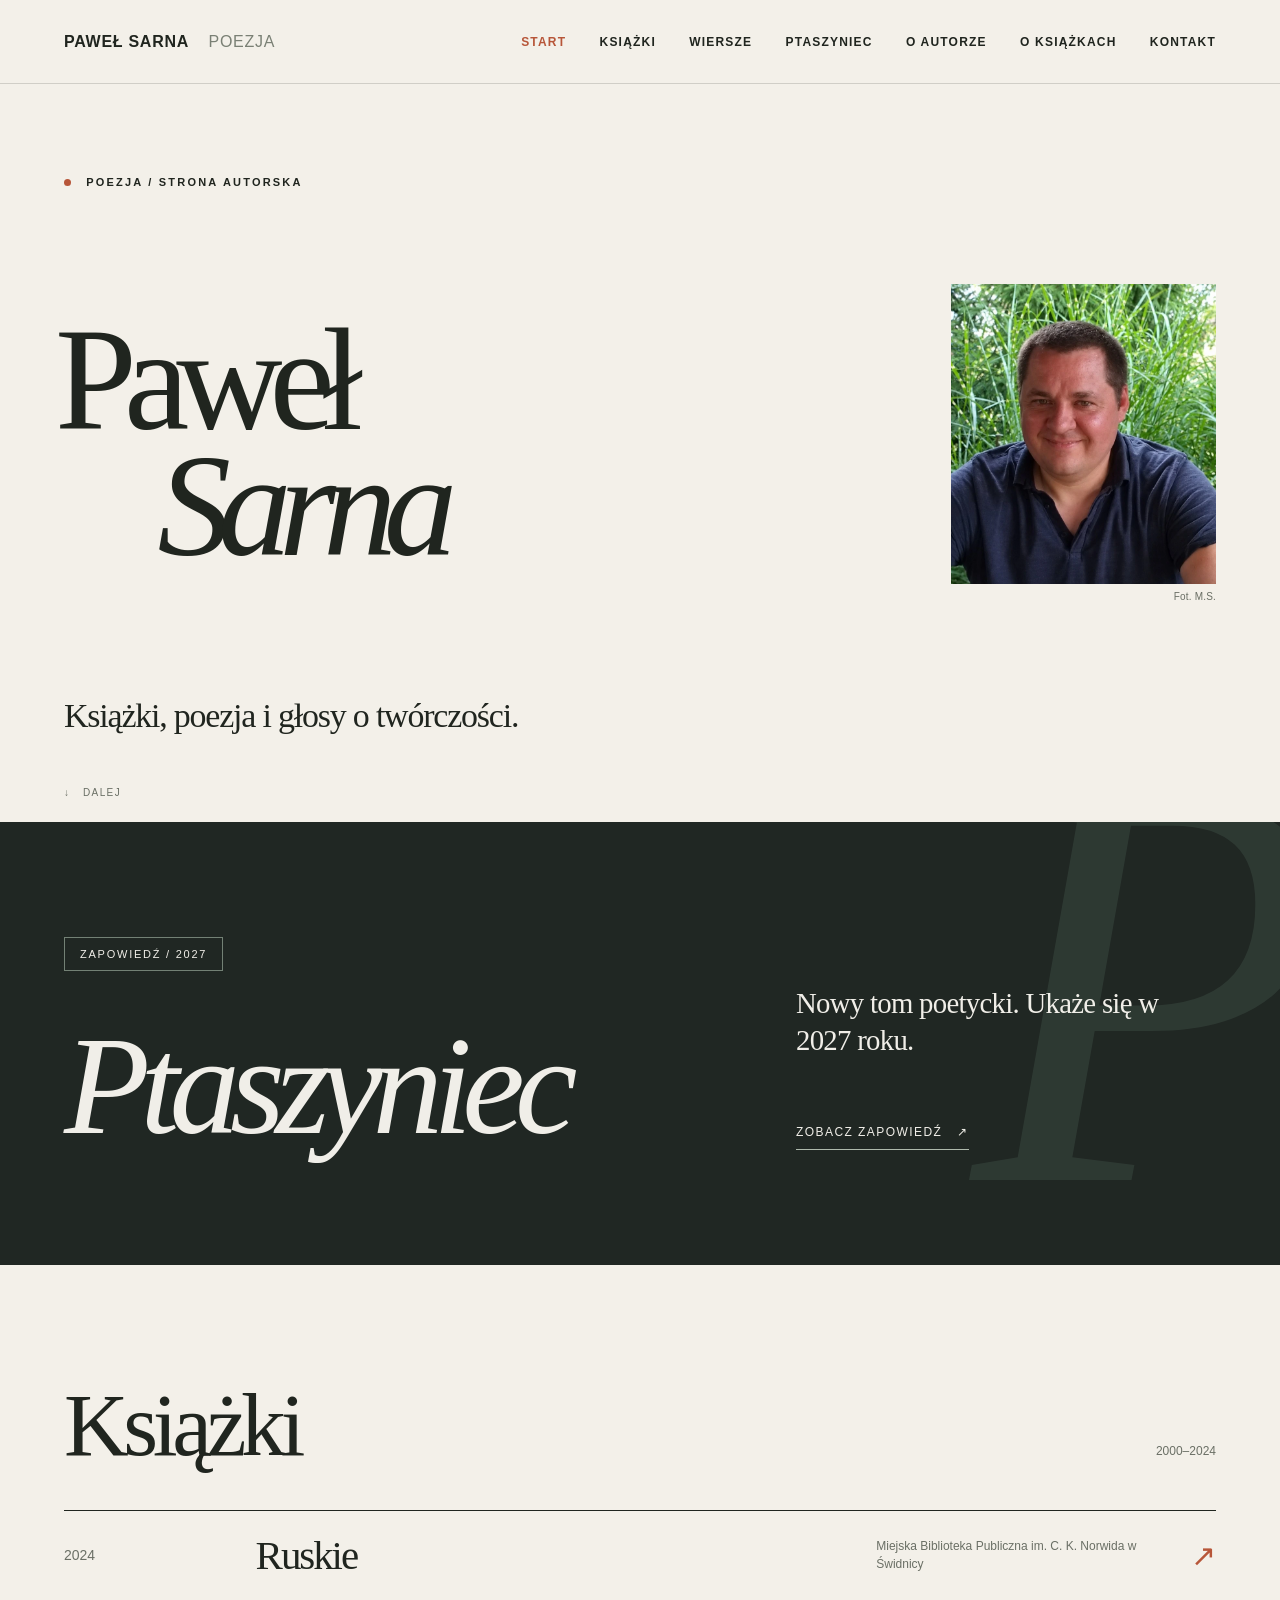
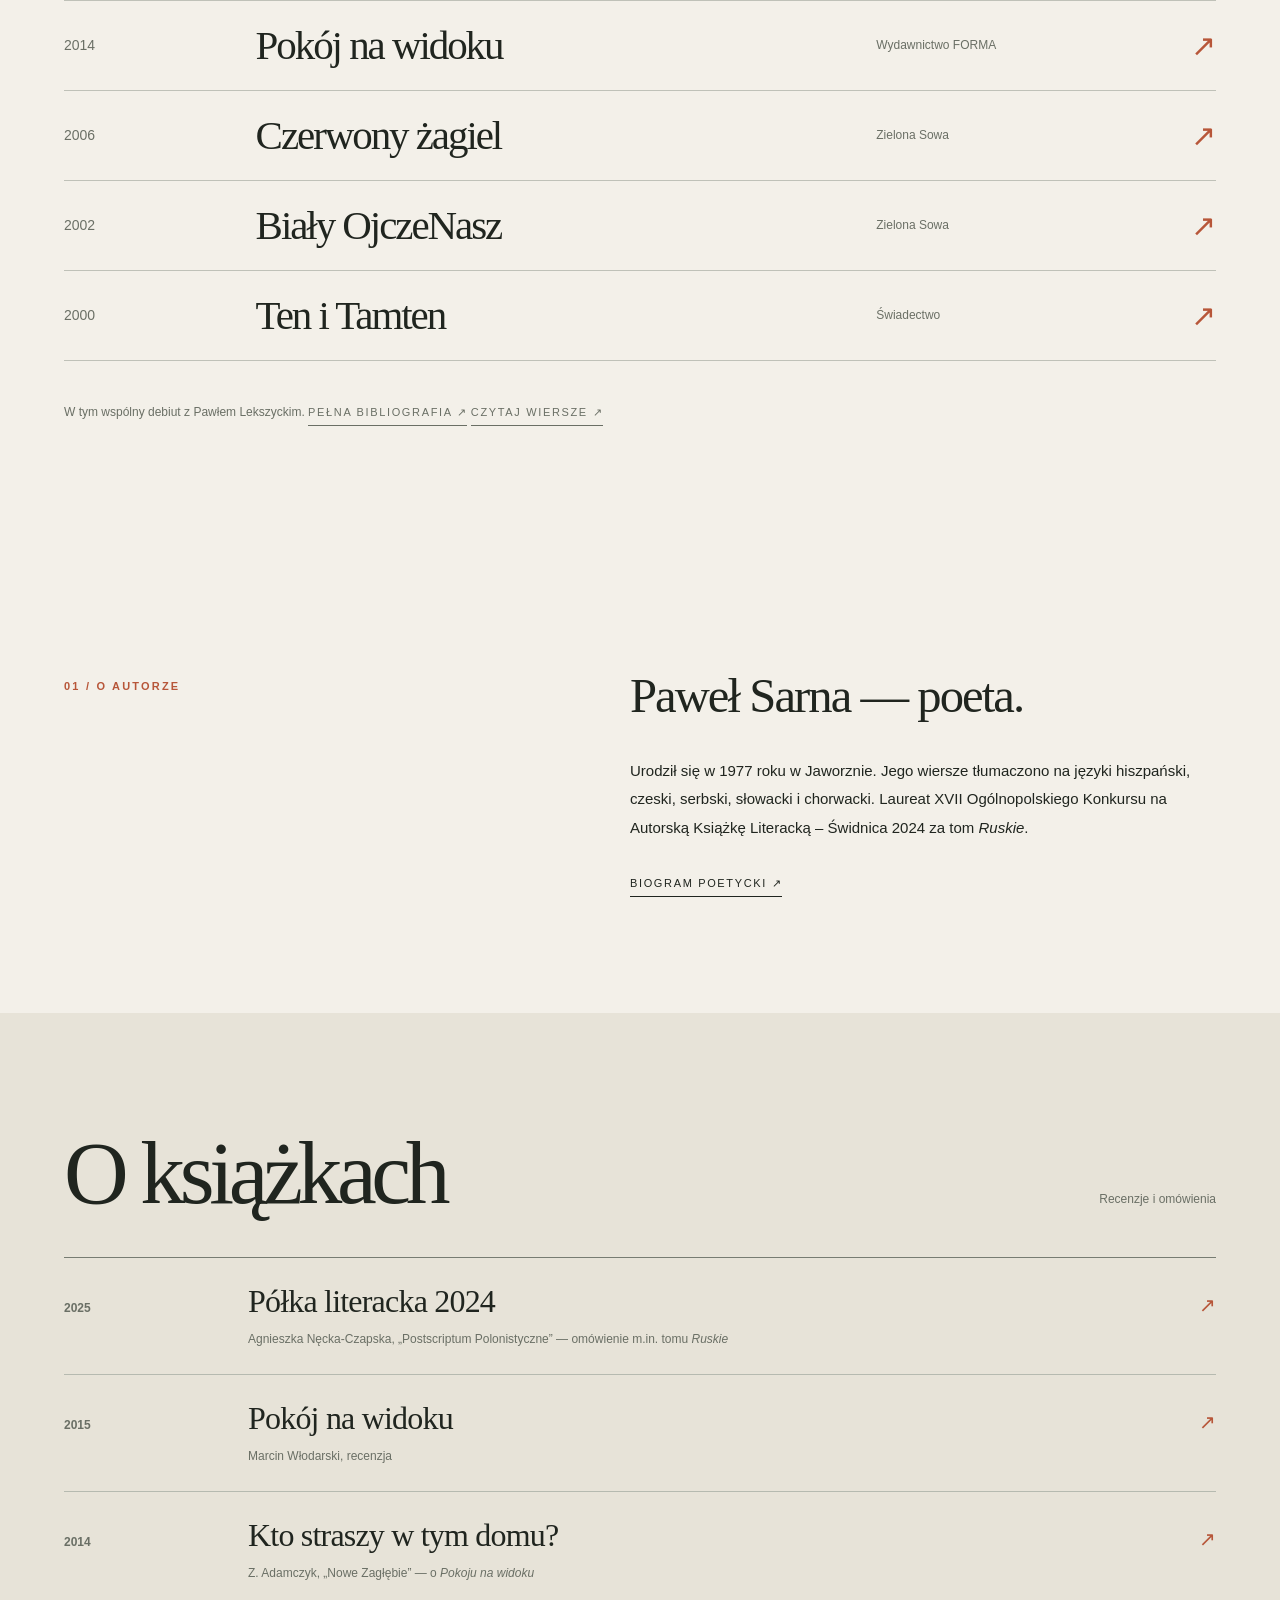
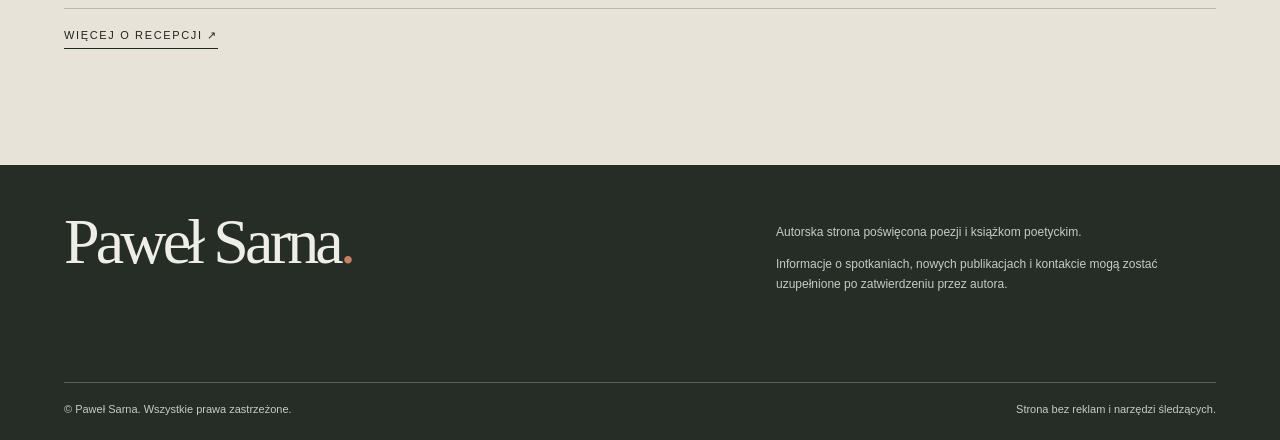
==== index.html @ ff8718ab "Podpisz portret na stronie głównej: Fot. M.S." ====
<!doctype html><html lang="pl"><head><meta charset="utf-8"><meta name="viewport" content="width=device-width, initial-scale=1"><meta name="color-scheme" content="light"><meta name="theme-color" content="#f3f0e9"><link rel="icon" type="image/svg+xml" href="favicon.svg"><link rel="stylesheet" href="style.css?v=portret-20261113"><script defer src="script.js"></script><title>Paweł Sarna – poeta | Wiersze, książki i biogram</title><meta name="description" content="Paweł Sarna – poeta. Wiersze, książki, biogram, recenzje i zapowiedź nowego tomu „Ptaszyniec” (2027)."><meta property="og:title" content="Paweł Sarna – poeta | Wiersze, książki i biogram"><meta property="og:description" content="Paweł Sarna – poeta. Wiersze, książki, biogram, recenzje i zapowiedź nowego tomu „Ptaszyniec” (2027)."><meta property="og:type" content="website"><link rel="canonical" href="https://pawelsarna.github.io/"><meta name="author" content="Paweł Sarna"><meta property="og:url" content="https://pawelsarna.github.io/"><meta property="og:site_name" content="Paweł Sarna — poezja"><meta property="og:locale" content="pl_PL"><meta property="og:image" content="https://pawelsarna.github.io/og-pawel-sarna.png"><meta property="og:image:secure_url" content="https://pawelsarna.github.io/og-pawel-sarna.png"><meta property="og:image:type" content="image/png"><meta property="og:image:width" content="1200"><meta property="og:image:height" content="630"><meta property="og:image:alt" content="Paweł Sarna — poezja, oficjalna strona autorska"><meta name="twitter:card" content="summary_large_image"><meta name="twitter:title" content="Paweł Sarna – poeta | Wiersze, książki i biogram"><meta name="twitter:description" content="Paweł Sarna – poeta. Wiersze, książki, biogram, recenzje i zapowiedź nowego tomu „Ptaszyniec” (2027)."><meta name="twitter:image" content="https://pawelsarna.github.io/og-pawel-sarna.png"><script type="application/ld+json">{"@context":"https://schema.org","@graph":[{"@type":"Person","@id":"https://pawelsarna.github.io/#autor","name":"Paweł Sarna","url":"https://pawelsarna.github.io/","description":"Polski poeta, autor tomów Ten i Tamten, Biały OjczeNasz, Czerwony żagiel, Pokój na widoku i Ruskie.","birthDate":"1977","birthPlace":{"@type":"Place","name":"Jaworzno"},"hasOccupation":{"@type":"Occupation","name":"Poeta"}},{"@type":"WebSite","@id":"https://pawelsarna.github.io/#witryna","url":"https://pawelsarna.github.io/","name":"Paweł Sarna – poezja","inLanguage":"pl","publisher":{"@id":"https://pawelsarna.github.io/#autor"}},{"@type":"WebPage","@id":"https://pawelsarna.github.io/#strona","url":"https://pawelsarna.github.io/","name":"Paweł Sarna – poeta | Wiersze, książki i biogram","description":"Paweł Sarna – poeta. Wiersze, książki, biogram, recenzje i zapowiedź nowego tomu „Ptaszyniec” (2027).","inLanguage":"pl","isPartOf":{"@id":"https://pawelsarna.github.io/#witryna"},"about":{"@id":"https://pawelsarna.github.io/#autor"},"mainEntity":{"@id":"https://pawelsarna.github.io/#autor"}}]}</script><meta name="google-site-verification" content="Xz0HZo8JojsOXzrcu-SVGrXaliGndkDuEV7CHBp7d40"></head><body><a class="skip" href="#tresc">Przejdź do treści</a><header class="site-header"><div class="shell nav"><a class="brand" href="index.html" aria-label="Paweł Sarna, strona główna">Paweł Sarna <span>poezja</span></a><button class="nav-toggle" aria-label="Otwórz lub zamknij menu" aria-expanded="false" aria-controls="menu">Menu ☰</button><nav id="menu" class="nav-links" aria-label="Nawigacja główna"><a href="index.html" class="active" aria-current="page">Start</a><a href="ksiazki.html">Książki</a><a href="wiersze.html">Wiersze</a><a href="ptaszyniec.html">Ptaszyniec</a><a href="o-autorze.html">O autorze</a><a href="o-ksiazkach.html">O książkach</a><a href="kontakt.html">Kontakt</a></nav></div></header><main id="tresc"><section class="shell hero" aria-labelledby="main-title"><div class="hero-top"><div class="eyebrow"><span class="point"></span> Poezja / Strona autorska</div></div><div class="hero-main"><h1 class="hero-name" id="main-title">Paweł<span class="surname">Sarna</span></h1><figure class="hero-portrait"><img src="assets/pawel-sarna-portret-ostry.webp" alt="Portret Pawła Sarny" width="818" height="925" fetchpriority="high" decoding="async"><figcaption>Fot. M.S.</figcaption></figure></div><div class="hero-bottom"><p class="hero-deck">Książki, poezja i głosy o twórczości.</p></div><div class="scroll-note">↓ &nbsp; Dalej</div></section><section class="feature" aria-labelledby="pt-title"><div class="feature-watermark" aria-hidden="true">P</div><div class="shell"><div class="feature-inner"><div><div class="feature-status">Zapowiedź / 2027</div><h2 id="pt-title">Ptaszyniec</h2></div><div class="feature-text"><p>Nowy tom poetycki. Ukaże się w 2027 roku.</p><a class="feature-link" href="ptaszyniec.html">Zobacz zapowiedź <span aria-hidden="true">↗</span></a></div></div></div></section><section class="shell section" id="ksiazki"><div class="section-head"><h2>Książki</h2><p>2000–2024</p></div><div class="book-table"><a class="book-row" href="ksiazki.html#ruskie"><span class="book-year">2024</span><span class="book-name">Ruskie</span><span class="book-pub">Miejska Biblioteka Publiczna im. C. K. Norwida w Świdnicy</span><span class="book-arrow" aria-hidden="true">↗</span></a><a class="book-row" href="ksiazki.html#pokoj"><span class="book-year">2014</span><span class="book-name">Pokój na widoku</span><span class="book-pub">Wydawnictwo FORMA</span><span class="book-arrow" aria-hidden="true">↗</span></a><a class="book-row" href="ksiazki.html#czerwony"><span class="book-year">2006</span><span class="book-name">Czerwony żagiel</span><span class="book-pub">Zielona Sowa</span><span class="book-arrow" aria-hidden="true">↗</span></a><a class="book-row" href="ksiazki.html#bialy"><span class="book-year">2002</span><span class="book-name">Biały OjczeNasz</span><span class="book-pub">Zielona Sowa</span><span class="book-arrow" aria-hidden="true">↗</span></a><a class="book-row" href="ksiazki.html#ten"><span class="book-year">2000</span><span class="book-name">Ten i Tamten</span><span class="book-pub">Świadectwo</span><span class="book-arrow" aria-hidden="true">↗</span></a></div><p class="book-note">W tym wspólny debiut z Pawłem Lekszyckim. <a class="text-link" href="ksiazki.html">Pełna bibliografia ↗</a> <a class="text-link" href="wiersze.html">Czytaj wiersze ↗</a></p></section><section class="shell section split"><div><div class="eyebrow side-label">01 / O autorze</div></div><div><p class="bio-lead">Paweł Sarna — poeta.</p><p class="bio-p">Urodził się w 1977 roku w Jaworznie. Jego wiersze tłumaczono na języki hiszpański, czeski, serbski, słowacki i chorwacki. Laureat XVII Ogólnopolskiego Konkursu na Autorską Książkę Literacką – Świdnica 2024 za tom <em>Ruskie</em>.</p><a class="text-link" href="o-autorze.html">Biogram poetycki ↗</a></div></section><section class="press section"><div class="shell"><div class="section-head"><h2>O książkach</h2><p>Recenzje i omówienia</p></div><div class="press-list"><a class="press-row" href="https://journals.us.edu.pl/index.php/PPol/article/view/18434" rel="noopener noreferrer" target="_blank"><span class="press-date">2025</span><span class="press-main"><strong>Półka literacka 2024</strong><span>Agnieszka Nęcka-Czapska, „Postscriptum Polonistyczne” — omówienie m.in. tomu <em>Ruskie</em></span></span><span class="press-arr">↗</span></a><a class="press-row" href="https://wforma.eu/-pokoj-na-widoku-http-czytaniewpiwnicyblogspotcom-08012015.html" rel="noopener noreferrer" target="_blank"><span class="press-date">2015</span><span class="press-main"><strong>Pokój na widoku</strong><span>Marcin Włodarski, recenzja</span></span><span class="press-arr">↗</span></a><a class="press-row" href="https://wforma.eu/-kto-straszy-w-tym-domu-wwwnowezaglebiepl-08122014.html" rel="noopener noreferrer" target="_blank"><span class="press-date">2014</span><span class="press-main"><strong>Kto straszy w tym domu?</strong><span>Z. Adamczyk, „Nowe Zagłębie” — o <em>Pokoju na widoku</em></span></span><span class="press-arr">↗</span></a></div><a class="text-link" href="o-ksiazkach.html">Więcej o recepcji ↗</a></div></section></main><footer class="footer"><div class="shell"><div class="footer-inner"><div class="footer-title">Paweł Sarna<span style="color:#c67e65">.</span></div><div><p>Autorska strona poświęcona poezji i książkom poetyckim.</p><p>Informacje o spotkaniach, nowych publikacjach i kontakcie mogą zostać uzupełnione po zatwierdzeniu przez autora.</p></div></div><div class="footer-bottom"><span>© Paweł Sarna. Wszystkie prawa zastrzeżone.</span><span>Strona bez reklam i narzędzi śledzących.</span></div></div></footer></body></html>
---- style.css ----
:root{--ink:#20251f;--muted:#6a6f65;--paper:#f3f0e9;--cream:#e7e3d8;--line:#bfc1b8;--accent:#b75639;--dark:#202723;--serif:Georgia,'Times New Roman',serif;--sans:Arial,sans-serif}*{box-sizing:border-box}html{scroll-behavior:smooth}body{margin:0;background:var(--paper);color:var(--ink);font-family:var(--sans);-webkit-font-smoothing:antialiased}a{color:inherit;text-decoration:none}a:hover{text-decoration:underline;text-decoration-color:var(--accent)}a:focus-visible,button:focus-visible{outline:3px solid var(--accent);outline-offset:3px}.skip{position:absolute;top:-6rem;left:1rem;background:white;padding:.8rem;z-index:100}.skip:focus{top:1rem}.shell{max-width:1420px;margin:auto;padding-inline:clamp(20px,5vw,86px)}.site-header{position:sticky;top:0;z-index:20;background:rgba(243,240,233,.96);border-bottom:1px solid rgba(65,70,61,.2)}.nav{min-height:83px;display:flex;align-items:center;justify-content:space-between;gap:24px}.brand{font-weight:700;font-size:16px;letter-spacing:.045em;text-transform:uppercase}.brand span{font-weight:400;color:#7a8075;margin-left:15px}.nav-links{display:flex;gap:clamp(17px,2.6vw,44px);align-items:center;font-size:12px;font-weight:600;text-transform:uppercase;letter-spacing:.1em}.nav-links .active,.nav-links a:hover{color:var(--accent)}.nav-toggle{display:none;border:1px solid var(--line);background:transparent;padding:10px 12px;color:var(--ink)}.eyebrow{font-size:11px;font-weight:700;text-transform:uppercase;letter-spacing:.2em;line-height:1.5}.eyebrow .point{height:7px;width:7px;border-radius:50%;background:var(--accent);display:inline-block;vertical-align:middle;margin-right:10px}.hero{min-height:clamp(620px,82vh,860px);position:relative;overflow:hidden;padding-top:clamp(45px,7vw,106px);padding-bottom:85px;display:flex;flex-direction:column;justify-content:space-between}.hero-top{display:flex;align-items:center;justify-content:space-between;gap:20px}.hero-top .right-note{font-size:12px;color:var(--muted)}.hero-name{font:400 clamp(86px,13.3vw,210px)/.86 var(--serif);letter-spacing:-.088em;margin:0 0 40px -9px;white-space:nowrap}.hero-name .surname{font-style:italic;display:block;padding-left:clamp(15px,8vw,150px)}.hero-bottom{display:grid;grid-template-columns:1fr;gap:40px;align-items:end}.hero-deck{max-width:520px;font:400 clamp(23px,2.65vw,40px)/1.2 var(--serif);letter-spacing:-.035em;margin:0}.hero-info{justify-self:end;min-width:245px}.hero-info .smallcap{font-size:11px;font-weight:700;letter-spacing:.17em;text-transform:uppercase;color:var(--muted)}.hero-info p{max-width:275px;line-height:1.7;font-size:13px}.barline{height:1px;background:var(--ink);margin:12px 0}.scroll-note{position:absolute;bottom:24px;left:clamp(20px,5vw,86px);font-size:10px;letter-spacing:.14em;text-transform:uppercase;color:var(--muted)}.hero-orn{position:absolute;width:260px;height:260px;right:-90px;top:16%;border:1px solid #c6c9bf;border-radius:50%;opacity:.45;pointer-events:none}.hero-orn::after{content:'';position:absolute;inset:36px;border:1px solid #c6c9bf;border-radius:50%}.section{padding-block:clamp(80px,9vw,150px)}.section-head{display:flex;align-items:baseline;justify-content:space-between;gap:16px;margin-bottom:40px}.section-head h2{font:400 clamp(52px,7vw,106px)/1 var(--serif);letter-spacing:-.06em;margin:0}.section-head p{color:var(--muted);font-size:12px;margin:0}.book-table{border-top:1px solid var(--ink)}.book-row{display:grid;grid-template-columns:minmax(90px,1fr) minmax(250px,3.5fr) minmax(140px,1.7fr) 28px;align-items:center;gap:20px;border-bottom:1px solid var(--line);padding:24px 0}.book-row:hover{padding-left:13px;background:rgba(255,255,255,.24);text-decoration:none}.book-year{font-size:14px;color:var(--muted)}.book-name{font:400 clamp(27px,3.2vw,50px)/1 var(--serif);letter-spacing:-.05em}.book-pub{font-size:12px;line-height:1.5;color:var(--muted)}.book-arrow{font-size:30px;text-align:right;color:var(--accent)}.book-note{font-size:12px;color:var(--muted);margin-top:25px}.feature{background:var(--dark);color:#f0eee8;overflow:hidden;position:relative}.feature .shell{padding-top:clamp(78px,9vw,150px);padding-bottom:clamp(70px,9vw,145px)}.feature-inner{display:grid;grid-template-columns:1fr 1.1fr;align-items:end;gap:40px;position:relative;z-index:1}.feature-watermark{font:italic 580px/.75 var(--serif);position:absolute;right:-.08em;top:-55px;color:#35433b;opacity:.65;pointer-events:none}.feature-status{display:inline-block;border:1px solid #738175;padding:10px 15px;font-size:11px;text-transform:uppercase;letter-spacing:.16em;margin-bottom:52px}.feature h2{font:italic 400 clamp(73px,11vw,178px)/.9 var(--serif);letter-spacing:-.07em;margin:0}.feature-text{max-width:420px;justify-self:end}.feature-text p{font:400 clamp(20px,2.25vw,32px)/1.3 var(--serif);letter-spacing:-.025em;margin:0 0 30px}.feature-text small{color:#bdc7bb;font-size:12px;line-height:1.7;display:block;max-width:360px}.feature-link{display:inline-flex;align-items:center;gap:15px;margin-top:35px;font-size:12px;letter-spacing:.12em;text-transform:uppercase;border-bottom:1px solid #aeb9ac;padding-bottom:10px}.feature-link:hover{color:#e1a086}.split{display:grid;grid-template-columns:1fr 1.3fr;gap:clamp(40px,9vw,150px)}.split .side-label{color:var(--accent);margin-top:10px}.bio-lead{font:400 clamp(28px,3.8vw,52px)/1.17 var(--serif);letter-spacing:-.04em;margin:0 0 32px}.bio-p{font-size:15px;line-height:1.9;max-width:660px}.text-link{display:inline-block;border-bottom:1px solid currentColor;padding-bottom:6px;margin-top:20px;font-size:11px;letter-spacing:.15em;text-transform:uppercase}.press{background:var(--cream)}.press-list{border-top:1px solid #777c72}.press-row{display:grid;grid-template-columns:160px 1fr auto;align-items:baseline;gap:24px;padding:25px 0;border-bottom:1px solid #b6bab0}.press-date{font-size:12px;font-weight:600;color:var(--muted)}.press-main strong{display:block;font:400 clamp(23px,2.5vw,34px)/1.15 var(--serif);letter-spacing:-.025em}.press-main span{display:block;font-size:12px;line-height:1.6;color:var(--muted);margin-top:10px}.press-arr{font-size:20px;color:var(--accent)}.footer{padding:45px 0 25px;background:#262d27;color:#efede7}.footer-inner{display:flex;align-items:start;justify-content:space-between;gap:45px}.footer-title{font:400 clamp(38px,5vw,76px)/1 var(--serif);letter-spacing:-.06em}.footer-inner p{font-size:12px;line-height:1.7;color:#c4cdc3;max-width:440px}.footer-bottom{border-top:1px solid #566057;padding-top:20px;margin-top:75px;display:flex;justify-content:space-between;gap:20px;font-size:11px;color:#c4cdc3}.page-hero{padding-top:95px;padding-bottom:80px;border-bottom:1px solid var(--ink)}.page-hero h1{font:400 clamp(70px,10.7vw,160px)/.94 var(--serif);letter-spacing:-.08em;margin:48px 0 22px}.page-hero p{font:400 clamp(19px,2vw,27px)/1.35 var(--serif);max-width:760px;color:#565b52}.article-wrap{max-width:950px;margin:0 auto;padding:80px 24px 130px}.article-wrap h2{font:400 clamp(35px,4vw,57px)/1.15 var(--serif);letter-spacing:-.04em;margin:50px 0 20px}.article-wrap p{font-size:16px;line-height:1.95;max-width:760px}.book-detail{padding:45px 0;border-bottom:1px solid var(--line);display:grid;grid-template-columns:90px 1fr;gap:30px}.book-detail h2{margin:0 0 15px;font:400 clamp(38px,4.8vw,70px)/1 var(--serif);letter-spacing:-.055em}.book-detail p{font-size:14px;color:#595f56;line-height:1.7;margin:.5em 0}.book-detail a{display:inline-block;margin:14px 18px 0 0;font-size:12px;text-decoration:underline;text-underline-offset:4px}.book-detail .detail-year{font-size:13px;color:var(--muted)}.year-badge{display:inline-block;font-size:11px;text-transform:uppercase;letter-spacing:.16em;color:var(--accent);margin:0 0 12px}.award{border-left:2px solid var(--accent);padding-left:25px;margin:22px 0}.source-note,.no-contact{font-size:12px;color:var(--muted)}.subtle-top{border-top:1px solid var(--line);padding-top:30px}.number-chip{font-size:11px;letter-spacing:.17em;text-transform:uppercase;color:var(--muted)}@media(max-width:850px){.nav{min-height:70px}.nav-toggle{display:block}.nav-links{display:none;position:absolute;top:70px;left:0;right:0;background:var(--paper);padding:22px 24px 28px;border-bottom:1px solid var(--line);flex-direction:column;align-items:start;gap:22px}.nav-links.open{display:flex}.brand span{display:none}.hero{min-height:600px}.hero-name{white-space:normal;font-size:clamp(75px,16vw,137px);margin-left:-5px}.hero-name .surname{padding-left:0}.hero-bottom{grid-template-columns:1fr}.hero-info{justify-self:start;min-width:0}.section-head{align-items:start;flex-direction:column}.book-row{grid-template-columns:68px 1fr 22px}.book-pub{grid-column:2/3;grid-row:2}.book-arrow{grid-column:3;grid-row:1/3}.feature-inner{grid-template-columns:1fr;gap:65px}.feature-text{justify-self:start}.feature-watermark{font-size:440px;top:0;right:-.35em}.split{grid-template-columns:1fr;gap:25px}.press-row{grid-template-columns:70px 1fr 20px}.footer-inner{flex-direction:column}.page-hero{padding-top:55px}.page-hero h1{margin:35px 0 20px}}@media(max-width:520px){.hero{min-height:590px;padding-top:32px}.hero-name{font-size:clamp(73px,17.2vw,90px)}.hero-bottom{gap:30px}.book-row{gap:12px}.book-name{font-size:30px}.book-year{font-size:12px}.book-pub{font-size:11px}.section{padding-block:75px}.press-row{grid-template-columns:1fr 20px;gap:9px}.press-date,.press-main{grid-column:1}.press-arr{grid-column:2;grid-row:2}.footer-bottom{flex-direction:column}.book-detail{grid-template-columns:1fr;gap:10px}.article-wrap{padding:55px 22px 85px}}@media(prefers-reduced-motion:reduce){html{scroll-behavior:auto}}
/* Reprodukcje okładek książek */
.book-detail--with-cover{grid-template-columns:minmax(155px,220px) minmax(0,1fr);gap:clamp(24px,4vw,72px);align-items:start}
.book-cover-wrap{max-width:205px}
.book-cover-wrap img{display:block;width:100%;height:auto;background:#ded5c8;box-shadow:10px 12px 0 rgba(32,37,31,.08)}
.book-cover-year{display:block;font-size:12px;color:var(--muted);margin-top:21px}
@media(max-width:520px){.book-detail--with-cover{grid-template-columns:1fr}.book-cover-wrap{max-width:185px}}

/* Spójne wyświetlanie okładek i odsyłaczy do źródeł */
.book-cover-link{display:block;max-width:205px}.book-cover-link:hover{text-decoration:none}.book-cover-wrap img{max-height:295px;object-fit:contain;object-position:left top}
.book-cover-fallback{display:none;flex-direction:column;justify-content:center;min-height:230px;padding:17px 15px;border:1px solid #bfc1b8;background:#e6e1d7;color:#333a32;font:400 19px/1.4 Georgia,serif;text-align:center;box-shadow:9px 11px 0 rgba(32,37,31,.07)}
.book-cover-wrap.cover-unavailable .book-cover-link{display:none}.book-cover-wrap.cover-unavailable .book-cover-fallback,.book-cover-wrap--link-only .book-cover-fallback{display:flex}.book-cover-wrap--link-only .book-cover-fallback{min-height:253px;align-items:center;justify-content:space-between;font-size:23px;letter-spacing:-.035em;padding:31px 15px}.book-cover-wrap--link-only .book-cover-fallback small{font:500 11px/1.6 Arial,sans-serif;letter-spacing:.02em;text-transform:uppercase}

/* Okładki książek: zachowujemy format oryginału, także kwadratowy. */
.book-detail--with-cover{align-items:start}
.book-cover-wrap{width:100%;max-width:205px;min-width:0}
.book-cover-wrap a.book-cover-link{display:block;width:100%;max-width:none}
.book-cover-wrap img{display:block;width:100%;height:auto;max-height:none;object-fit:contain;object-position:center top;transform:none;rotate:none;aspect-ratio:auto}
.book-cover-wrap img[src$="pokoj-na-widoku.webp"]{aspect-ratio:1/1}
.book-cover-wrap .book-cover-year{margin-top:18px}
@media(max-width:520px){.book-detail--with-cover{grid-template-columns:1fr;gap:24px}.book-cover-wrap{max-width:205px}}

/* Zapowiedź nowego tomu: priorytet na stronie i w bibliografii */
.forthcoming-link{display:inline-flex;align-items:center;gap:.35rem;font-weight:700;border-bottom:1px solid var(--accent);padding-bottom:3px;color:var(--ink)}
.forthcoming-link span{color:var(--accent);font-size:15px}
.books-preview{margin-top:0}
.books-preview-inner{background:var(--dark);color:#f0eee8;padding:clamp(28px,4.5vw,70px);position:relative;overflow:hidden}
.books-preview-inner::after{content:"P";position:absolute;right:-.05em;bottom:-.21em;font:italic 410px/.8 var(--serif);color:#314039;opacity:.45;pointer-events:none}
.books-preview-meta{display:flex;align-items:center;justify-content:space-between;gap:24px;border-bottom:1px solid #58645c;padding-bottom:17px;font:600 11px/1.5 var(--sans);letter-spacing:.17em;text-transform:uppercase;color:#c6d2c5;position:relative;z-index:1}
.books-preview-meta span:last-child{font-size:13px;color:#f3f0e9}
.books-preview-body{display:grid;grid-template-columns:minmax(0,1.4fr) minmax(195px,.65fr);align-items:end;gap:24px;padding:clamp(33px,5vw,82px) 0 clamp(8px,1.5vw,22px);position:relative;z-index:1}
.books-preview-kicker{font:600 11px/1.6 var(--sans);letter-spacing:.16em;text-transform:uppercase;color:#c7d3c5;margin:0 0 23px}
.books-preview h2{font:italic 400 clamp(65px,9.8vw,140px)/.94 var(--serif);letter-spacing:-.065em;margin:0;overflow-wrap:anywhere}
.books-preview-info{justify-self:end;max-width:265px}
.books-preview-info p{font:400 clamp(19px,2.25vw,27px)/1.3 var(--serif);margin:0 0 30px}
.books-preview-info a{display:inline-flex;align-items:center;gap:16px;font-size:11px;font-weight:600;letter-spacing:.13em;text-transform:uppercase;border-bottom:1px solid #b4c0b2;padding:0 0 9px}
.books-preview-info a:hover{color:#e1a086}
.published-books-heading{display:flex;align-items:baseline;justify-content:space-between;gap:24px;padding-top:clamp(52px,6vw,92px)}
.published-books-heading h2{font:400 clamp(32px,4.2vw,56px)/1.1 var(--serif);letter-spacing:-.04em;margin:0}
.published-books-heading span{font:400 12px/1.5 var(--sans);color:var(--muted)}
.published-books-heading+.section{padding-top:18px}
@media(max-width:680px){.books-preview-body{grid-template-columns:1fr;gap:37px}.books-preview-info{justify-self:start}.books-preview h2{font-size:clamp(62px,13.2vw,94px)}.published-books-heading{align-items:start;flex-direction:column;gap:9px}}

/* Strona „Wiersze” — czytelnicza prezentacja starszych opublikowanych tekstów */
.poetry-hero{padding-bottom:clamp(70px,8vw,115px)}
.poetry-section{padding-top:clamp(65px,8vw,120px);padding-bottom:clamp(80px,10vw,140px)}
.poetry-heading{display:grid;grid-template-columns:minmax(0,1fr) minmax(200px,.55fr);gap:40px;align-items:end;margin-bottom:45px}
.poetry-heading h2,.poetry-more h2{font:400 clamp(38px,5.3vw,74px)/1.06 var(--serif);letter-spacing:-.06em;margin:17px 0 0}
.poetry-heading>p{font:400 15px/1.8 var(--sans);max-width:330px;margin:0;color:var(--muted)}
.poem-list{padding:0;margin:0 0 32px;list-style:none;border-top:1px solid var(--ink)}
.poem-entry{display:grid;grid-template-columns:65px minmax(0,1fr);gap:20px;align-items:baseline;border-bottom:1px solid var(--line);padding:clamp(21px,3vw,34px) 0}
.poem-index{font:500 11px/1.5 var(--sans);letter-spacing:.12em;color:var(--muted)}
.poem-name{font:400 clamp(28px,4vw,49px)/1.15 var(--serif);letter-spacing:-.04em}
.poetry-primary-link{display:inline-flex;align-items:center;gap:22px;padding:18px 24px;border:1px solid var(--ink);font-size:11px;font-weight:700;letter-spacing:.12em;text-transform:uppercase;line-height:1.5}
.poetry-primary-link:hover{background:var(--ink);color:var(--paper);text-decoration:none}
.poetry-source{max-width:650px;margin:25px 0 0;color:var(--muted);font-size:12px;line-height:1.7}
.poetry-more{background:var(--cream)}
.poetry-more-inner{padding-top:clamp(65px,8vw,100px);padding-bottom:clamp(70px,8vw,110px);display:grid;grid-template-columns:minmax(0,1fr) auto;gap:50px;align-items:end}
.poetry-more-inner p{font-size:14px;line-height:1.8;color:var(--muted);max-width:510px}
.poetry-archive-link{font-size:11px;font-weight:700;letter-spacing:.11em;text-transform:uppercase;border-bottom:1px solid var(--ink);padding-bottom:12px;display:inline-flex;gap:20px;line-height:1.6}
@media(max-width:760px){.poetry-heading,.poetry-more-inner{grid-template-columns:1fr;gap:24px}.poem-entry{grid-template-columns:40px minmax(0,1fr);gap:12px}.poetry-more-inner{align-items:start}}

/* Czytelnia poezji: pełne utwory i nawigacja po pięciu tomach */
.poetry-volume-nav{display:flex;flex-wrap:wrap;gap:10px;padding-top:27px;padding-bottom:29px;border-bottom:1px solid var(--line)}
.poetry-volume-nav a{display:inline-flex;align-items:center;gap:11px;border:1px solid #aeb4a9;padding:13px 16px;font:600 12px/1.4 var(--sans);transition:background .15s,color .15s}
.poetry-volume-nav a span{font-size:11px;color:var(--muted);font-weight:400}
.poetry-volume-nav a:hover{background:var(--ink);color:var(--paper);text-decoration:none}
.poetry-volume-nav a:hover span{color:#d1d8ca}
.poetry-book-section{scroll-margin-top:95px}
.poetry-book-section:nth-of-type(odd){background:#ebe8e0}
.poetry-book-header{padding-top:clamp(70px,9vw,120px);padding-bottom:32px;border-bottom:1px solid var(--line)}
.poetry-book-kicker{display:flex;gap:22px;font:700 11px/1.4 var(--sans);letter-spacing:.17em;text-transform:uppercase;color:var(--accent)}
.poetry-book-header h2{font:400 clamp(45px,7vw,95px)/1 var(--serif);letter-spacing:-.065em;margin:26px 0 15px}
.poetry-book-header>p{font-size:12px;color:var(--muted);margin:0}
.poetry-poems{padding-top:0;padding-bottom:clamp(50px,8vw,130px)}
.poetry-piece{padding:clamp(47px,6vw,85px) 0;max-width:1050px;margin:0 auto;border-bottom:1px solid var(--line);scroll-margin-top:110px}
.poetry-piece:last-child{border-bottom:0}
.poetry-piece-heading{margin-bottom:36px}
.poetry-piece-number{display:block;font:700 10px/1.5 var(--sans);letter-spacing:.15em;text-transform:uppercase;color:var(--muted);margin-bottom:15px}
.poetry-piece h3{font:400 clamp(33px,4.2vw,60px)/1.08 var(--serif);letter-spacing:-.045em;margin:0;max-width:850px}
.poetry-dedication{font:italic 15px/1.5 var(--serif);margin:14px 0 0;color:var(--muted)}
/* Nie dopuszczamy do automatycznego łamania wersów: każdy znak nowej linii jest decyzją autora. */
.poetry-body{display:block;width:100%;max-width:980px;white-space:pre;overflow-x:auto;overflow-y:hidden;overflow-wrap:normal;word-break:normal;font:400 clamp(16px,1.42vw,19px)/1.75 var(--serif);letter-spacing:0;padding:0 0 10px;tab-size:4;-webkit-overflow-scrolling:touch;overscroll-behavior-x:contain;scrollbar-width:thin}
.poetry-body em{font-style:italic}
.poetry-end{padding-top:60px;padding-bottom:90px}
.poetry-end a{display:inline-block;border-bottom:1px solid var(--ink);padding-bottom:10px;font:700 11px/1.4 var(--sans);letter-spacing:.13em;text-transform:uppercase}
@media(max-width:680px){.poetry-volume-nav{gap:8px}.poetry-volume-nav a{padding:11px 12px;font-size:11px}.poetry-piece-heading{margin-bottom:28px}.poetry-body{font-size:16px;line-height:1.68;white-space:pre;overflow-wrap:normal;word-break:normal}}

/* Wersyfikacja autorska odtworzona ze składu książek. Twarde <br> zabezpieczają wersy także bez CSS. */
.poetry-body{display:block;white-space:normal;overflow:visible;max-width:100%;padding:0;font:400 clamp(16px,1.42vw,19px)/1.68 var(--serif)}
.poetry-stanza{display:block;white-space:nowrap;margin:0 0 1.15em;padding:0 0 5px;max-width:100%;overflow-x:auto;overflow-y:hidden;overscroll-behavior-x:contain;-webkit-overflow-scrolling:touch;scrollbar-width:thin}
.poetry-stanza:last-child{margin-bottom:0}
.poetry-stanza em{font-style:italic}
.poetry-stanza--date{font:400 0.81em/1.6 var(--serif);text-align:right;margin-top:1.6em;color:var(--muted);max-width:min(40em,100%)}
.poetry-dedication{text-align:right;max-width:42em}
@media(max-width:680px){.poetry-body{font-size:15px;line-height:1.67}.poetry-stanza{white-space:nowrap;font-size:inherit;line-height:inherit}}

/* Formularz kontaktowy */
.contact-section{padding-top:clamp(65px,8vw,120px);padding-bottom:clamp(95px,10vw,160px)}
.contact-layout{display:grid;grid-template-columns:minmax(0,.8fr) minmax(0,1.2fr);gap:clamp(40px,9vw,145px);align-items:start}
.contact-intro{font:400 clamp(24px,2.7vw,36px)/1.35 var(--serif);letter-spacing:-.025em;margin:0 0 24px}
.contact-info{font-size:14px;line-height:1.85;color:var(--muted);max-width:400px}
.contact-form{border-top:1px solid var(--ink);padding-top:35px;max-width:760px}
.contact-field{margin-bottom:29px}
.contact-field label{display:block;font-size:11px;letter-spacing:.15em;text-transform:uppercase;font-weight:700;margin-bottom:12px}
.contact-field input,.contact-field textarea{display:block;width:100%;padding:15px 16px;border:1px solid #aaaFA5;background:#faf8f2;border-radius:0;color:var(--ink);font:16px/1.5 var(--sans)}
.contact-field textarea{min-height:210px;resize:vertical}
.contact-field input:focus,.contact-field textarea:focus{outline:2px solid var(--accent);outline-offset:2px}
.contact-field input::placeholder,.contact-field textarea::placeholder{color:#777c73}
.contact-submit{padding:17px 31px;background:var(--dark);border:1px solid var(--dark);color:#f5f3ee;font:700 12px var(--sans);letter-spacing:.13em;text-transform:uppercase;cursor:pointer}
.contact-submit:hover{background:var(--accent);border-color:var(--accent)}
.contact-privacy{margin-top:25px;font-size:12px;line-height:1.8;color:var(--muted);max-width:680px}
.contact-privacy a{text-decoration:underline;text-underline-offset:3px}
.contact-confirmation{min-height:35vh;padding-top:90px;padding-bottom:140px}
.contact-confirmation h2{font:400 clamp(35px,5vw,62px)/1.15 var(--serif);letter-spacing:-.04em}
@media(max-width:800px){.contact-layout{grid-template-columns:1fr;gap:35px}.contact-section{padding-top:60px}.contact-form{max-width:none}}


/* Portret autorski wyłącznie na stronie głównej. */
.hero-main{display:grid;grid-template-columns:minmax(0,1fr) clamp(165px,22vw,265px);column-gap:clamp(18px,3.5vw,55px);align-items:center}
.hero-main .hero-name{font-size:clamp(78px,11.5vw,170px);white-space:normal;margin-bottom:0}
.hero-portrait{width:100%;margin:0;justify-self:end;overflow:hidden}
.hero-portrait img{display:block;width:100%;height:auto;aspect-ratio:320/362;object-fit:cover}
.hero-portrait figcaption{margin-top:6px;text-align:right;font:400 10px/1.3 var(--sans);letter-spacing:.02em;color:var(--muted)}
@media(max-width:850px){
 .hero-main{grid-template-columns:minmax(0,1fr) clamp(130px,25vw,220px);gap:16px}
 .hero-main .hero-name{font-size:clamp(64px,12.6vw,105px)}
}
@media(max-width:520px){
 .hero-main{grid-template-columns:minmax(0,1fr) clamp(105px,29vw,150px);gap:12px}
 .hero-main .hero-name{font-size:clamp(64px,15.8vw,85px)}
}
@media(max-width:420px){
 .hero-main{grid-template-columns:1fr;gap:15px}
 .hero-main .hero-name{font-size:clamp(73px,17.2vw,85px)}
 .hero-portrait{width:min(55vw,185px)}
}

/* Daty pod wierszami w układzie zgodnym z wydaniem. */
.poetry-stanza--date-left{text-align:left}
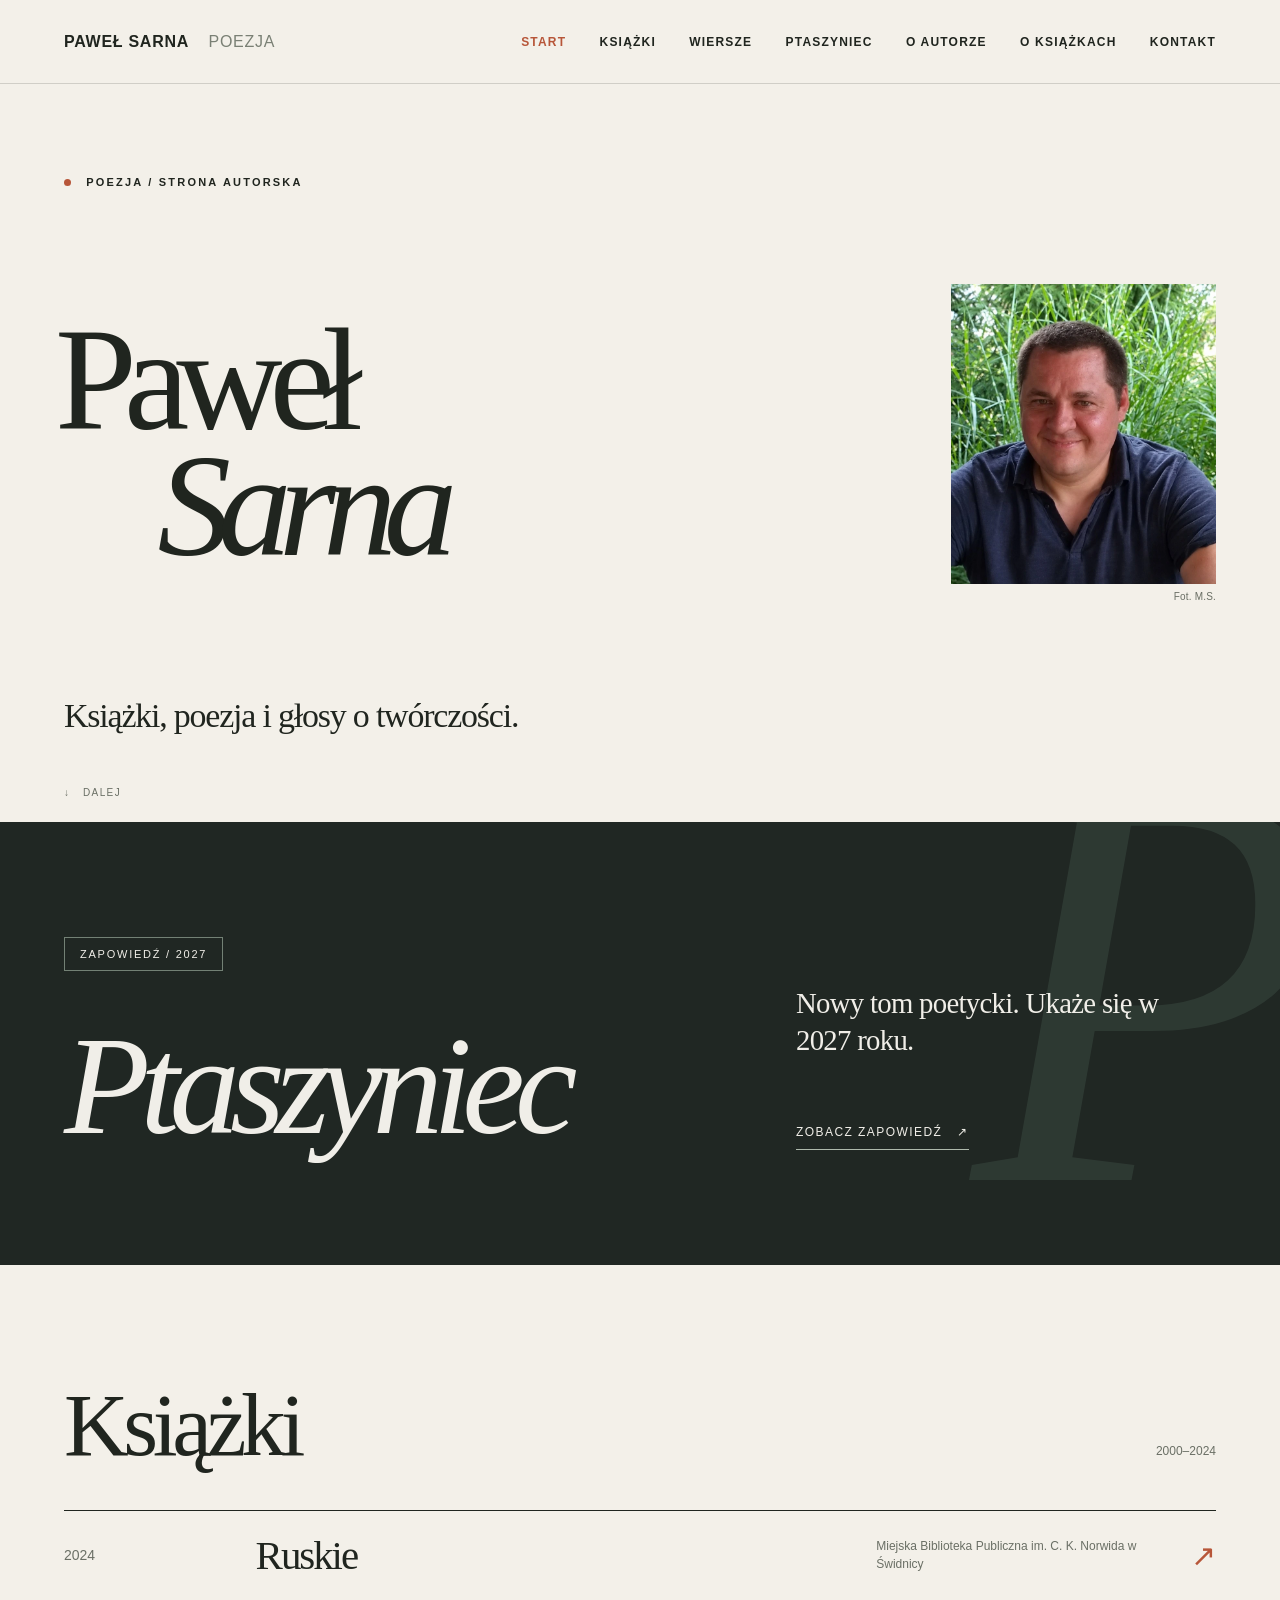
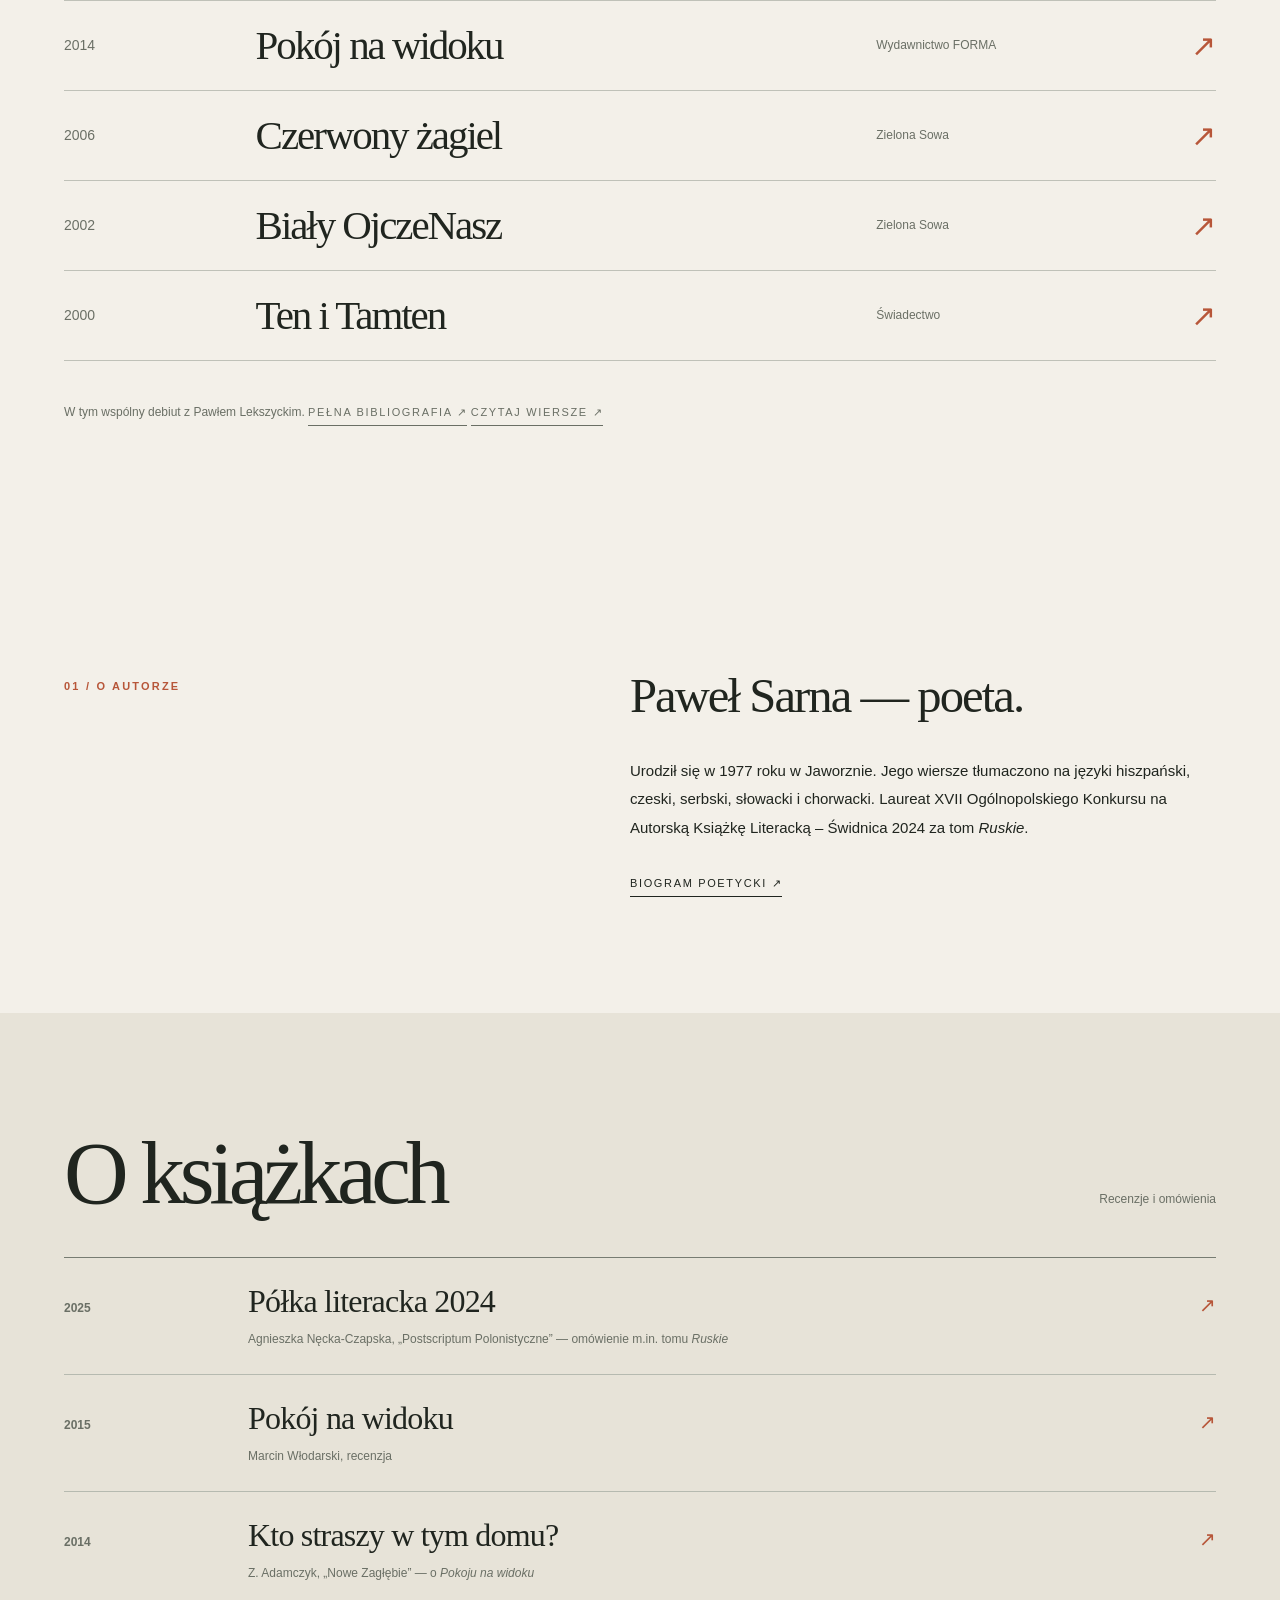
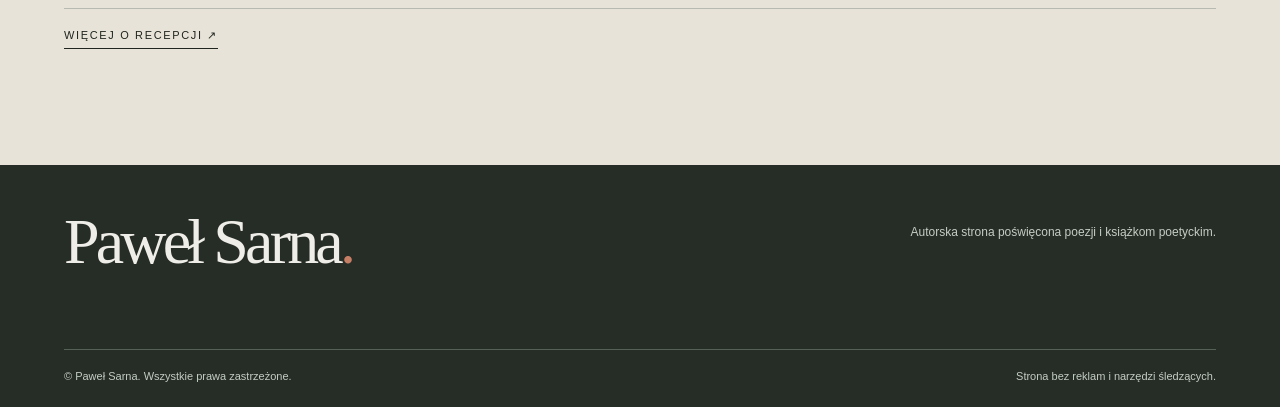
==== commit 323d8332: "Usuń techniczne i zbędne komunikaty ze stopek" ====
--- a/index.html
+++ b/index.html
@@ -1 +1 @@
-<!doctype html><html lang="pl"><head><meta charset="utf-8"><meta name="viewport" content="width=device-width, initial-scale=1"><meta name="color-scheme" content="light"><meta name="theme-color" content="#f3f0e9"><link rel="icon" type="image/svg+xml" href="favicon.svg"><link rel="stylesheet" href="style.css?v=portret-20261113"><script defer src="script.js"></script><title>Paweł Sarna – poeta | Wiersze, książki i biogram</title><meta name="description" content="Paweł Sarna – poeta. Wiersze, książki, biogram, recenzje i zapowiedź nowego tomu „Ptaszyniec” (2027)."><meta property="og:title" content="Paweł Sarna – poeta | Wiersze, książki i biogram"><meta property="og:description" content="Paweł Sarna – poeta. Wiersze, książki, biogram, recenzje i zapowiedź nowego tomu „Ptaszyniec” (2027)."><meta property="og:type" content="website"><link rel="canonical" href="https://pawelsarna.github.io/"><meta name="author" content="Paweł Sarna"><meta property="og:url" content="https://pawelsarna.github.io/"><meta property="og:site_name" content="Paweł Sarna — poezja"><meta property="og:locale" content="pl_PL"><meta property="og:image" content="https://pawelsarna.github.io/og-pawel-sarna.png"><meta property="og:image:secure_url" content="https://pawelsarna.github.io/og-pawel-sarna.png"><meta property="og:image:type" content="image/png"><meta property="og:image:width" content="1200"><meta property="og:image:height" content="630"><meta property="og:image:alt" content="Paweł Sarna — poezja, oficjalna strona autorska"><meta name="twitter:card" content="summary_large_image"><meta name="twitter:title" content="Paweł Sarna – poeta | Wiersze, książki i biogram"><meta name="twitter:description" content="Paweł Sarna – poeta. Wiersze, książki, biogram, recenzje i zapowiedź nowego tomu „Ptaszyniec” (2027)."><meta name="twitter:image" content="https://pawelsarna.github.io/og-pawel-sarna.png"><script type="application/ld+json">{"@context":"https://schema.org","@graph":[{"@type":"Person","@id":"https://pawelsarna.github.io/#autor","name":"Paweł Sarna","url":"https://pawelsarna.github.io/","description":"Polski poeta, autor tomów Ten i Tamten, Biały OjczeNasz, Czerwony żagiel, Pokój na widoku i Ruskie.","birthDate":"1977","birthPlace":{"@type":"Place","name":"Jaworzno"},"hasOccupation":{"@type":"Occupation","name":"Poeta"}},{"@type":"WebSite","@id":"https://pawelsarna.github.io/#witryna","url":"https://pawelsarna.github.io/","name":"Paweł Sarna – poezja","inLanguage":"pl","publisher":{"@id":"https://pawelsarna.github.io/#autor"}},{"@type":"WebPage","@id":"https://pawelsarna.github.io/#strona","url":"https://pawelsarna.github.io/","name":"Paweł Sarna – poeta | Wiersze, książki i biogram","description":"Paweł Sarna – poeta. Wiersze, książki, biogram, recenzje i zapowiedź nowego tomu „Ptaszyniec” (2027).","inLanguage":"pl","isPartOf":{"@id":"https://pawelsarna.github.io/#witryna"},"about":{"@id":"https://pawelsarna.github.io/#autor"},"mainEntity":{"@id":"https://pawelsarna.github.io/#autor"}}]}</script><meta name="google-site-verification" content="Xz0HZo8JojsOXzrcu-SVGrXaliGndkDuEV7CHBp7d40"></head><body><a class="skip" href="#tresc">Przejdź do treści</a><header class="site-header"><div class="shell nav"><a class="brand" href="index.html" aria-label="Paweł Sarna, strona główna">Paweł Sarna <span>poezja</span></a><button class="nav-toggle" aria-label="Otwórz lub zamknij menu" aria-expanded="false" aria-controls="menu">Menu ☰</button><nav id="menu" class="nav-links" aria-label="Nawigacja główna"><a href="index.html" class="active" aria-current="page">Start</a><a href="ksiazki.html">Książki</a><a href="wiersze.html">Wiersze</a><a href="ptaszyniec.html">Ptaszyniec</a><a href="o-autorze.html">O autorze</a><a href="o-ksiazkach.html">O książkach</a><a href="kontakt.html">Kontakt</a></nav></div></header><main id="tresc"><section class="shell hero" aria-labelledby="main-title"><div class="hero-top"><div class="eyebrow"><span class="point"></span> Poezja / Strona autorska</div></div><div class="hero-main"><h1 class="hero-name" id="main-title">Paweł<span class="surname">Sarna</span></h1><figure class="hero-portrait"><img src="assets/pawel-sarna-portret-ostry.webp" alt="Portret Pawła Sarny" width="818" height="925" fetchpriority="high" decoding="async"><figcaption>Fot. M.S.</figcaption></figure></div><div class="hero-bottom"><p class="hero-deck">Książki, poezja i głosy o twórczości.</p></div><div class="scroll-note">↓ &nbsp; Dalej</div></section><section class="feature" aria-labelledby="pt-title"><div class="feature-watermark" aria-hidden="true">P</div><div class="shell"><div class="feature-inner"><div><div class="feature-status">Zapowiedź / 2027</div><h2 id="pt-title">Ptaszyniec</h2></div><div class="feature-text"><p>Nowy tom poetycki. Ukaże się w 2027 roku.</p><a class="feature-link" href="ptaszyniec.html">Zobacz zapowiedź <span aria-hidden="true">↗</span></a></div></div></div></section><section class="shell section" id="ksiazki"><div class="section-head"><h2>Książki</h2><p>2000–2024</p></div><div class="book-table"><a class="book-row" href="ksiazki.html#ruskie"><span class="book-year">2024</span><span class="book-name">Ruskie</span><span class="book-pub">Miejska Biblioteka Publiczna im. C. K. Norwida w Świdnicy</span><span class="book-arrow" aria-hidden="true">↗</span></a><a class="book-row" href="ksiazki.html#pokoj"><span class="book-year">2014</span><span class="book-name">Pokój na widoku</span><span class="book-pub">Wydawnictwo FORMA</span><span class="book-arrow" aria-hidden="true">↗</span></a><a class="book-row" href="ksiazki.html#czerwony"><span class="book-year">2006</span><span class="book-name">Czerwony żagiel</span><span class="book-pub">Zielona Sowa</span><span class="book-arrow" aria-hidden="true">↗</span></a><a class="book-row" href="ksiazki.html#bialy"><span class="book-year">2002</span><span class="book-name">Biały OjczeNasz</span><span class="book-pub">Zielona Sowa</span><span class="book-arrow" aria-hidden="true">↗</span></a><a class="book-row" href="ksiazki.html#ten"><span class="book-year">2000</span><span class="book-name">Ten i Tamten</span><span class="book-pub">Świadectwo</span><span class="book-arrow" aria-hidden="true">↗</span></a></div><p class="book-note">W tym wspólny debiut z Pawłem Lekszyckim. <a class="text-link" href="ksiazki.html">Pełna bibliografia ↗</a> <a class="text-link" href="wiersze.html">Czytaj wiersze ↗</a></p></section><section class="shell section split"><div><div class="eyebrow side-label">01 / O autorze</div></div><div><p class="bio-lead">Paweł Sarna — poeta.</p><p class="bio-p">Urodził się w 1977 roku w Jaworznie. Jego wiersze tłumaczono na języki hiszpański, czeski, serbski, słowacki i chorwacki. Laureat XVII Ogólnopolskiego Konkursu na Autorską Książkę Literacką – Świdnica 2024 za tom <em>Ruskie</em>.</p><a class="text-link" href="o-autorze.html">Biogram poetycki ↗</a></div></section><section class="press section"><div class="shell"><div class="section-head"><h2>O książkach</h2><p>Recenzje i omówienia</p></div><div class="press-list"><a class="press-row" href="https://journals.us.edu.pl/index.php/PPol/article/view/18434" rel="noopener noreferrer" target="_blank"><span class="press-date">2025</span><span class="press-main"><strong>Półka literacka 2024</strong><span>Agnieszka Nęcka-Czapska, „Postscriptum Polonistyczne” — omówienie m.in. tomu <em>Ruskie</em></span></span><span class="press-arr">↗</span></a><a class="press-row" href="https://wforma.eu/-pokoj-na-widoku-http-czytaniewpiwnicyblogspotcom-08012015.html" rel="noopener noreferrer" target="_blank"><span class="press-date">2015</span><span class="press-main"><strong>Pokój na widoku</strong><span>Marcin Włodarski, recenzja</span></span><span class="press-arr">↗</span></a><a class="press-row" href="https://wforma.eu/-kto-straszy-w-tym-domu-wwwnowezaglebiepl-08122014.html" rel="noopener noreferrer" target="_blank"><span class="press-date">2014</span><span class="press-main"><strong>Kto straszy w tym domu?</strong><span>Z. Adamczyk, „Nowe Zagłębie” — o <em>Pokoju na widoku</em></span></span><span class="press-arr">↗</span></a></div><a class="text-link" href="o-ksiazkach.html">Więcej o recepcji ↗</a></div></section></main><footer class="footer"><div class="shell"><div class="footer-inner"><div class="footer-title">Paweł Sarna<span style="color:#c67e65">.</span></div><div><p>Autorska strona poświęcona poezji i książkom poetyckim.</p><p>Informacje o spotkaniach, nowych publikacjach i kontakcie mogą zostać uzupełnione po zatwierdzeniu przez autora.</p></div></div><div class="footer-bottom"><span>© Paweł Sarna. Wszystkie prawa zastrzeżone.</span><span>Strona bez reklam i narzędzi śledzących.</span></div></div></footer></body></html>+<!doctype html><html lang="pl"><head><meta charset="utf-8"><meta name="viewport" content="width=device-width, initial-scale=1"><meta name="color-scheme" content="light"><meta name="theme-color" content="#f3f0e9"><link rel="icon" type="image/svg+xml" href="favicon.svg"><link rel="stylesheet" href="style.css?v=portret-20261113"><script defer src="script.js"></script><title>Paweł Sarna – poeta | Wiersze, książki i biogram</title><meta name="description" content="Paweł Sarna – poeta. Wiersze, książki, biogram, recenzje i zapowiedź nowego tomu „Ptaszyniec” (2027)."><meta property="og:title" content="Paweł Sarna – poeta | Wiersze, książki i biogram"><meta property="og:description" content="Paweł Sarna – poeta. Wiersze, książki, biogram, recenzje i zapowiedź nowego tomu „Ptaszyniec” (2027)."><meta property="og:type" content="website"><link rel="canonical" href="https://pawelsarna.github.io/"><meta name="author" content="Paweł Sarna"><meta property="og:url" content="https://pawelsarna.github.io/"><meta property="og:site_name" content="Paweł Sarna — poezja"><meta property="og:locale" content="pl_PL"><meta property="og:image" content="https://pawelsarna.github.io/og-pawel-sarna.png"><meta property="og:image:secure_url" content="https://pawelsarna.github.io/og-pawel-sarna.png"><meta property="og:image:type" content="image/png"><meta property="og:image:width" content="1200"><meta property="og:image:height" content="630"><meta property="og:image:alt" content="Paweł Sarna — poezja, oficjalna strona autorska"><meta name="twitter:card" content="summary_large_image"><meta name="twitter:title" content="Paweł Sarna – poeta | Wiersze, książki i biogram"><meta name="twitter:description" content="Paweł Sarna – poeta. Wiersze, książki, biogram, recenzje i zapowiedź nowego tomu „Ptaszyniec” (2027)."><meta name="twitter:image" content="https://pawelsarna.github.io/og-pawel-sarna.png"><script type="application/ld+json">{"@context":"https://schema.org","@graph":[{"@type":"Person","@id":"https://pawelsarna.github.io/#autor","name":"Paweł Sarna","url":"https://pawelsarna.github.io/","description":"Polski poeta, autor tomów Ten i Tamten, Biały OjczeNasz, Czerwony żagiel, Pokój na widoku i Ruskie.","birthDate":"1977","birthPlace":{"@type":"Place","name":"Jaworzno"},"hasOccupation":{"@type":"Occupation","name":"Poeta"}},{"@type":"WebSite","@id":"https://pawelsarna.github.io/#witryna","url":"https://pawelsarna.github.io/","name":"Paweł Sarna – poezja","inLanguage":"pl","publisher":{"@id":"https://pawelsarna.github.io/#autor"}},{"@type":"WebPage","@id":"https://pawelsarna.github.io/#strona","url":"https://pawelsarna.github.io/","name":"Paweł Sarna – poeta | Wiersze, książki i biogram","description":"Paweł Sarna – poeta. Wiersze, książki, biogram, recenzje i zapowiedź nowego tomu „Ptaszyniec” (2027).","inLanguage":"pl","isPartOf":{"@id":"https://pawelsarna.github.io/#witryna"},"about":{"@id":"https://pawelsarna.github.io/#autor"},"mainEntity":{"@id":"https://pawelsarna.github.io/#autor"}}]}</script><meta name="google-site-verification" content="Xz0HZo8JojsOXzrcu-SVGrXaliGndkDuEV7CHBp7d40"></head><body><a class="skip" href="#tresc">Przejdź do treści</a><header class="site-header"><div class="shell nav"><a class="brand" href="index.html" aria-label="Paweł Sarna, strona główna">Paweł Sarna <span>poezja</span></a><button class="nav-toggle" aria-label="Otwórz lub zamknij menu" aria-expanded="false" aria-controls="menu">Menu ☰</button><nav id="menu" class="nav-links" aria-label="Nawigacja główna"><a href="index.html" class="active" aria-current="page">Start</a><a href="ksiazki.html">Książki</a><a href="wiersze.html">Wiersze</a><a href="ptaszyniec.html">Ptaszyniec</a><a href="o-autorze.html">O autorze</a><a href="o-ksiazkach.html">O książkach</a><a href="kontakt.html">Kontakt</a></nav></div></header><main id="tresc"><section class="shell hero" aria-labelledby="main-title"><div class="hero-top"><div class="eyebrow"><span class="point"></span> Poezja / Strona autorska</div></div><div class="hero-main"><h1 class="hero-name" id="main-title">Paweł<span class="surname">Sarna</span></h1><figure class="hero-portrait"><img src="assets/pawel-sarna-portret-ostry.webp" alt="Portret Pawła Sarny" width="818" height="925" fetchpriority="high" decoding="async"><figcaption>Fot. M.S.</figcaption></figure></div><div class="hero-bottom"><p class="hero-deck">Książki, poezja i głosy o twórczości.</p></div><div class="scroll-note">↓ &nbsp; Dalej</div></section><section class="feature" aria-labelledby="pt-title"><div class="feature-watermark" aria-hidden="true">P</div><div class="shell"><div class="feature-inner"><div><div class="feature-status">Zapowiedź / 2027</div><h2 id="pt-title">Ptaszyniec</h2></div><div class="feature-text"><p>Nowy tom poetycki. Ukaże się w 2027 roku.</p><a class="feature-link" href="ptaszyniec.html">Zobacz zapowiedź <span aria-hidden="true">↗</span></a></div></div></div></section><section class="shell section" id="ksiazki"><div class="section-head"><h2>Książki</h2><p>2000–2024</p></div><div class="book-table"><a class="book-row" href="ksiazki.html#ruskie"><span class="book-year">2024</span><span class="book-name">Ruskie</span><span class="book-pub">Miejska Biblioteka Publiczna im. C. K. Norwida w Świdnicy</span><span class="book-arrow" aria-hidden="true">↗</span></a><a class="book-row" href="ksiazki.html#pokoj"><span class="book-year">2014</span><span class="book-name">Pokój na widoku</span><span class="book-pub">Wydawnictwo FORMA</span><span class="book-arrow" aria-hidden="true">↗</span></a><a class="book-row" href="ksiazki.html#czerwony"><span class="book-year">2006</span><span class="book-name">Czerwony żagiel</span><span class="book-pub">Zielona Sowa</span><span class="book-arrow" aria-hidden="true">↗</span></a><a class="book-row" href="ksiazki.html#bialy"><span class="book-year">2002</span><span class="book-name">Biały OjczeNasz</span><span class="book-pub">Zielona Sowa</span><span class="book-arrow" aria-hidden="true">↗</span></a><a class="book-row" href="ksiazki.html#ten"><span class="book-year">2000</span><span class="book-name">Ten i Tamten</span><span class="book-pub">Świadectwo</span><span class="book-arrow" aria-hidden="true">↗</span></a></div><p class="book-note">W tym wspólny debiut z Pawłem Lekszyckim. <a class="text-link" href="ksiazki.html">Pełna bibliografia ↗</a> <a class="text-link" href="wiersze.html">Czytaj wiersze ↗</a></p></section><section class="shell section split"><div><div class="eyebrow side-label">01 / O autorze</div></div><div><p class="bio-lead">Paweł Sarna — poeta.</p><p class="bio-p">Urodził się w 1977 roku w Jaworznie. Jego wiersze tłumaczono na języki hiszpański, czeski, serbski, słowacki i chorwacki. Laureat XVII Ogólnopolskiego Konkursu na Autorską Książkę Literacką – Świdnica 2024 za tom <em>Ruskie</em>.</p><a class="text-link" href="o-autorze.html">Biogram poetycki ↗</a></div></section><section class="press section"><div class="shell"><div class="section-head"><h2>O książkach</h2><p>Recenzje i omówienia</p></div><div class="press-list"><a class="press-row" href="https://journals.us.edu.pl/index.php/PPol/article/view/18434" rel="noopener noreferrer" target="_blank"><span class="press-date">2025</span><span class="press-main"><strong>Półka literacka 2024</strong><span>Agnieszka Nęcka-Czapska, „Postscriptum Polonistyczne” — omówienie m.in. tomu <em>Ruskie</em></span></span><span class="press-arr">↗</span></a><a class="press-row" href="https://wforma.eu/-pokoj-na-widoku-http-czytaniewpiwnicyblogspotcom-08012015.html" rel="noopener noreferrer" target="_blank"><span class="press-date">2015</span><span class="press-main"><strong>Pokój na widoku</strong><span>Marcin Włodarski, recenzja</span></span><span class="press-arr">↗</span></a><a class="press-row" href="https://wforma.eu/-kto-straszy-w-tym-domu-wwwnowezaglebiepl-08122014.html" rel="noopener noreferrer" target="_blank"><span class="press-date">2014</span><span class="press-main"><strong>Kto straszy w tym domu?</strong><span>Z. Adamczyk, „Nowe Zagłębie” — o <em>Pokoju na widoku</em></span></span><span class="press-arr">↗</span></a></div><a class="text-link" href="o-ksiazkach.html">Więcej o recepcji ↗</a></div></section></main><footer class="footer"><div class="shell"><div class="footer-inner"><div class="footer-title">Paweł Sarna<span style="color:#c67e65">.</span></div><div><p>Autorska strona poświęcona poezji i książkom poetyckim.</p></div></div><div class="footer-bottom"><span>© Paweł Sarna. Wszystkie prawa zastrzeżone.</span><span>Strona bez reklam i narzędzi śledzących.</span></div></div></footer></body></html>
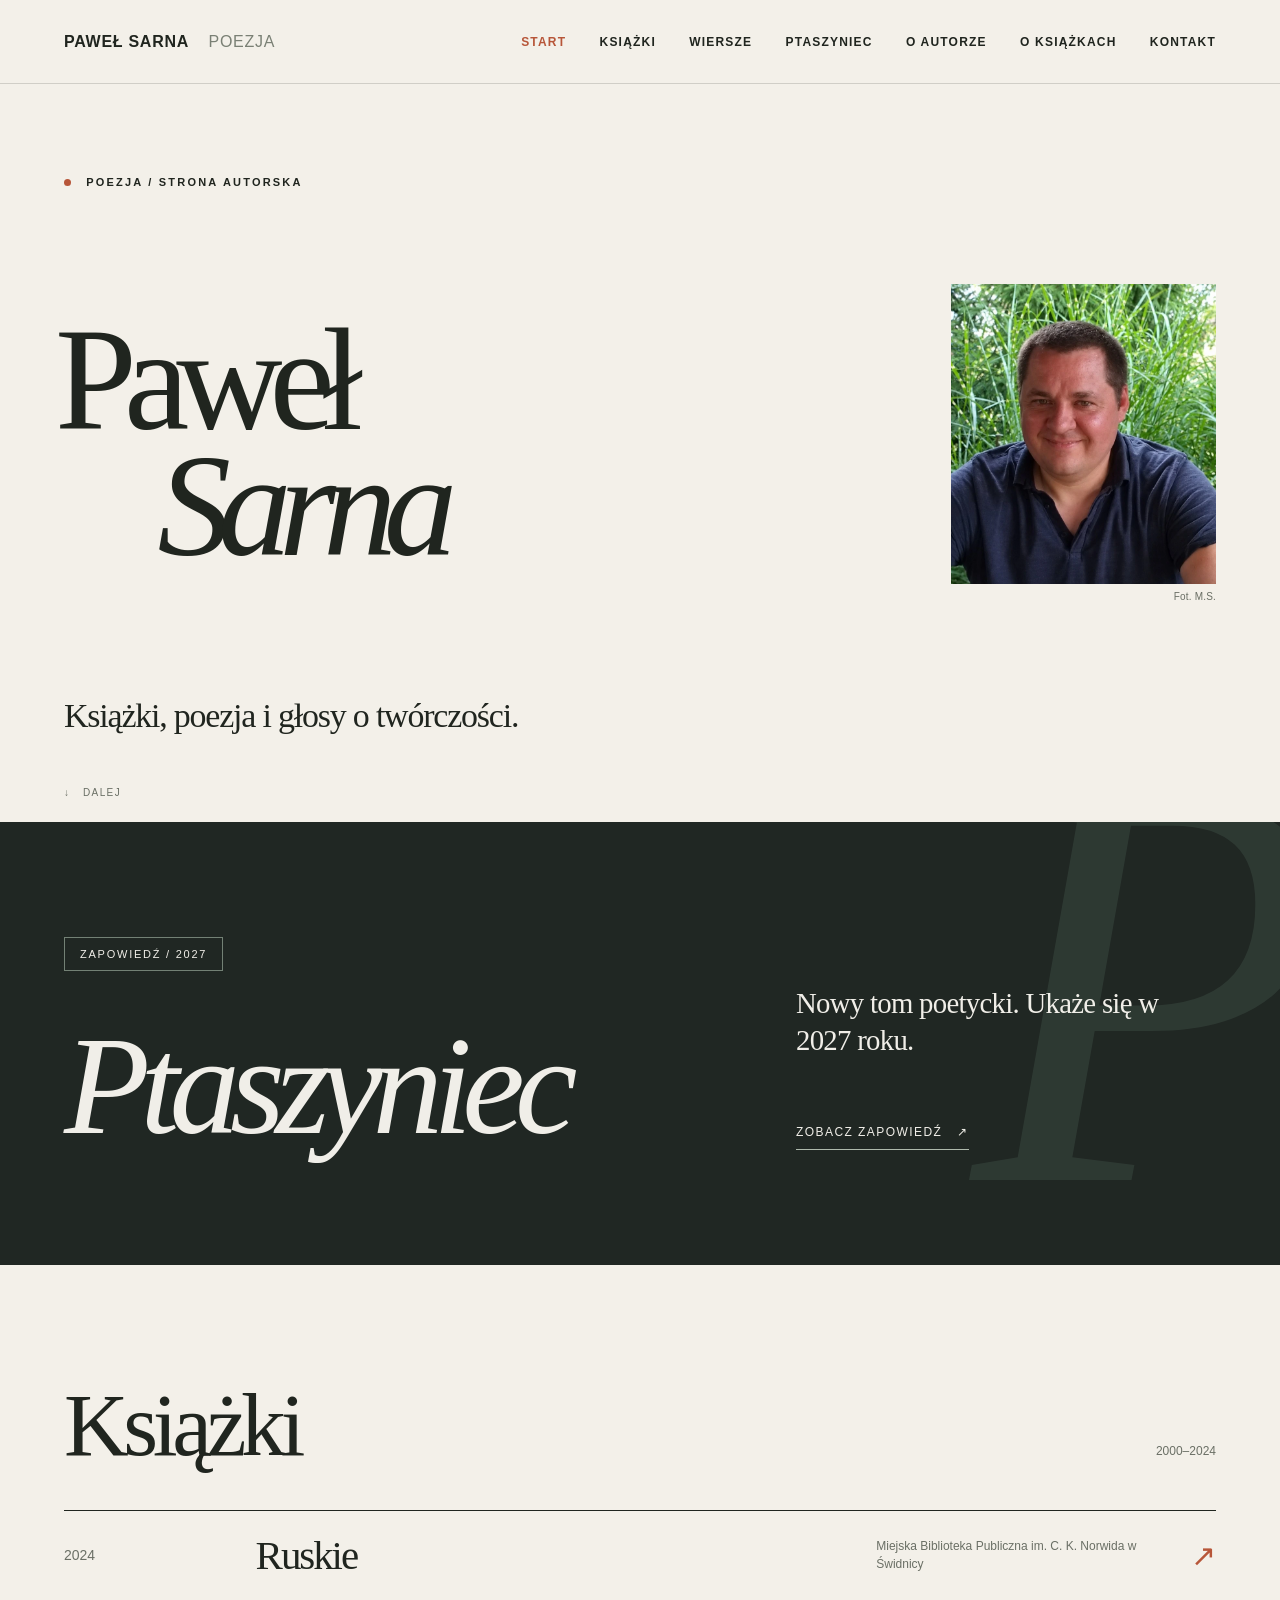
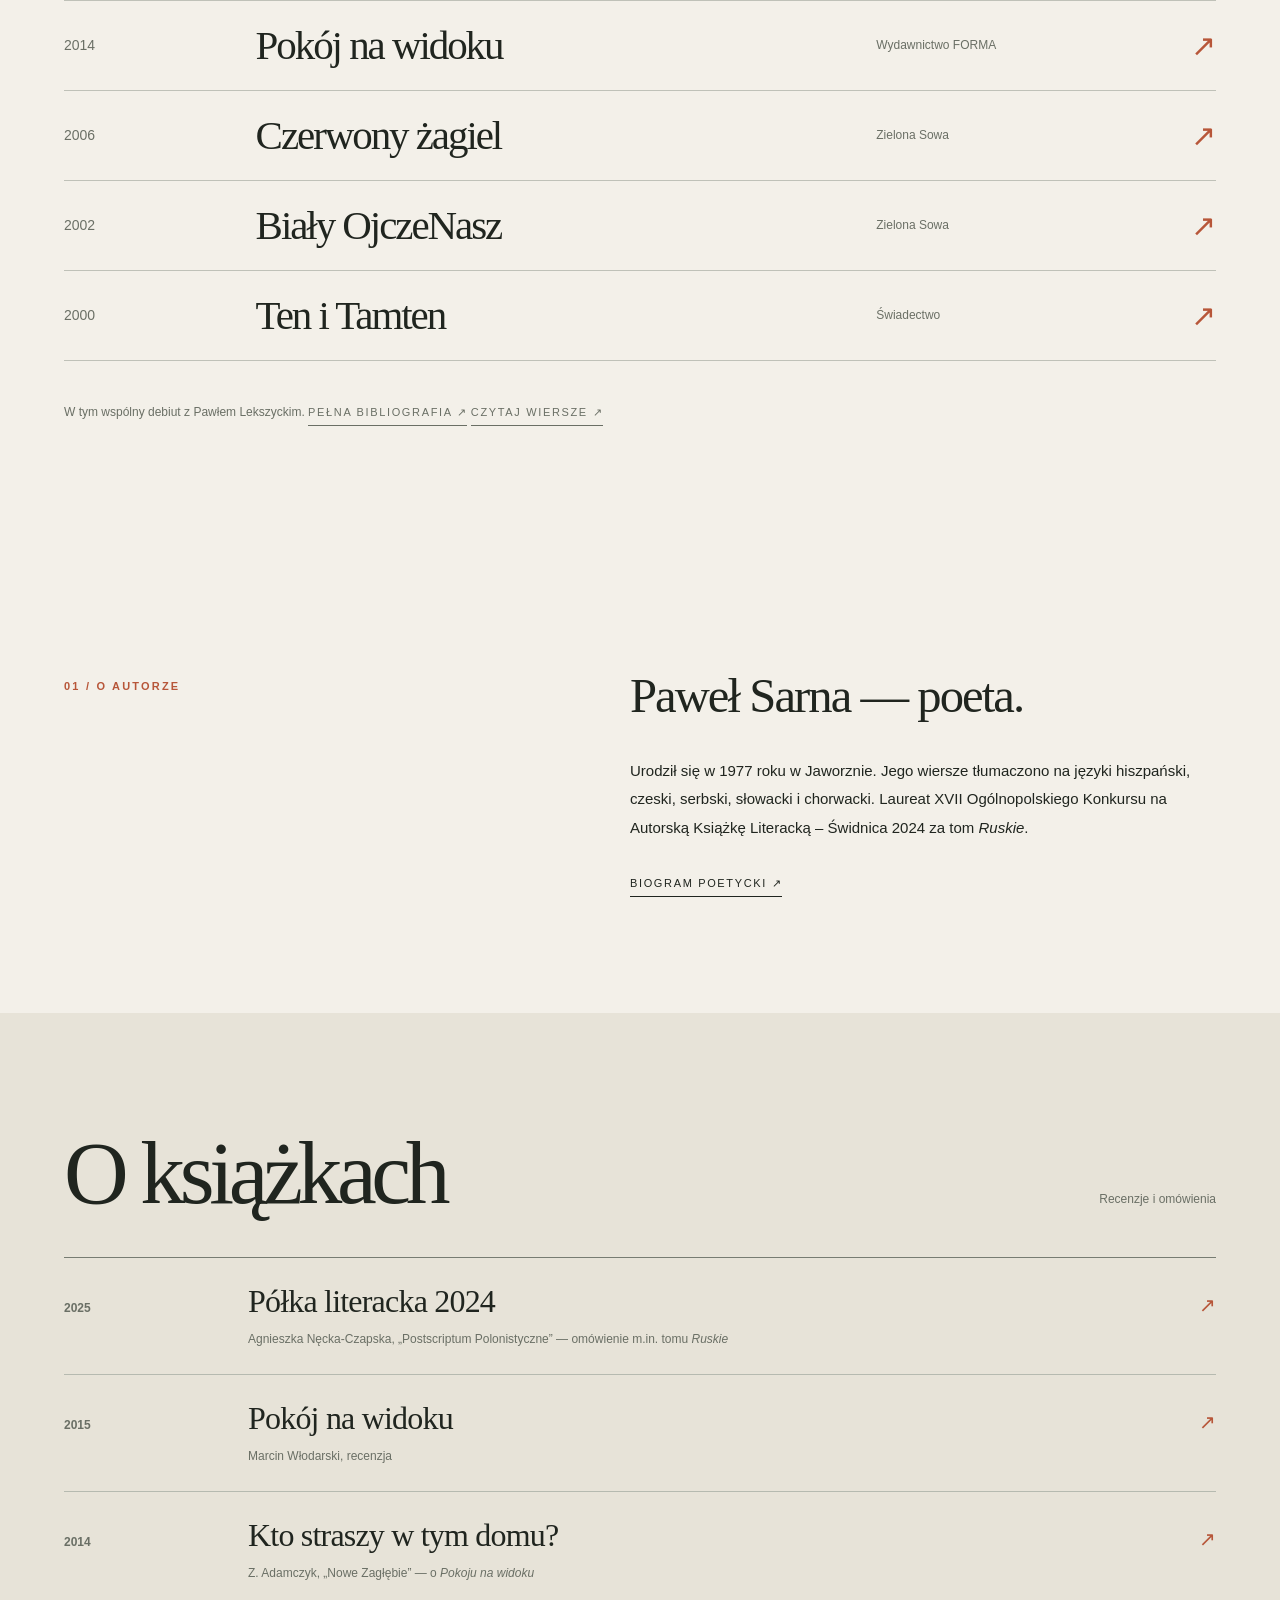
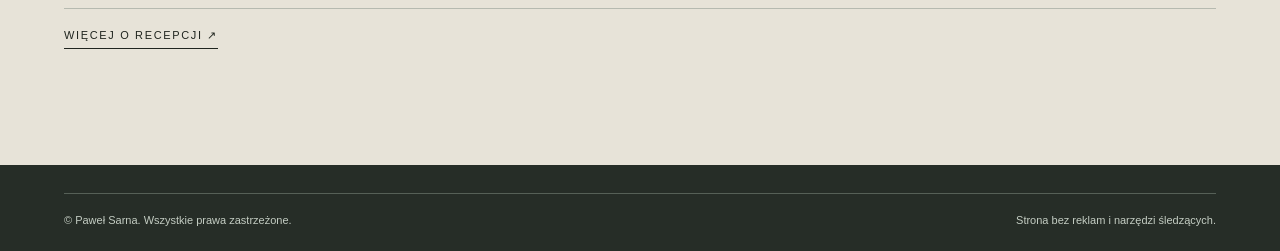
==== commit 6b32972f: "Uprość stopki: usuń powtórzone nazwisko i opis witryny" ====
--- a/index.html
+++ b/index.html
@@ -1 +1 @@
-<!doctype html><html lang="pl"><head><meta charset="utf-8"><meta name="viewport" content="width=device-width, initial-scale=1"><meta name="color-scheme" content="light"><meta name="theme-color" content="#f3f0e9"><link rel="icon" type="image/svg+xml" href="favicon.svg"><link rel="stylesheet" href="style.css?v=portret-20261113"><script defer src="script.js"></script><title>Paweł Sarna – poeta | Wiersze, książki i biogram</title><meta name="description" content="Paweł Sarna – poeta. Wiersze, książki, biogram, recenzje i zapowiedź nowego tomu „Ptaszyniec” (2027)."><meta property="og:title" content="Paweł Sarna – poeta | Wiersze, książki i biogram"><meta property="og:description" content="Paweł Sarna – poeta. Wiersze, książki, biogram, recenzje i zapowiedź nowego tomu „Ptaszyniec” (2027)."><meta property="og:type" content="website"><link rel="canonical" href="https://pawelsarna.github.io/"><meta name="author" content="Paweł Sarna"><meta property="og:url" content="https://pawelsarna.github.io/"><meta property="og:site_name" content="Paweł Sarna — poezja"><meta property="og:locale" content="pl_PL"><meta property="og:image" content="https://pawelsarna.github.io/og-pawel-sarna.png"><meta property="og:image:secure_url" content="https://pawelsarna.github.io/og-pawel-sarna.png"><meta property="og:image:type" content="image/png"><meta property="og:image:width" content="1200"><meta property="og:image:height" content="630"><meta property="og:image:alt" content="Paweł Sarna — poezja, oficjalna strona autorska"><meta name="twitter:card" content="summary_large_image"><meta name="twitter:title" content="Paweł Sarna – poeta | Wiersze, książki i biogram"><meta name="twitter:description" content="Paweł Sarna – poeta. Wiersze, książki, biogram, recenzje i zapowiedź nowego tomu „Ptaszyniec” (2027)."><meta name="twitter:image" content="https://pawelsarna.github.io/og-pawel-sarna.png"><script type="application/ld+json">{"@context":"https://schema.org","@graph":[{"@type":"Person","@id":"https://pawelsarna.github.io/#autor","name":"Paweł Sarna","url":"https://pawelsarna.github.io/","description":"Polski poeta, autor tomów Ten i Tamten, Biały OjczeNasz, Czerwony żagiel, Pokój na widoku i Ruskie.","birthDate":"1977","birthPlace":{"@type":"Place","name":"Jaworzno"},"hasOccupation":{"@type":"Occupation","name":"Poeta"}},{"@type":"WebSite","@id":"https://pawelsarna.github.io/#witryna","url":"https://pawelsarna.github.io/","name":"Paweł Sarna – poezja","inLanguage":"pl","publisher":{"@id":"https://pawelsarna.github.io/#autor"}},{"@type":"WebPage","@id":"https://pawelsarna.github.io/#strona","url":"https://pawelsarna.github.io/","name":"Paweł Sarna – poeta | Wiersze, książki i biogram","description":"Paweł Sarna – poeta. Wiersze, książki, biogram, recenzje i zapowiedź nowego tomu „Ptaszyniec” (2027).","inLanguage":"pl","isPartOf":{"@id":"https://pawelsarna.github.io/#witryna"},"about":{"@id":"https://pawelsarna.github.io/#autor"},"mainEntity":{"@id":"https://pawelsarna.github.io/#autor"}}]}</script><meta name="google-site-verification" content="Xz0HZo8JojsOXzrcu-SVGrXaliGndkDuEV7CHBp7d40"></head><body><a class="skip" href="#tresc">Przejdź do treści</a><header class="site-header"><div class="shell nav"><a class="brand" href="index.html" aria-label="Paweł Sarna, strona główna">Paweł Sarna <span>poezja</span></a><button class="nav-toggle" aria-label="Otwórz lub zamknij menu" aria-expanded="false" aria-controls="menu">Menu ☰</button><nav id="menu" class="nav-links" aria-label="Nawigacja główna"><a href="index.html" class="active" aria-current="page">Start</a><a href="ksiazki.html">Książki</a><a href="wiersze.html">Wiersze</a><a href="ptaszyniec.html">Ptaszyniec</a><a href="o-autorze.html">O autorze</a><a href="o-ksiazkach.html">O książkach</a><a href="kontakt.html">Kontakt</a></nav></div></header><main id="tresc"><section class="shell hero" aria-labelledby="main-title"><div class="hero-top"><div class="eyebrow"><span class="point"></span> Poezja / Strona autorska</div></div><div class="hero-main"><h1 class="hero-name" id="main-title">Paweł<span class="surname">Sarna</span></h1><figure class="hero-portrait"><img src="assets/pawel-sarna-portret-ostry.webp" alt="Portret Pawła Sarny" width="818" height="925" fetchpriority="high" decoding="async"><figcaption>Fot. M.S.</figcaption></figure></div><div class="hero-bottom"><p class="hero-deck">Książki, poezja i głosy o twórczości.</p></div><div class="scroll-note">↓ &nbsp; Dalej</div></section><section class="feature" aria-labelledby="pt-title"><div class="feature-watermark" aria-hidden="true">P</div><div class="shell"><div class="feature-inner"><div><div class="feature-status">Zapowiedź / 2027</div><h2 id="pt-title">Ptaszyniec</h2></div><div class="feature-text"><p>Nowy tom poetycki. Ukaże się w 2027 roku.</p><a class="feature-link" href="ptaszyniec.html">Zobacz zapowiedź <span aria-hidden="true">↗</span></a></div></div></div></section><section class="shell section" id="ksiazki"><div class="section-head"><h2>Książki</h2><p>2000–2024</p></div><div class="book-table"><a class="book-row" href="ksiazki.html#ruskie"><span class="book-year">2024</span><span class="book-name">Ruskie</span><span class="book-pub">Miejska Biblioteka Publiczna im. C. K. Norwida w Świdnicy</span><span class="book-arrow" aria-hidden="true">↗</span></a><a class="book-row" href="ksiazki.html#pokoj"><span class="book-year">2014</span><span class="book-name">Pokój na widoku</span><span class="book-pub">Wydawnictwo FORMA</span><span class="book-arrow" aria-hidden="true">↗</span></a><a class="book-row" href="ksiazki.html#czerwony"><span class="book-year">2006</span><span class="book-name">Czerwony żagiel</span><span class="book-pub">Zielona Sowa</span><span class="book-arrow" aria-hidden="true">↗</span></a><a class="book-row" href="ksiazki.html#bialy"><span class="book-year">2002</span><span class="book-name">Biały OjczeNasz</span><span class="book-pub">Zielona Sowa</span><span class="book-arrow" aria-hidden="true">↗</span></a><a class="book-row" href="ksiazki.html#ten"><span class="book-year">2000</span><span class="book-name">Ten i Tamten</span><span class="book-pub">Świadectwo</span><span class="book-arrow" aria-hidden="true">↗</span></a></div><p class="book-note">W tym wspólny debiut z Pawłem Lekszyckim. <a class="text-link" href="ksiazki.html">Pełna bibliografia ↗</a> <a class="text-link" href="wiersze.html">Czytaj wiersze ↗</a></p></section><section class="shell section split"><div><div class="eyebrow side-label">01 / O autorze</div></div><div><p class="bio-lead">Paweł Sarna — poeta.</p><p class="bio-p">Urodził się w 1977 roku w Jaworznie. Jego wiersze tłumaczono na języki hiszpański, czeski, serbski, słowacki i chorwacki. Laureat XVII Ogólnopolskiego Konkursu na Autorską Książkę Literacką – Świdnica 2024 za tom <em>Ruskie</em>.</p><a class="text-link" href="o-autorze.html">Biogram poetycki ↗</a></div></section><section class="press section"><div class="shell"><div class="section-head"><h2>O książkach</h2><p>Recenzje i omówienia</p></div><div class="press-list"><a class="press-row" href="https://journals.us.edu.pl/index.php/PPol/article/view/18434" rel="noopener noreferrer" target="_blank"><span class="press-date">2025</span><span class="press-main"><strong>Półka literacka 2024</strong><span>Agnieszka Nęcka-Czapska, „Postscriptum Polonistyczne” — omówienie m.in. tomu <em>Ruskie</em></span></span><span class="press-arr">↗</span></a><a class="press-row" href="https://wforma.eu/-pokoj-na-widoku-http-czytaniewpiwnicyblogspotcom-08012015.html" rel="noopener noreferrer" target="_blank"><span class="press-date">2015</span><span class="press-main"><strong>Pokój na widoku</strong><span>Marcin Włodarski, recenzja</span></span><span class="press-arr">↗</span></a><a class="press-row" href="https://wforma.eu/-kto-straszy-w-tym-domu-wwwnowezaglebiepl-08122014.html" rel="noopener noreferrer" target="_blank"><span class="press-date">2014</span><span class="press-main"><strong>Kto straszy w tym domu?</strong><span>Z. Adamczyk, „Nowe Zagłębie” — o <em>Pokoju na widoku</em></span></span><span class="press-arr">↗</span></a></div><a class="text-link" href="o-ksiazkach.html">Więcej o recepcji ↗</a></div></section></main><footer class="footer"><div class="shell"><div class="footer-inner"><div class="footer-title">Paweł Sarna<span style="color:#c67e65">.</span></div><div><p>Autorska strona poświęcona poezji i książkom poetyckim.</p></div></div><div class="footer-bottom"><span>© Paweł Sarna. Wszystkie prawa zastrzeżone.</span><span>Strona bez reklam i narzędzi śledzących.</span></div></div></footer></body></html>+<!doctype html><html lang="pl"><head><meta charset="utf-8"><meta name="viewport" content="width=device-width, initial-scale=1"><meta name="color-scheme" content="light"><meta name="theme-color" content="#f3f0e9"><link rel="icon" type="image/svg+xml" href="favicon.svg"><link rel="stylesheet" href="style.css?v=footer-20261114"><script defer src="script.js"></script><title>Paweł Sarna – poeta | Wiersze, książki i biogram</title><meta name="description" content="Paweł Sarna – poeta. Wiersze, książki, biogram, recenzje i zapowiedź nowego tomu „Ptaszyniec” (2027)."><meta property="og:title" content="Paweł Sarna – poeta | Wiersze, książki i biogram"><meta property="og:description" content="Paweł Sarna – poeta. Wiersze, książki, biogram, recenzje i zapowiedź nowego tomu „Ptaszyniec” (2027)."><meta property="og:type" content="website"><link rel="canonical" href="https://pawelsarna.github.io/"><meta name="author" content="Paweł Sarna"><meta property="og:url" content="https://pawelsarna.github.io/"><meta property="og:site_name" content="Paweł Sarna — poezja"><meta property="og:locale" content="pl_PL"><meta property="og:image" content="https://pawelsarna.github.io/og-pawel-sarna.png"><meta property="og:image:secure_url" content="https://pawelsarna.github.io/og-pawel-sarna.png"><meta property="og:image:type" content="image/png"><meta property="og:image:width" content="1200"><meta property="og:image:height" content="630"><meta property="og:image:alt" content="Paweł Sarna — poezja, oficjalna strona autorska"><meta name="twitter:card" content="summary_large_image"><meta name="twitter:title" content="Paweł Sarna – poeta | Wiersze, książki i biogram"><meta name="twitter:description" content="Paweł Sarna – poeta. Wiersze, książki, biogram, recenzje i zapowiedź nowego tomu „Ptaszyniec” (2027)."><meta name="twitter:image" content="https://pawelsarna.github.io/og-pawel-sarna.png"><script type="application/ld+json">{"@context":"https://schema.org","@graph":[{"@type":"Person","@id":"https://pawelsarna.github.io/#autor","name":"Paweł Sarna","url":"https://pawelsarna.github.io/","description":"Polski poeta, autor tomów Ten i Tamten, Biały OjczeNasz, Czerwony żagiel, Pokój na widoku i Ruskie.","birthDate":"1977","birthPlace":{"@type":"Place","name":"Jaworzno"},"hasOccupation":{"@type":"Occupation","name":"Poeta"}},{"@type":"WebSite","@id":"https://pawelsarna.github.io/#witryna","url":"https://pawelsarna.github.io/","name":"Paweł Sarna – poezja","inLanguage":"pl","publisher":{"@id":"https://pawelsarna.github.io/#autor"}},{"@type":"WebPage","@id":"https://pawelsarna.github.io/#strona","url":"https://pawelsarna.github.io/","name":"Paweł Sarna – poeta | Wiersze, książki i biogram","description":"Paweł Sarna – poeta. Wiersze, książki, biogram, recenzje i zapowiedź nowego tomu „Ptaszyniec” (2027).","inLanguage":"pl","isPartOf":{"@id":"https://pawelsarna.github.io/#witryna"},"about":{"@id":"https://pawelsarna.github.io/#autor"},"mainEntity":{"@id":"https://pawelsarna.github.io/#autor"}}]}</script><meta name="google-site-verification" content="Xz0HZo8JojsOXzrcu-SVGrXaliGndkDuEV7CHBp7d40"></head><body><a class="skip" href="#tresc">Przejdź do treści</a><header class="site-header"><div class="shell nav"><a class="brand" href="index.html" aria-label="Paweł Sarna, strona główna">Paweł Sarna <span>poezja</span></a><button class="nav-toggle" aria-label="Otwórz lub zamknij menu" aria-expanded="false" aria-controls="menu">Menu ☰</button><nav id="menu" class="nav-links" aria-label="Nawigacja główna"><a href="index.html" class="active" aria-current="page">Start</a><a href="ksiazki.html">Książki</a><a href="wiersze.html">Wiersze</a><a href="ptaszyniec.html">Ptaszyniec</a><a href="o-autorze.html">O autorze</a><a href="o-ksiazkach.html">O książkach</a><a href="kontakt.html">Kontakt</a></nav></div></header><main id="tresc"><section class="shell hero" aria-labelledby="main-title"><div class="hero-top"><div class="eyebrow"><span class="point"></span> Poezja / Strona autorska</div></div><div class="hero-main"><h1 class="hero-name" id="main-title">Paweł<span class="surname">Sarna</span></h1><figure class="hero-portrait"><img src="assets/pawel-sarna-portret-ostry.webp" alt="Portret Pawła Sarny" width="818" height="925" fetchpriority="high" decoding="async"><figcaption>Fot. M.S.</figcaption></figure></div><div class="hero-bottom"><p class="hero-deck">Książki, poezja i głosy o twórczości.</p></div><div class="scroll-note">↓ &nbsp; Dalej</div></section><section class="feature" aria-labelledby="pt-title"><div class="feature-watermark" aria-hidden="true">P</div><div class="shell"><div class="feature-inner"><div><div class="feature-status">Zapowiedź / 2027</div><h2 id="pt-title">Ptaszyniec</h2></div><div class="feature-text"><p>Nowy tom poetycki. Ukaże się w 2027 roku.</p><a class="feature-link" href="ptaszyniec.html">Zobacz zapowiedź <span aria-hidden="true">↗</span></a></div></div></div></section><section class="shell section" id="ksiazki"><div class="section-head"><h2>Książki</h2><p>2000–2024</p></div><div class="book-table"><a class="book-row" href="ksiazki.html#ruskie"><span class="book-year">2024</span><span class="book-name">Ruskie</span><span class="book-pub">Miejska Biblioteka Publiczna im. C. K. Norwida w Świdnicy</span><span class="book-arrow" aria-hidden="true">↗</span></a><a class="book-row" href="ksiazki.html#pokoj"><span class="book-year">2014</span><span class="book-name">Pokój na widoku</span><span class="book-pub">Wydawnictwo FORMA</span><span class="book-arrow" aria-hidden="true">↗</span></a><a class="book-row" href="ksiazki.html#czerwony"><span class="book-year">2006</span><span class="book-name">Czerwony żagiel</span><span class="book-pub">Zielona Sowa</span><span class="book-arrow" aria-hidden="true">↗</span></a><a class="book-row" href="ksiazki.html#bialy"><span class="book-year">2002</span><span class="book-name">Biały OjczeNasz</span><span class="book-pub">Zielona Sowa</span><span class="book-arrow" aria-hidden="true">↗</span></a><a class="book-row" href="ksiazki.html#ten"><span class="book-year">2000</span><span class="book-name">Ten i Tamten</span><span class="book-pub">Świadectwo</span><span class="book-arrow" aria-hidden="true">↗</span></a></div><p class="book-note">W tym wspólny debiut z Pawłem Lekszyckim. <a class="text-link" href="ksiazki.html">Pełna bibliografia ↗</a> <a class="text-link" href="wiersze.html">Czytaj wiersze ↗</a></p></section><section class="shell section split"><div><div class="eyebrow side-label">01 / O autorze</div></div><div><p class="bio-lead">Paweł Sarna — poeta.</p><p class="bio-p">Urodził się w 1977 roku w Jaworznie. Jego wiersze tłumaczono na języki hiszpański, czeski, serbski, słowacki i chorwacki. Laureat XVII Ogólnopolskiego Konkursu na Autorską Książkę Literacką – Świdnica 2024 za tom <em>Ruskie</em>.</p><a class="text-link" href="o-autorze.html">Biogram poetycki ↗</a></div></section><section class="press section"><div class="shell"><div class="section-head"><h2>O książkach</h2><p>Recenzje i omówienia</p></div><div class="press-list"><a class="press-row" href="https://journals.us.edu.pl/index.php/PPol/article/view/18434" rel="noopener noreferrer" target="_blank"><span class="press-date">2025</span><span class="press-main"><strong>Półka literacka 2024</strong><span>Agnieszka Nęcka-Czapska, „Postscriptum Polonistyczne” — omówienie m.in. tomu <em>Ruskie</em></span></span><span class="press-arr">↗</span></a><a class="press-row" href="https://wforma.eu/-pokoj-na-widoku-http-czytaniewpiwnicyblogspotcom-08012015.html" rel="noopener noreferrer" target="_blank"><span class="press-date">2015</span><span class="press-main"><strong>Pokój na widoku</strong><span>Marcin Włodarski, recenzja</span></span><span class="press-arr">↗</span></a><a class="press-row" href="https://wforma.eu/-kto-straszy-w-tym-domu-wwwnowezaglebiepl-08122014.html" rel="noopener noreferrer" target="_blank"><span class="press-date">2014</span><span class="press-main"><strong>Kto straszy w tym domu?</strong><span>Z. Adamczyk, „Nowe Zagłębie” — o <em>Pokoju na widoku</em></span></span><span class="press-arr">↗</span></a></div><a class="text-link" href="o-ksiazkach.html">Więcej o recepcji ↗</a></div></section></main><footer class="footer"><div class="shell"><div class="footer-bottom"><span>© Paweł Sarna. Wszystkie prawa zastrzeżone.</span><span>Strona bez reklam i narzędzi śledzących.</span></div></div></footer></body></html>
--- a/style.css
+++ b/style.css
@@ -1,4 +1,4 @@
-:root{--ink:#20251f;--muted:#6a6f65;--paper:#f3f0e9;--cream:#e7e3d8;--line:#bfc1b8;--accent:#b75639;--dark:#202723;--serif:Georgia,'Times New Roman',serif;--sans:Arial,sans-serif}*{box-sizing:border-box}html{scroll-behavior:smooth}body{margin:0;background:var(--paper);color:var(--ink);font-family:var(--sans);-webkit-font-smoothing:antialiased}a{color:inherit;text-decoration:none}a:hover{text-decoration:underline;text-decoration-color:var(--accent)}a:focus-visible,button:focus-visible{outline:3px solid var(--accent);outline-offset:3px}.skip{position:absolute;top:-6rem;left:1rem;background:white;padding:.8rem;z-index:100}.skip:focus{top:1rem}.shell{max-width:1420px;margin:auto;padding-inline:clamp(20px,5vw,86px)}.site-header{position:sticky;top:0;z-index:20;background:rgba(243,240,233,.96);border-bottom:1px solid rgba(65,70,61,.2)}.nav{min-height:83px;display:flex;align-items:center;justify-content:space-between;gap:24px}.brand{font-weight:700;font-size:16px;letter-spacing:.045em;text-transform:uppercase}.brand span{font-weight:400;color:#7a8075;margin-left:15px}.nav-links{display:flex;gap:clamp(17px,2.6vw,44px);align-items:center;font-size:12px;font-weight:600;text-transform:uppercase;letter-spacing:.1em}.nav-links .active,.nav-links a:hover{color:var(--accent)}.nav-toggle{display:none;border:1px solid var(--line);background:transparent;padding:10px 12px;color:var(--ink)}.eyebrow{font-size:11px;font-weight:700;text-transform:uppercase;letter-spacing:.2em;line-height:1.5}.eyebrow .point{height:7px;width:7px;border-radius:50%;background:var(--accent);display:inline-block;vertical-align:middle;margin-right:10px}.hero{min-height:clamp(620px,82vh,860px);position:relative;overflow:hidden;padding-top:clamp(45px,7vw,106px);padding-bottom:85px;display:flex;flex-direction:column;justify-content:space-between}.hero-top{display:flex;align-items:center;justify-content:space-between;gap:20px}.hero-top .right-note{font-size:12px;color:var(--muted)}.hero-name{font:400 clamp(86px,13.3vw,210px)/.86 var(--serif);letter-spacing:-.088em;margin:0 0 40px -9px;white-space:nowrap}.hero-name .surname{font-style:italic;display:block;padding-left:clamp(15px,8vw,150px)}.hero-bottom{display:grid;grid-template-columns:1fr;gap:40px;align-items:end}.hero-deck{max-width:520px;font:400 clamp(23px,2.65vw,40px)/1.2 var(--serif);letter-spacing:-.035em;margin:0}.hero-info{justify-self:end;min-width:245px}.hero-info .smallcap{font-size:11px;font-weight:700;letter-spacing:.17em;text-transform:uppercase;color:var(--muted)}.hero-info p{max-width:275px;line-height:1.7;font-size:13px}.barline{height:1px;background:var(--ink);margin:12px 0}.scroll-note{position:absolute;bottom:24px;left:clamp(20px,5vw,86px);font-size:10px;letter-spacing:.14em;text-transform:uppercase;color:var(--muted)}.hero-orn{position:absolute;width:260px;height:260px;right:-90px;top:16%;border:1px solid #c6c9bf;border-radius:50%;opacity:.45;pointer-events:none}.hero-orn::after{content:'';position:absolute;inset:36px;border:1px solid #c6c9bf;border-radius:50%}.section{padding-block:clamp(80px,9vw,150px)}.section-head{display:flex;align-items:baseline;justify-content:space-between;gap:16px;margin-bottom:40px}.section-head h2{font:400 clamp(52px,7vw,106px)/1 var(--serif);letter-spacing:-.06em;margin:0}.section-head p{color:var(--muted);font-size:12px;margin:0}.book-table{border-top:1px solid var(--ink)}.book-row{display:grid;grid-template-columns:minmax(90px,1fr) minmax(250px,3.5fr) minmax(140px,1.7fr) 28px;align-items:center;gap:20px;border-bottom:1px solid var(--line);padding:24px 0}.book-row:hover{padding-left:13px;background:rgba(255,255,255,.24);text-decoration:none}.book-year{font-size:14px;color:var(--muted)}.book-name{font:400 clamp(27px,3.2vw,50px)/1 var(--serif);letter-spacing:-.05em}.book-pub{font-size:12px;line-height:1.5;color:var(--muted)}.book-arrow{font-size:30px;text-align:right;color:var(--accent)}.book-note{font-size:12px;color:var(--muted);margin-top:25px}.feature{background:var(--dark);color:#f0eee8;overflow:hidden;position:relative}.feature .shell{padding-top:clamp(78px,9vw,150px);padding-bottom:clamp(70px,9vw,145px)}.feature-inner{display:grid;grid-template-columns:1fr 1.1fr;align-items:end;gap:40px;position:relative;z-index:1}.feature-watermark{font:italic 580px/.75 var(--serif);position:absolute;right:-.08em;top:-55px;color:#35433b;opacity:.65;pointer-events:none}.feature-status{display:inline-block;border:1px solid #738175;padding:10px 15px;font-size:11px;text-transform:uppercase;letter-spacing:.16em;margin-bottom:52px}.feature h2{font:italic 400 clamp(73px,11vw,178px)/.9 var(--serif);letter-spacing:-.07em;margin:0}.feature-text{max-width:420px;justify-self:end}.feature-text p{font:400 clamp(20px,2.25vw,32px)/1.3 var(--serif);letter-spacing:-.025em;margin:0 0 30px}.feature-text small{color:#bdc7bb;font-size:12px;line-height:1.7;display:block;max-width:360px}.feature-link{display:inline-flex;align-items:center;gap:15px;margin-top:35px;font-size:12px;letter-spacing:.12em;text-transform:uppercase;border-bottom:1px solid #aeb9ac;padding-bottom:10px}.feature-link:hover{color:#e1a086}.split{display:grid;grid-template-columns:1fr 1.3fr;gap:clamp(40px,9vw,150px)}.split .side-label{color:var(--accent);margin-top:10px}.bio-lead{font:400 clamp(28px,3.8vw,52px)/1.17 var(--serif);letter-spacing:-.04em;margin:0 0 32px}.bio-p{font-size:15px;line-height:1.9;max-width:660px}.text-link{display:inline-block;border-bottom:1px solid currentColor;padding-bottom:6px;margin-top:20px;font-size:11px;letter-spacing:.15em;text-transform:uppercase}.press{background:var(--cream)}.press-list{border-top:1px solid #777c72}.press-row{display:grid;grid-template-columns:160px 1fr auto;align-items:baseline;gap:24px;padding:25px 0;border-bottom:1px solid #b6bab0}.press-date{font-size:12px;font-weight:600;color:var(--muted)}.press-main strong{display:block;font:400 clamp(23px,2.5vw,34px)/1.15 var(--serif);letter-spacing:-.025em}.press-main span{display:block;font-size:12px;line-height:1.6;color:var(--muted);margin-top:10px}.press-arr{font-size:20px;color:var(--accent)}.footer{padding:45px 0 25px;background:#262d27;color:#efede7}.footer-inner{display:flex;align-items:start;justify-content:space-between;gap:45px}.footer-title{font:400 clamp(38px,5vw,76px)/1 var(--serif);letter-spacing:-.06em}.footer-inner p{font-size:12px;line-height:1.7;color:#c4cdc3;max-width:440px}.footer-bottom{border-top:1px solid #566057;padding-top:20px;margin-top:75px;display:flex;justify-content:space-between;gap:20px;font-size:11px;color:#c4cdc3}.page-hero{padding-top:95px;padding-bottom:80px;border-bottom:1px solid var(--ink)}.page-hero h1{font:400 clamp(70px,10.7vw,160px)/.94 var(--serif);letter-spacing:-.08em;margin:48px 0 22px}.page-hero p{font:400 clamp(19px,2vw,27px)/1.35 var(--serif);max-width:760px;color:#565b52}.article-wrap{max-width:950px;margin:0 auto;padding:80px 24px 130px}.article-wrap h2{font:400 clamp(35px,4vw,57px)/1.15 var(--serif);letter-spacing:-.04em;margin:50px 0 20px}.article-wrap p{font-size:16px;line-height:1.95;max-width:760px}.book-detail{padding:45px 0;border-bottom:1px solid var(--line);display:grid;grid-template-columns:90px 1fr;gap:30px}.book-detail h2{margin:0 0 15px;font:400 clamp(38px,4.8vw,70px)/1 var(--serif);letter-spacing:-.055em}.book-detail p{font-size:14px;color:#595f56;line-height:1.7;margin:.5em 0}.book-detail a{display:inline-block;margin:14px 18px 0 0;font-size:12px;text-decoration:underline;text-underline-offset:4px}.book-detail .detail-year{font-size:13px;color:var(--muted)}.year-badge{display:inline-block;font-size:11px;text-transform:uppercase;letter-spacing:.16em;color:var(--accent);margin:0 0 12px}.award{border-left:2px solid var(--accent);padding-left:25px;margin:22px 0}.source-note,.no-contact{font-size:12px;color:var(--muted)}.subtle-top{border-top:1px solid var(--line);padding-top:30px}.number-chip{font-size:11px;letter-spacing:.17em;text-transform:uppercase;color:var(--muted)}@media(max-width:850px){.nav{min-height:70px}.nav-toggle{display:block}.nav-links{display:none;position:absolute;top:70px;left:0;right:0;background:var(--paper);padding:22px 24px 28px;border-bottom:1px solid var(--line);flex-direction:column;align-items:start;gap:22px}.nav-links.open{display:flex}.brand span{display:none}.hero{min-height:600px}.hero-name{white-space:normal;font-size:clamp(75px,16vw,137px);margin-left:-5px}.hero-name .surname{padding-left:0}.hero-bottom{grid-template-columns:1fr}.hero-info{justify-self:start;min-width:0}.section-head{align-items:start;flex-direction:column}.book-row{grid-template-columns:68px 1fr 22px}.book-pub{grid-column:2/3;grid-row:2}.book-arrow{grid-column:3;grid-row:1/3}.feature-inner{grid-template-columns:1fr;gap:65px}.feature-text{justify-self:start}.feature-watermark{font-size:440px;top:0;right:-.35em}.split{grid-template-columns:1fr;gap:25px}.press-row{grid-template-columns:70px 1fr 20px}.footer-inner{flex-direction:column}.page-hero{padding-top:55px}.page-hero h1{margin:35px 0 20px}}@media(max-width:520px){.hero{min-height:590px;padding-top:32px}.hero-name{font-size:clamp(73px,17.2vw,90px)}.hero-bottom{gap:30px}.book-row{gap:12px}.book-name{font-size:30px}.book-year{font-size:12px}.book-pub{font-size:11px}.section{padding-block:75px}.press-row{grid-template-columns:1fr 20px;gap:9px}.press-date,.press-main{grid-column:1}.press-arr{grid-column:2;grid-row:2}.footer-bottom{flex-direction:column}.book-detail{grid-template-columns:1fr;gap:10px}.article-wrap{padding:55px 22px 85px}}@media(prefers-reduced-motion:reduce){html{scroll-behavior:auto}}
+:root{--ink:#20251f;--muted:#6a6f65;--paper:#f3f0e9;--cream:#e7e3d8;--line:#bfc1b8;--accent:#b75639;--dark:#202723;--serif:Georgia,'Times New Roman',serif;--sans:Arial,sans-serif}*{box-sizing:border-box}html{scroll-behavior:smooth}body{margin:0;background:var(--paper);color:var(--ink);font-family:var(--sans);-webkit-font-smoothing:antialiased}a{color:inherit;text-decoration:none}a:hover{text-decoration:underline;text-decoration-color:var(--accent)}a:focus-visible,button:focus-visible{outline:3px solid var(--accent);outline-offset:3px}.skip{position:absolute;top:-6rem;left:1rem;background:white;padding:.8rem;z-index:100}.skip:focus{top:1rem}.shell{max-width:1420px;margin:auto;padding-inline:clamp(20px,5vw,86px)}.site-header{position:sticky;top:0;z-index:20;background:rgba(243,240,233,.96);border-bottom:1px solid rgba(65,70,61,.2)}.nav{min-height:83px;display:flex;align-items:center;justify-content:space-between;gap:24px}.brand{font-weight:700;font-size:16px;letter-spacing:.045em;text-transform:uppercase}.brand span{font-weight:400;color:#7a8075;margin-left:15px}.nav-links{display:flex;gap:clamp(17px,2.6vw,44px);align-items:center;font-size:12px;font-weight:600;text-transform:uppercase;letter-spacing:.1em}.nav-links .active,.nav-links a:hover{color:var(--accent)}.nav-toggle{display:none;border:1px solid var(--line);background:transparent;padding:10px 12px;color:var(--ink)}.eyebrow{font-size:11px;font-weight:700;text-transform:uppercase;letter-spacing:.2em;line-height:1.5}.eyebrow .point{height:7px;width:7px;border-radius:50%;background:var(--accent);display:inline-block;vertical-align:middle;margin-right:10px}.hero{min-height:clamp(620px,82vh,860px);position:relative;overflow:hidden;padding-top:clamp(45px,7vw,106px);padding-bottom:85px;display:flex;flex-direction:column;justify-content:space-between}.hero-top{display:flex;align-items:center;justify-content:space-between;gap:20px}.hero-top .right-note{font-size:12px;color:var(--muted)}.hero-name{font:400 clamp(86px,13.3vw,210px)/.86 var(--serif);letter-spacing:-.088em;margin:0 0 40px -9px;white-space:nowrap}.hero-name .surname{font-style:italic;display:block;padding-left:clamp(15px,8vw,150px)}.hero-bottom{display:grid;grid-template-columns:1fr;gap:40px;align-items:end}.hero-deck{max-width:520px;font:400 clamp(23px,2.65vw,40px)/1.2 var(--serif);letter-spacing:-.035em;margin:0}.hero-info{justify-self:end;min-width:245px}.hero-info .smallcap{font-size:11px;font-weight:700;letter-spacing:.17em;text-transform:uppercase;color:var(--muted)}.hero-info p{max-width:275px;line-height:1.7;font-size:13px}.barline{height:1px;background:var(--ink);margin:12px 0}.scroll-note{position:absolute;bottom:24px;left:clamp(20px,5vw,86px);font-size:10px;letter-spacing:.14em;text-transform:uppercase;color:var(--muted)}.hero-orn{position:absolute;width:260px;height:260px;right:-90px;top:16%;border:1px solid #c6c9bf;border-radius:50%;opacity:.45;pointer-events:none}.hero-orn::after{content:'';position:absolute;inset:36px;border:1px solid #c6c9bf;border-radius:50%}.section{padding-block:clamp(80px,9vw,150px)}.section-head{display:flex;align-items:baseline;justify-content:space-between;gap:16px;margin-bottom:40px}.section-head h2{font:400 clamp(52px,7vw,106px)/1 var(--serif);letter-spacing:-.06em;margin:0}.section-head p{color:var(--muted);font-size:12px;margin:0}.book-table{border-top:1px solid var(--ink)}.book-row{display:grid;grid-template-columns:minmax(90px,1fr) minmax(250px,3.5fr) minmax(140px,1.7fr) 28px;align-items:center;gap:20px;border-bottom:1px solid var(--line);padding:24px 0}.book-row:hover{padding-left:13px;background:rgba(255,255,255,.24);text-decoration:none}.book-year{font-size:14px;color:var(--muted)}.book-name{font:400 clamp(27px,3.2vw,50px)/1 var(--serif);letter-spacing:-.05em}.book-pub{font-size:12px;line-height:1.5;color:var(--muted)}.book-arrow{font-size:30px;text-align:right;color:var(--accent)}.book-note{font-size:12px;color:var(--muted);margin-top:25px}.feature{background:var(--dark);color:#f0eee8;overflow:hidden;position:relative}.feature .shell{padding-top:clamp(78px,9vw,150px);padding-bottom:clamp(70px,9vw,145px)}.feature-inner{display:grid;grid-template-columns:1fr 1.1fr;align-items:end;gap:40px;position:relative;z-index:1}.feature-watermark{font:italic 580px/.75 var(--serif);position:absolute;right:-.08em;top:-55px;color:#35433b;opacity:.65;pointer-events:none}.feature-status{display:inline-block;border:1px solid #738175;padding:10px 15px;font-size:11px;text-transform:uppercase;letter-spacing:.16em;margin-bottom:52px}.feature h2{font:italic 400 clamp(73px,11vw,178px)/.9 var(--serif);letter-spacing:-.07em;margin:0}.feature-text{max-width:420px;justify-self:end}.feature-text p{font:400 clamp(20px,2.25vw,32px)/1.3 var(--serif);letter-spacing:-.025em;margin:0 0 30px}.feature-text small{color:#bdc7bb;font-size:12px;line-height:1.7;display:block;max-width:360px}.feature-link{display:inline-flex;align-items:center;gap:15px;margin-top:35px;font-size:12px;letter-spacing:.12em;text-transform:uppercase;border-bottom:1px solid #aeb9ac;padding-bottom:10px}.feature-link:hover{color:#e1a086}.split{display:grid;grid-template-columns:1fr 1.3fr;gap:clamp(40px,9vw,150px)}.split .side-label{color:var(--accent);margin-top:10px}.bio-lead{font:400 clamp(28px,3.8vw,52px)/1.17 var(--serif);letter-spacing:-.04em;margin:0 0 32px}.bio-p{font-size:15px;line-height:1.9;max-width:660px}.text-link{display:inline-block;border-bottom:1px solid currentColor;padding-bottom:6px;margin-top:20px;font-size:11px;letter-spacing:.15em;text-transform:uppercase}.press{background:var(--cream)}.press-list{border-top:1px solid #777c72}.press-row{display:grid;grid-template-columns:160px 1fr auto;align-items:baseline;gap:24px;padding:25px 0;border-bottom:1px solid #b6bab0}.press-date{font-size:12px;font-weight:600;color:var(--muted)}.press-main strong{display:block;font:400 clamp(23px,2.5vw,34px)/1.15 var(--serif);letter-spacing:-.025em}.press-main span{display:block;font-size:12px;line-height:1.6;color:var(--muted);margin-top:10px}.press-arr{font-size:20px;color:var(--accent)}.footer{padding:28px 0 25px;background:#262d27;color:#efede7}.footer-bottom{border-top:1px solid #566057;padding-top:20px;display:flex;justify-content:space-between;gap:20px;font-size:11px;color:#c4cdc3}.page-hero{padding-top:95px;padding-bottom:80px;border-bottom:1px solid var(--ink)}.page-hero h1{font:400 clamp(70px,10.7vw,160px)/.94 var(--serif);letter-spacing:-.08em;margin:48px 0 22px}.page-hero p{font:400 clamp(19px,2vw,27px)/1.35 var(--serif);max-width:760px;color:#565b52}.article-wrap{max-width:950px;margin:0 auto;padding:80px 24px 130px}.article-wrap h2{font:400 clamp(35px,4vw,57px)/1.15 var(--serif);letter-spacing:-.04em;margin:50px 0 20px}.article-wrap p{font-size:16px;line-height:1.95;max-width:760px}.book-detail{padding:45px 0;border-bottom:1px solid var(--line);display:grid;grid-template-columns:90px 1fr;gap:30px}.book-detail h2{margin:0 0 15px;font:400 clamp(38px,4.8vw,70px)/1 var(--serif);letter-spacing:-.055em}.book-detail p{font-size:14px;color:#595f56;line-height:1.7;margin:.5em 0}.book-detail a{display:inline-block;margin:14px 18px 0 0;font-size:12px;text-decoration:underline;text-underline-offset:4px}.book-detail .detail-year{font-size:13px;color:var(--muted)}.year-badge{display:inline-block;font-size:11px;text-transform:uppercase;letter-spacing:.16em;color:var(--accent);margin:0 0 12px}.award{border-left:2px solid var(--accent);padding-left:25px;margin:22px 0}.source-note,.no-contact{font-size:12px;color:var(--muted)}.subtle-top{border-top:1px solid var(--line);padding-top:30px}.number-chip{font-size:11px;letter-spacing:.17em;text-transform:uppercase;color:var(--muted)}@media(max-width:850px){.nav{min-height:70px}.nav-toggle{display:block}.nav-links{display:none;position:absolute;top:70px;left:0;right:0;background:var(--paper);padding:22px 24px 28px;border-bottom:1px solid var(--line);flex-direction:column;align-items:start;gap:22px}.nav-links.open{display:flex}.brand span{display:none}.hero{min-height:600px}.hero-name{white-space:normal;font-size:clamp(75px,16vw,137px);margin-left:-5px}.hero-name .surname{padding-left:0}.hero-bottom{grid-template-columns:1fr}.hero-info{justify-self:start;min-width:0}.section-head{align-items:start;flex-direction:column}.book-row{grid-template-columns:68px 1fr 22px}.book-pub{grid-column:2/3;grid-row:2}.book-arrow{grid-column:3;grid-row:1/3}.feature-inner{grid-template-columns:1fr;gap:65px}.feature-text{justify-self:start}.feature-watermark{font-size:440px;top:0;right:-.35em}.split{grid-template-columns:1fr;gap:25px}.press-row{grid-template-columns:70px 1fr 20px}.page-hero{padding-top:55px}.page-hero h1{margin:35px 0 20px}}@media(max-width:520px){.hero{min-height:590px;padding-top:32px}.hero-name{font-size:clamp(73px,17.2vw,90px)}.hero-bottom{gap:30px}.book-row{gap:12px}.book-name{font-size:30px}.book-year{font-size:12px}.book-pub{font-size:11px}.section{padding-block:75px}.press-row{grid-template-columns:1fr 20px;gap:9px}.press-date,.press-main{grid-column:1}.press-arr{grid-column:2;grid-row:2}.footer-bottom{flex-direction:column}.book-detail{grid-template-columns:1fr;gap:10px}.article-wrap{padding:55px 22px 85px}}@media(prefers-reduced-motion:reduce){html{scroll-behavior:auto}}
 /* Reprodukcje okładek książek */
 .book-detail--with-cover{grid-template-columns:minmax(155px,220px) minmax(0,1fr);gap:clamp(24px,4vw,72px);align-items:start}
 .book-cover-wrap{max-width:205px}
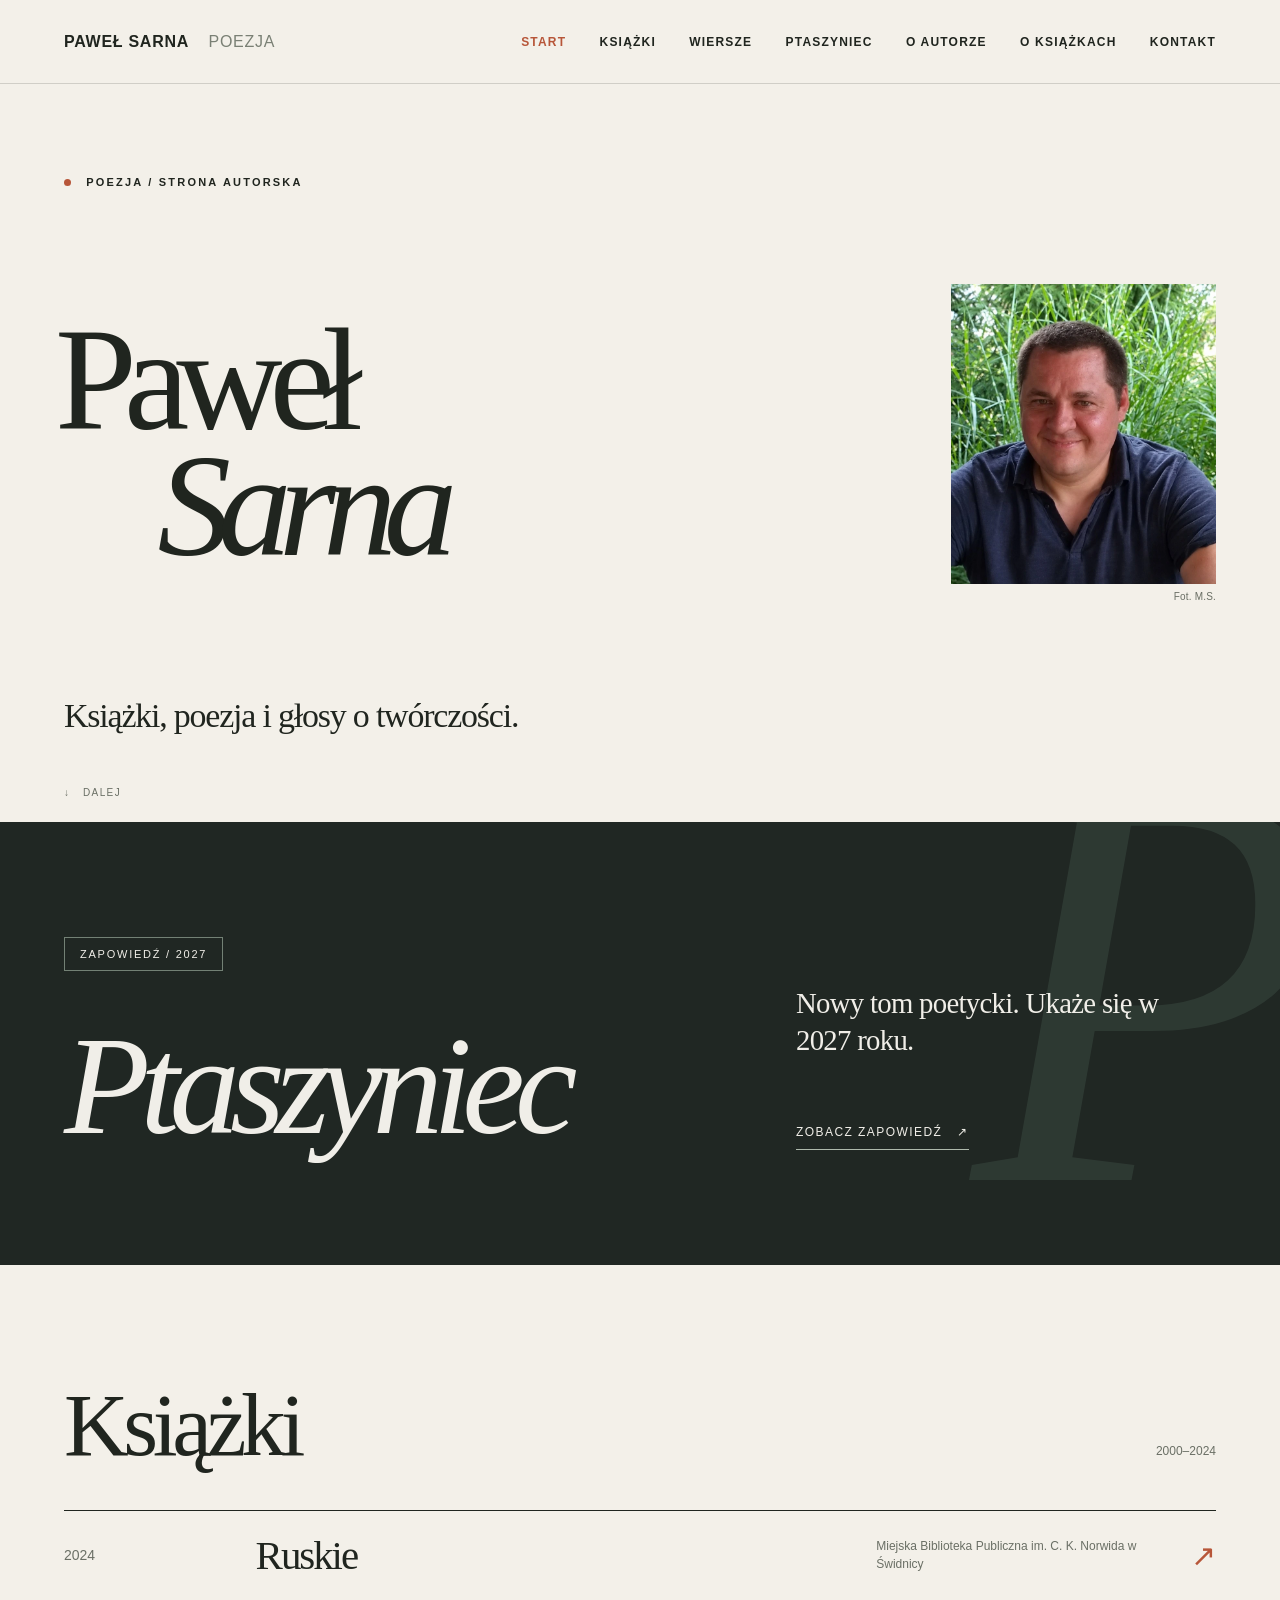
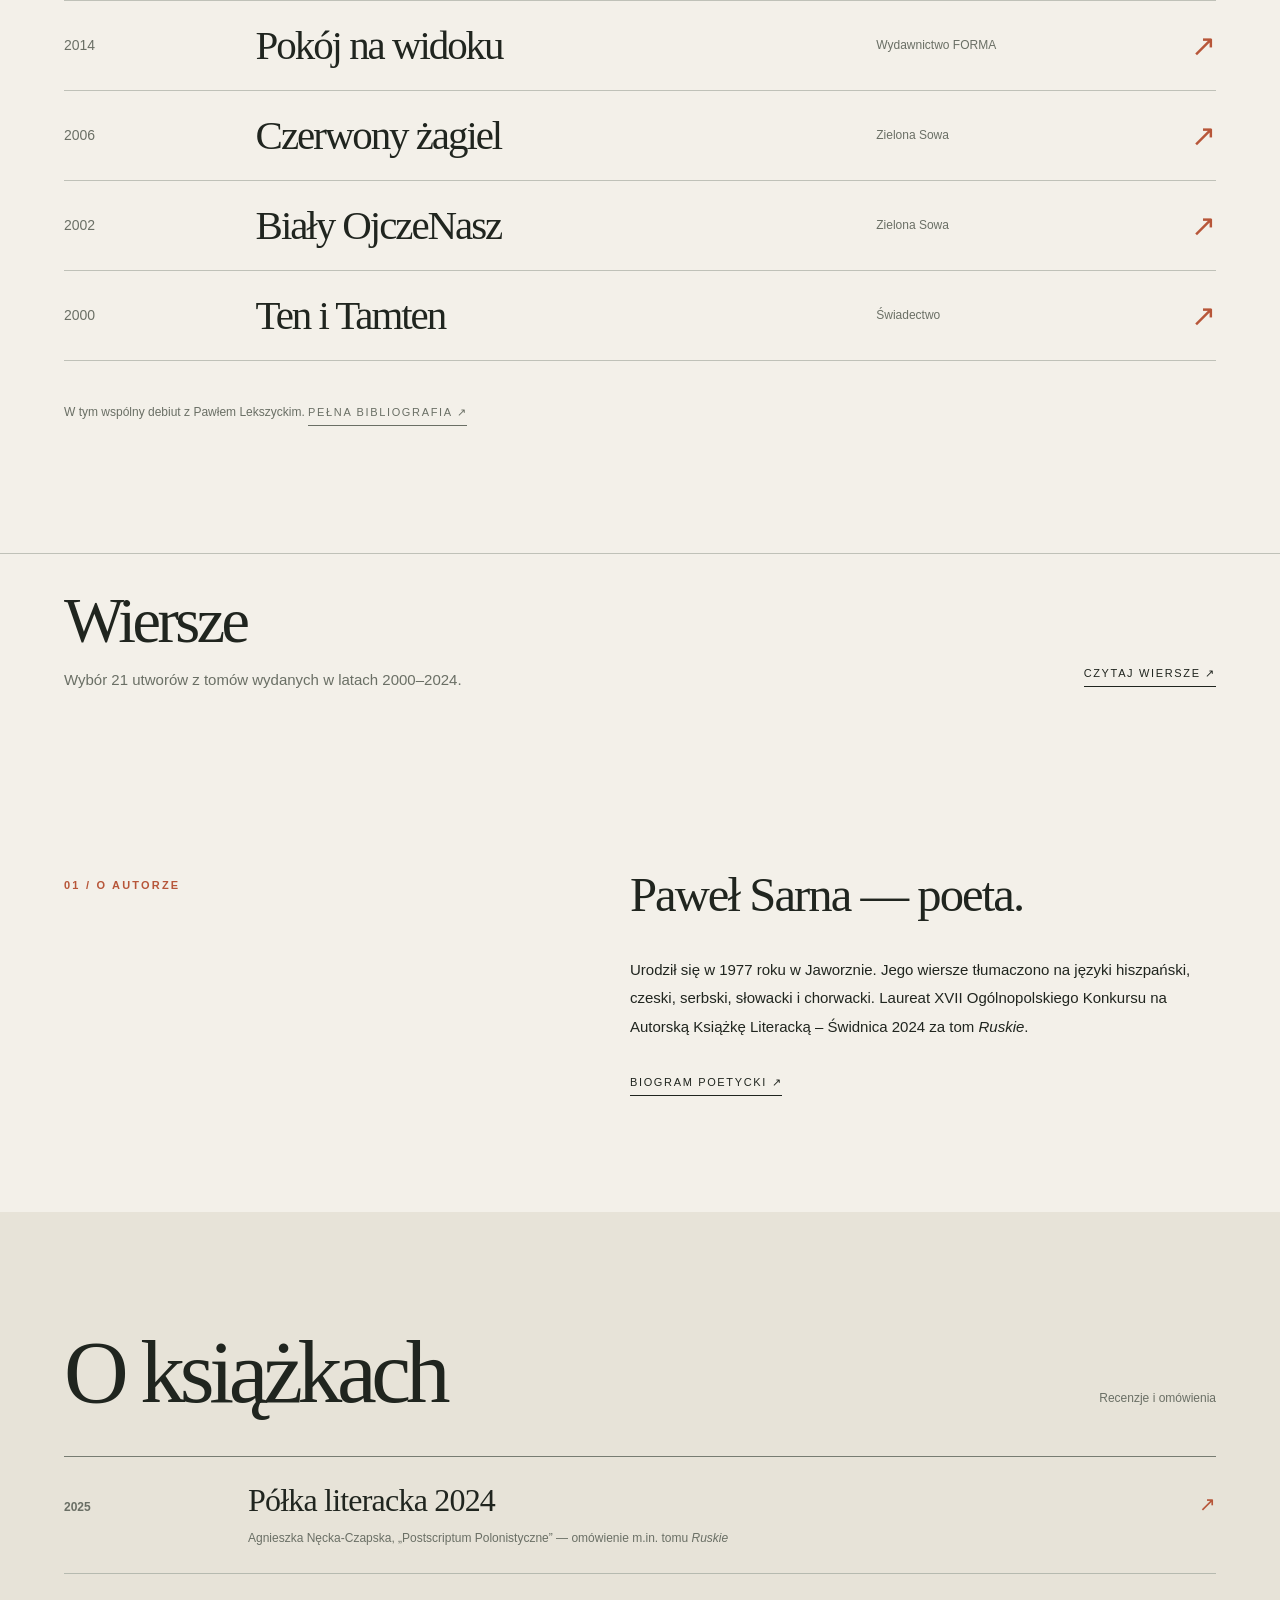
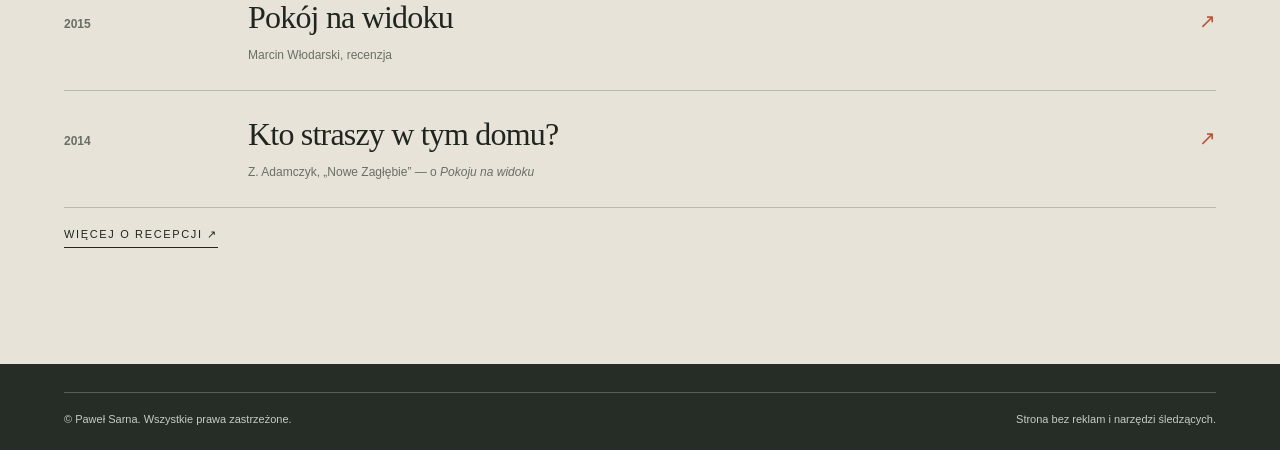
==== commit 871def32: "Dodaj wyraźny odsyłacz do 21 wierszy na stronie głównej" ====
--- a/index.html
+++ b/index.html
@@ -1 +1 @@
-<!doctype html><html lang="pl"><head><meta charset="utf-8"><meta name="viewport" content="width=device-width, initial-scale=1"><meta name="color-scheme" content="light"><meta name="theme-color" content="#f3f0e9"><link rel="icon" type="image/svg+xml" href="favicon.svg"><link rel="stylesheet" href="style.css?v=footer-20261114"><script defer src="script.js"></script><title>Paweł Sarna – poeta | Wiersze, książki i biogram</title><meta name="description" content="Paweł Sarna – poeta. Wiersze, książki, biogram, recenzje i zapowiedź nowego tomu „Ptaszyniec” (2027)."><meta property="og:title" content="Paweł Sarna – poeta | Wiersze, książki i biogram"><meta property="og:description" content="Paweł Sarna – poeta. Wiersze, książki, biogram, recenzje i zapowiedź nowego tomu „Ptaszyniec” (2027)."><meta property="og:type" content="website"><link rel="canonical" href="https://pawelsarna.github.io/"><meta name="author" content="Paweł Sarna"><meta property="og:url" content="https://pawelsarna.github.io/"><meta property="og:site_name" content="Paweł Sarna — poezja"><meta property="og:locale" content="pl_PL"><meta property="og:image" content="https://pawelsarna.github.io/og-pawel-sarna.png"><meta property="og:image:secure_url" content="https://pawelsarna.github.io/og-pawel-sarna.png"><meta property="og:image:type" content="image/png"><meta property="og:image:width" content="1200"><meta property="og:image:height" content="630"><meta property="og:image:alt" content="Paweł Sarna — poezja, oficjalna strona autorska"><meta name="twitter:card" content="summary_large_image"><meta name="twitter:title" content="Paweł Sarna – poeta | Wiersze, książki i biogram"><meta name="twitter:description" content="Paweł Sarna – poeta. Wiersze, książki, biogram, recenzje i zapowiedź nowego tomu „Ptaszyniec” (2027)."><meta name="twitter:image" content="https://pawelsarna.github.io/og-pawel-sarna.png"><script type="application/ld+json">{"@context":"https://schema.org","@graph":[{"@type":"Person","@id":"https://pawelsarna.github.io/#autor","name":"Paweł Sarna","url":"https://pawelsarna.github.io/","description":"Polski poeta, autor tomów Ten i Tamten, Biały OjczeNasz, Czerwony żagiel, Pokój na widoku i Ruskie.","birthDate":"1977","birthPlace":{"@type":"Place","name":"Jaworzno"},"hasOccupation":{"@type":"Occupation","name":"Poeta"}},{"@type":"WebSite","@id":"https://pawelsarna.github.io/#witryna","url":"https://pawelsarna.github.io/","name":"Paweł Sarna – poezja","inLanguage":"pl","publisher":{"@id":"https://pawelsarna.github.io/#autor"}},{"@type":"WebPage","@id":"https://pawelsarna.github.io/#strona","url":"https://pawelsarna.github.io/","name":"Paweł Sarna – poeta | Wiersze, książki i biogram","description":"Paweł Sarna – poeta. Wiersze, książki, biogram, recenzje i zapowiedź nowego tomu „Ptaszyniec” (2027).","inLanguage":"pl","isPartOf":{"@id":"https://pawelsarna.github.io/#witryna"},"about":{"@id":"https://pawelsarna.github.io/#autor"},"mainEntity":{"@id":"https://pawelsarna.github.io/#autor"}}]}</script><meta name="google-site-verification" content="Xz0HZo8JojsOXzrcu-SVGrXaliGndkDuEV7CHBp7d40"></head><body><a class="skip" href="#tresc">Przejdź do treści</a><header class="site-header"><div class="shell nav"><a class="brand" href="index.html" aria-label="Paweł Sarna, strona główna">Paweł Sarna <span>poezja</span></a><button class="nav-toggle" aria-label="Otwórz lub zamknij menu" aria-expanded="false" aria-controls="menu">Menu ☰</button><nav id="menu" class="nav-links" aria-label="Nawigacja główna"><a href="index.html" class="active" aria-current="page">Start</a><a href="ksiazki.html">Książki</a><a href="wiersze.html">Wiersze</a><a href="ptaszyniec.html">Ptaszyniec</a><a href="o-autorze.html">O autorze</a><a href="o-ksiazkach.html">O książkach</a><a href="kontakt.html">Kontakt</a></nav></div></header><main id="tresc"><section class="shell hero" aria-labelledby="main-title"><div class="hero-top"><div class="eyebrow"><span class="point"></span> Poezja / Strona autorska</div></div><div class="hero-main"><h1 class="hero-name" id="main-title">Paweł<span class="surname">Sarna</span></h1><figure class="hero-portrait"><img src="assets/pawel-sarna-portret-ostry.webp" alt="Portret Pawła Sarny" width="818" height="925" fetchpriority="high" decoding="async"><figcaption>Fot. M.S.</figcaption></figure></div><div class="hero-bottom"><p class="hero-deck">Książki, poezja i głosy o twórczości.</p></div><div class="scroll-note">↓ &nbsp; Dalej</div></section><section class="feature" aria-labelledby="pt-title"><div class="feature-watermark" aria-hidden="true">P</div><div class="shell"><div class="feature-inner"><div><div class="feature-status">Zapowiedź / 2027</div><h2 id="pt-title">Ptaszyniec</h2></div><div class="feature-text"><p>Nowy tom poetycki. Ukaże się w 2027 roku.</p><a class="feature-link" href="ptaszyniec.html">Zobacz zapowiedź <span aria-hidden="true">↗</span></a></div></div></div></section><section class="shell section" id="ksiazki"><div class="section-head"><h2>Książki</h2><p>2000–2024</p></div><div class="book-table"><a class="book-row" href="ksiazki.html#ruskie"><span class="book-year">2024</span><span class="book-name">Ruskie</span><span class="book-pub">Miejska Biblioteka Publiczna im. C. K. Norwida w Świdnicy</span><span class="book-arrow" aria-hidden="true">↗</span></a><a class="book-row" href="ksiazki.html#pokoj"><span class="book-year">2014</span><span class="book-name">Pokój na widoku</span><span class="book-pub">Wydawnictwo FORMA</span><span class="book-arrow" aria-hidden="true">↗</span></a><a class="book-row" href="ksiazki.html#czerwony"><span class="book-year">2006</span><span class="book-name">Czerwony żagiel</span><span class="book-pub">Zielona Sowa</span><span class="book-arrow" aria-hidden="true">↗</span></a><a class="book-row" href="ksiazki.html#bialy"><span class="book-year">2002</span><span class="book-name">Biały OjczeNasz</span><span class="book-pub">Zielona Sowa</span><span class="book-arrow" aria-hidden="true">↗</span></a><a class="book-row" href="ksiazki.html#ten"><span class="book-year">2000</span><span class="book-name">Ten i Tamten</span><span class="book-pub">Świadectwo</span><span class="book-arrow" aria-hidden="true">↗</span></a></div><p class="book-note">W tym wspólny debiut z Pawłem Lekszyckim. <a class="text-link" href="ksiazki.html">Pełna bibliografia ↗</a> <a class="text-link" href="wiersze.html">Czytaj wiersze ↗</a></p></section><section class="shell section split"><div><div class="eyebrow side-label">01 / O autorze</div></div><div><p class="bio-lead">Paweł Sarna — poeta.</p><p class="bio-p">Urodził się w 1977 roku w Jaworznie. Jego wiersze tłumaczono na języki hiszpański, czeski, serbski, słowacki i chorwacki. Laureat XVII Ogólnopolskiego Konkursu na Autorską Książkę Literacką – Świdnica 2024 za tom <em>Ruskie</em>.</p><a class="text-link" href="o-autorze.html">Biogram poetycki ↗</a></div></section><section class="press section"><div class="shell"><div class="section-head"><h2>O książkach</h2><p>Recenzje i omówienia</p></div><div class="press-list"><a class="press-row" href="https://journals.us.edu.pl/index.php/PPol/article/view/18434" rel="noopener noreferrer" target="_blank"><span class="press-date">2025</span><span class="press-main"><strong>Półka literacka 2024</strong><span>Agnieszka Nęcka-Czapska, „Postscriptum Polonistyczne” — omówienie m.in. tomu <em>Ruskie</em></span></span><span class="press-arr">↗</span></a><a class="press-row" href="https://wforma.eu/-pokoj-na-widoku-http-czytaniewpiwnicyblogspotcom-08012015.html" rel="noopener noreferrer" target="_blank"><span class="press-date">2015</span><span class="press-main"><strong>Pokój na widoku</strong><span>Marcin Włodarski, recenzja</span></span><span class="press-arr">↗</span></a><a class="press-row" href="https://wforma.eu/-kto-straszy-w-tym-domu-wwwnowezaglebiepl-08122014.html" rel="noopener noreferrer" target="_blank"><span class="press-date">2014</span><span class="press-main"><strong>Kto straszy w tym domu?</strong><span>Z. Adamczyk, „Nowe Zagłębie” — o <em>Pokoju na widoku</em></span></span><span class="press-arr">↗</span></a></div><a class="text-link" href="o-ksiazkach.html">Więcej o recepcji ↗</a></div></section></main><footer class="footer"><div class="shell"><div class="footer-bottom"><span>© Paweł Sarna. Wszystkie prawa zastrzeżone.</span><span>Strona bez reklam i narzędzi śledzących.</span></div></div></footer></body></html>+<!doctype html><html lang="pl"><head><meta charset="utf-8"><meta name="viewport" content="width=device-width, initial-scale=1"><meta name="color-scheme" content="light"><meta name="theme-color" content="#f3f0e9"><link rel="icon" type="image/svg+xml" href="favicon.svg"><link rel="stylesheet" href="style.css?v=wiersze-20261114"><script defer src="script.js"></script><title>Paweł Sarna – poeta | Wiersze, książki i biogram</title><meta name="description" content="Paweł Sarna – poeta. Wiersze, książki, biogram, recenzje i zapowiedź nowego tomu „Ptaszyniec” (2027)."><meta property="og:title" content="Paweł Sarna – poeta | Wiersze, książki i biogram"><meta property="og:description" content="Paweł Sarna – poeta. Wiersze, książki, biogram, recenzje i zapowiedź nowego tomu „Ptaszyniec” (2027)."><meta property="og:type" content="website"><link rel="canonical" href="https://pawelsarna.github.io/"><meta name="author" content="Paweł Sarna"><meta property="og:url" content="https://pawelsarna.github.io/"><meta property="og:site_name" content="Paweł Sarna — poezja"><meta property="og:locale" content="pl_PL"><meta property="og:image" content="https://pawelsarna.github.io/og-pawel-sarna.png"><meta property="og:image:secure_url" content="https://pawelsarna.github.io/og-pawel-sarna.png"><meta property="og:image:type" content="image/png"><meta property="og:image:width" content="1200"><meta property="og:image:height" content="630"><meta property="og:image:alt" content="Paweł Sarna — poezja, oficjalna strona autorska"><meta name="twitter:card" content="summary_large_image"><meta name="twitter:title" content="Paweł Sarna – poeta | Wiersze, książki i biogram"><meta name="twitter:description" content="Paweł Sarna – poeta. Wiersze, książki, biogram, recenzje i zapowiedź nowego tomu „Ptaszyniec” (2027)."><meta name="twitter:image" content="https://pawelsarna.github.io/og-pawel-sarna.png"><script type="application/ld+json">{"@context":"https://schema.org","@graph":[{"@type":"Person","@id":"https://pawelsarna.github.io/#autor","name":"Paweł Sarna","url":"https://pawelsarna.github.io/","description":"Polski poeta, autor tomów Ten i Tamten, Biały OjczeNasz, Czerwony żagiel, Pokój na widoku i Ruskie.","birthDate":"1977","birthPlace":{"@type":"Place","name":"Jaworzno"},"hasOccupation":{"@type":"Occupation","name":"Poeta"}},{"@type":"WebSite","@id":"https://pawelsarna.github.io/#witryna","url":"https://pawelsarna.github.io/","name":"Paweł Sarna – poezja","inLanguage":"pl","publisher":{"@id":"https://pawelsarna.github.io/#autor"}},{"@type":"WebPage","@id":"https://pawelsarna.github.io/#strona","url":"https://pawelsarna.github.io/","name":"Paweł Sarna – poeta | Wiersze, książki i biogram","description":"Paweł Sarna – poeta. Wiersze, książki, biogram, recenzje i zapowiedź nowego tomu „Ptaszyniec” (2027).","inLanguage":"pl","isPartOf":{"@id":"https://pawelsarna.github.io/#witryna"},"about":{"@id":"https://pawelsarna.github.io/#autor"},"mainEntity":{"@id":"https://pawelsarna.github.io/#autor"}}]}</script><meta name="google-site-verification" content="Xz0HZo8JojsOXzrcu-SVGrXaliGndkDuEV7CHBp7d40"></head><body><a class="skip" href="#tresc">Przejdź do treści</a><header class="site-header"><div class="shell nav"><a class="brand" href="index.html" aria-label="Paweł Sarna, strona główna">Paweł Sarna <span>poezja</span></a><button class="nav-toggle" aria-label="Otwórz lub zamknij menu" aria-expanded="false" aria-controls="menu">Menu ☰</button><nav id="menu" class="nav-links" aria-label="Nawigacja główna"><a href="index.html" class="active" aria-current="page">Start</a><a href="ksiazki.html">Książki</a><a href="wiersze.html">Wiersze</a><a href="ptaszyniec.html">Ptaszyniec</a><a href="o-autorze.html">O autorze</a><a href="o-ksiazkach.html">O książkach</a><a href="kontakt.html">Kontakt</a></nav></div></header><main id="tresc"><section class="shell hero" aria-labelledby="main-title"><div class="hero-top"><div class="eyebrow"><span class="point"></span> Poezja / Strona autorska</div></div><div class="hero-main"><h1 class="hero-name" id="main-title">Paweł<span class="surname">Sarna</span></h1><figure class="hero-portrait"><img src="assets/pawel-sarna-portret-ostry.webp" alt="Portret Pawła Sarny" width="818" height="925" fetchpriority="high" decoding="async"><figcaption>Fot. M.S.</figcaption></figure></div><div class="hero-bottom"><p class="hero-deck">Książki, poezja i głosy o twórczości.</p></div><div class="scroll-note">↓ &nbsp; Dalej</div></section><section class="feature" aria-labelledby="pt-title"><div class="feature-watermark" aria-hidden="true">P</div><div class="shell"><div class="feature-inner"><div><div class="feature-status">Zapowiedź / 2027</div><h2 id="pt-title">Ptaszyniec</h2></div><div class="feature-text"><p>Nowy tom poetycki. Ukaże się w 2027 roku.</p><a class="feature-link" href="ptaszyniec.html">Zobacz zapowiedź <span aria-hidden="true">↗</span></a></div></div></div></section><section class="shell section" id="ksiazki"><div class="section-head"><h2>Książki</h2><p>2000–2024</p></div><div class="book-table"><a class="book-row" href="ksiazki.html#ruskie"><span class="book-year">2024</span><span class="book-name">Ruskie</span><span class="book-pub">Miejska Biblioteka Publiczna im. C. K. Norwida w Świdnicy</span><span class="book-arrow" aria-hidden="true">↗</span></a><a class="book-row" href="ksiazki.html#pokoj"><span class="book-year">2014</span><span class="book-name">Pokój na widoku</span><span class="book-pub">Wydawnictwo FORMA</span><span class="book-arrow" aria-hidden="true">↗</span></a><a class="book-row" href="ksiazki.html#czerwony"><span class="book-year">2006</span><span class="book-name">Czerwony żagiel</span><span class="book-pub">Zielona Sowa</span><span class="book-arrow" aria-hidden="true">↗</span></a><a class="book-row" href="ksiazki.html#bialy"><span class="book-year">2002</span><span class="book-name">Biały OjczeNasz</span><span class="book-pub">Zielona Sowa</span><span class="book-arrow" aria-hidden="true">↗</span></a><a class="book-row" href="ksiazki.html#ten"><span class="book-year">2000</span><span class="book-name">Ten i Tamten</span><span class="book-pub">Świadectwo</span><span class="book-arrow" aria-hidden="true">↗</span></a></div><p class="book-note">W tym wspólny debiut z Pawłem Lekszyckim. <a class="text-link" href="ksiazki.html">Pełna bibliografia ↗</a></p></section><section class="shell home-poetry" id="wybor-wierszy" aria-labelledby="home-poetry-title"><div class="home-poetry-copy"><h2 id="home-poetry-title">Wiersze</h2><p>Wybór 21 utworów z tomów wydanych w latach 2000–2024.</p></div><a class="text-link" href="wiersze.html">Czytaj wiersze ↗</a></section><section class="shell section split"><div><div class="eyebrow side-label">01 / O autorze</div></div><div><p class="bio-lead">Paweł Sarna — poeta.</p><p class="bio-p">Urodził się w 1977 roku w Jaworznie. Jego wiersze tłumaczono na języki hiszpański, czeski, serbski, słowacki i chorwacki. Laureat XVII Ogólnopolskiego Konkursu na Autorską Książkę Literacką – Świdnica 2024 za tom <em>Ruskie</em>.</p><a class="text-link" href="o-autorze.html">Biogram poetycki ↗</a></div></section><section class="press section"><div class="shell"><div class="section-head"><h2>O książkach</h2><p>Recenzje i omówienia</p></div><div class="press-list"><a class="press-row" href="https://journals.us.edu.pl/index.php/PPol/article/view/18434" rel="noopener noreferrer" target="_blank"><span class="press-date">2025</span><span class="press-main"><strong>Półka literacka 2024</strong><span>Agnieszka Nęcka-Czapska, „Postscriptum Polonistyczne” — omówienie m.in. tomu <em>Ruskie</em></span></span><span class="press-arr">↗</span></a><a class="press-row" href="https://wforma.eu/-pokoj-na-widoku-http-czytaniewpiwnicyblogspotcom-08012015.html" rel="noopener noreferrer" target="_blank"><span class="press-date">2015</span><span class="press-main"><strong>Pokój na widoku</strong><span>Marcin Włodarski, recenzja</span></span><span class="press-arr">↗</span></a><a class="press-row" href="https://wforma.eu/-kto-straszy-w-tym-domu-wwwnowezaglebiepl-08122014.html" rel="noopener noreferrer" target="_blank"><span class="press-date">2014</span><span class="press-main"><strong>Kto straszy w tym domu?</strong><span>Z. Adamczyk, „Nowe Zagłębie” — o <em>Pokoju na widoku</em></span></span><span class="press-arr">↗</span></a></div><a class="text-link" href="o-ksiazkach.html">Więcej o recepcji ↗</a></div></section></main><footer class="footer"><div class="shell"><div class="footer-bottom"><span>© Paweł Sarna. Wszystkie prawa zastrzeżone.</span><span>Strona bez reklam i narzędzi śledzących.</span></div></div></footer></body></html>
--- a/style.css
+++ b/style.css
@@ -138,3 +138,10 @@
 
 /* Daty pod wierszami w układzie zgodnym z wydaniem. */
 .poetry-stanza--date-left{text-align:left}
+
+/* Zwięzły odsyłacz do wyboru wierszy na stronie głównej. */
+.home-poetry{border-top:1px solid var(--line);padding-top:35px;padding-bottom:60px;display:flex;align-items:flex-end;justify-content:space-between;gap:32px}
+.home-poetry h2{font:400 clamp(45px,5vw,74px)/1 var(--serif);letter-spacing:-.055em;margin:0 0 15px}
+.home-poetry p{font-size:15px;line-height:1.6;color:var(--muted);margin:0}
+.home-poetry .text-link{margin:0 0 5px;flex-shrink:0}
+@media(max-width:600px){.home-poetry{align-items:flex-start;flex-direction:column;gap:24px;padding-top:30px;padding-bottom:55px}}
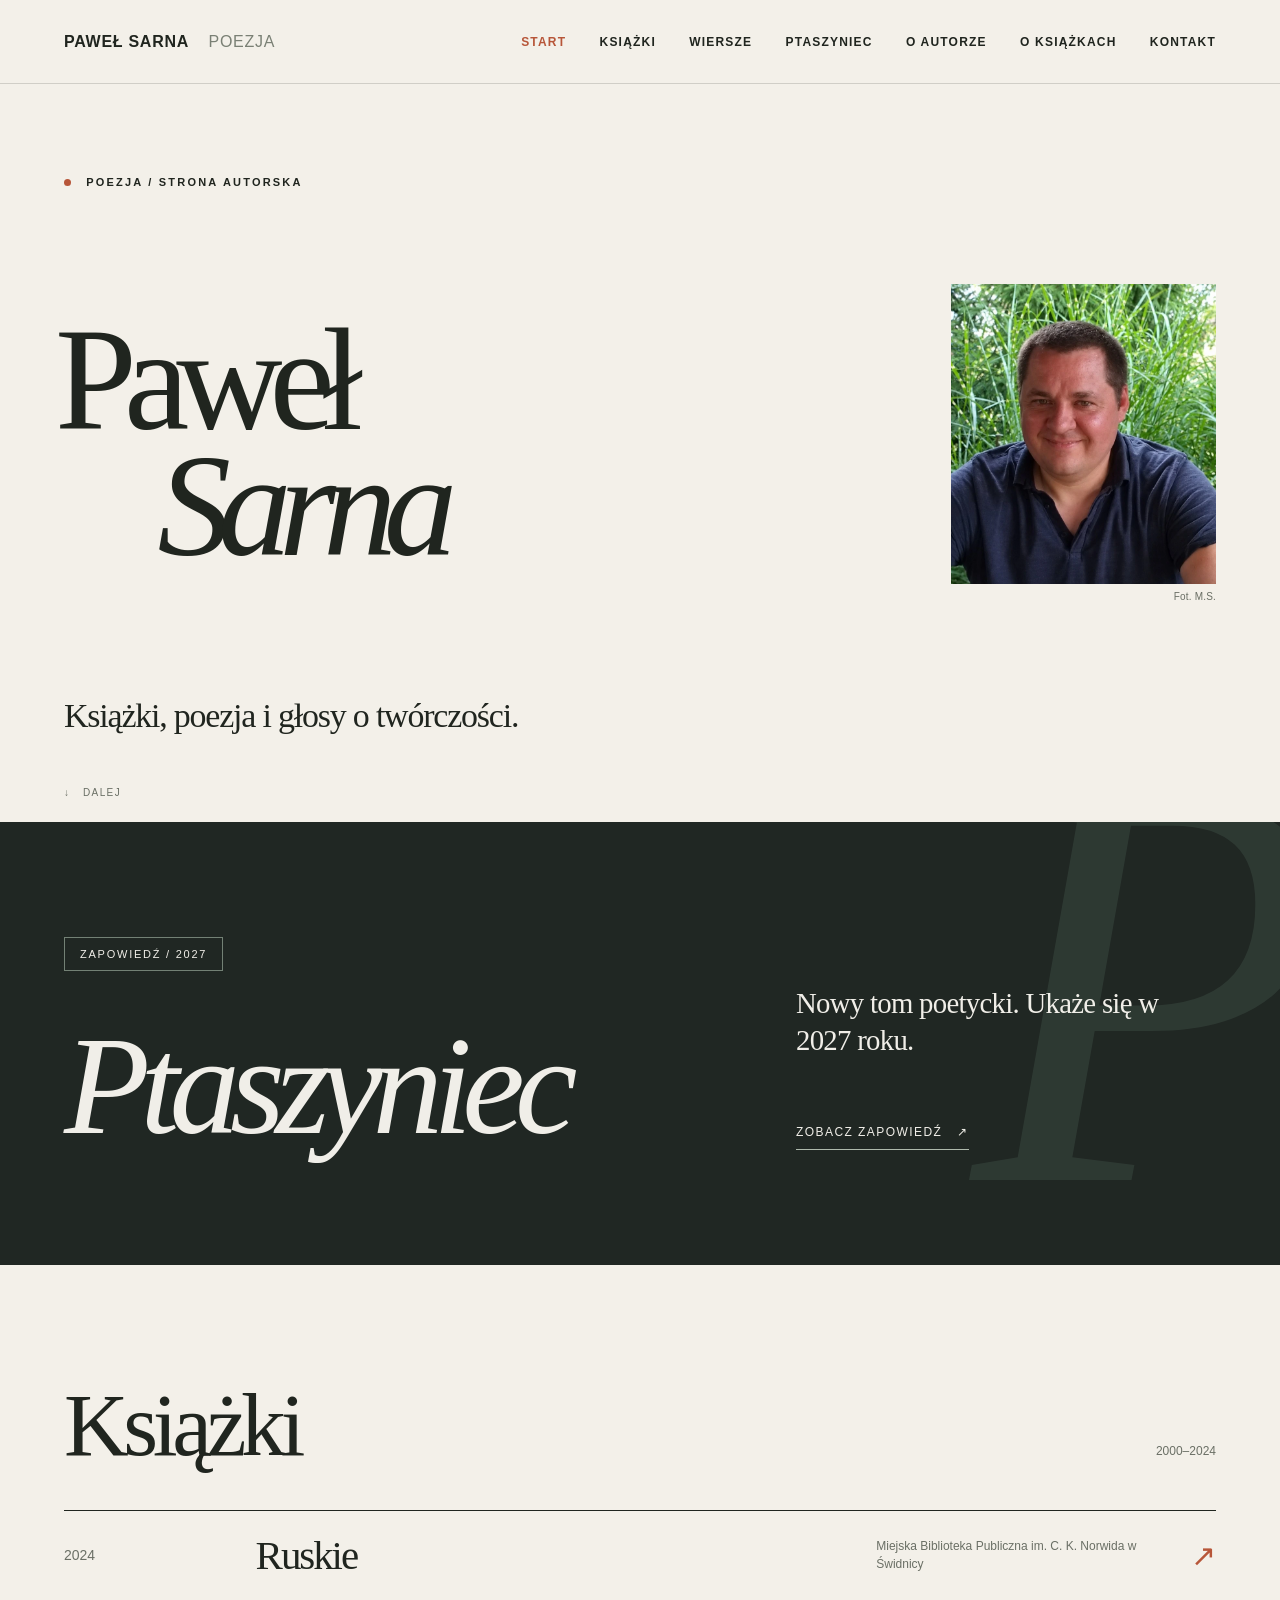
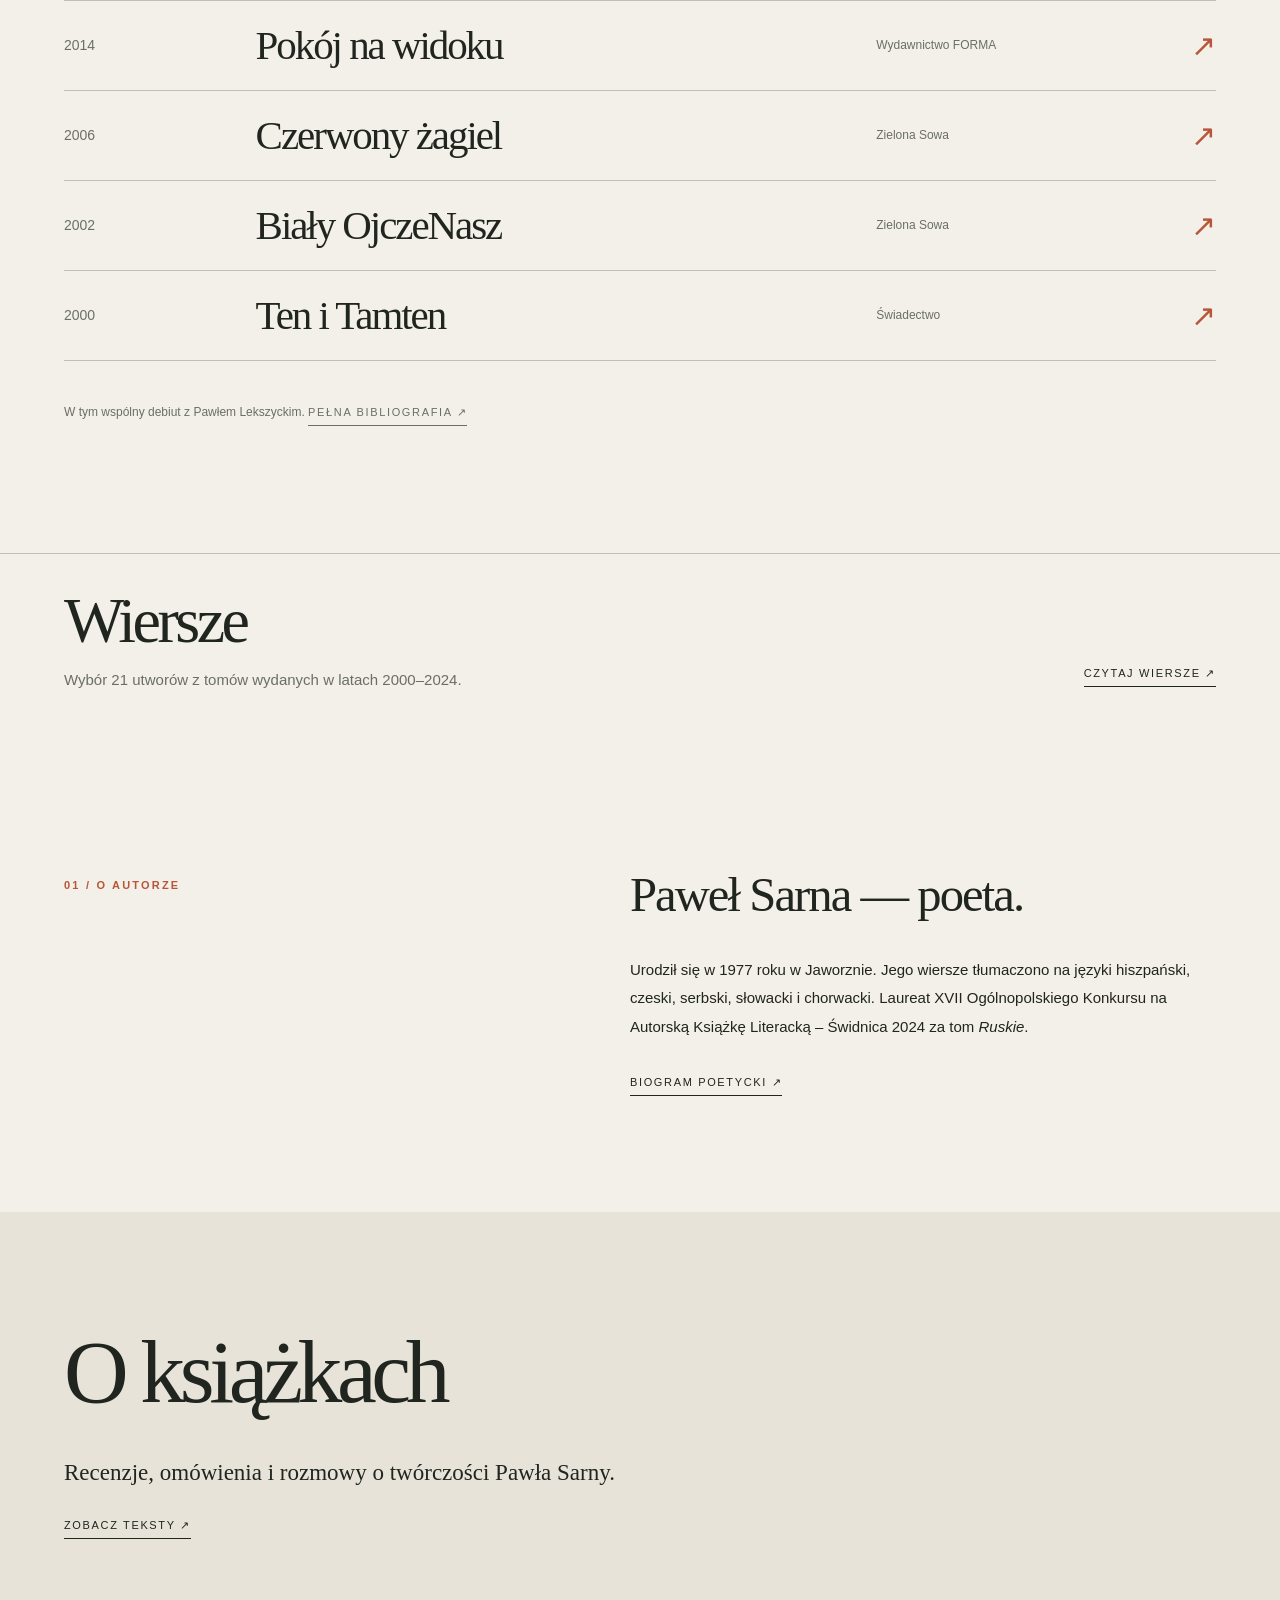
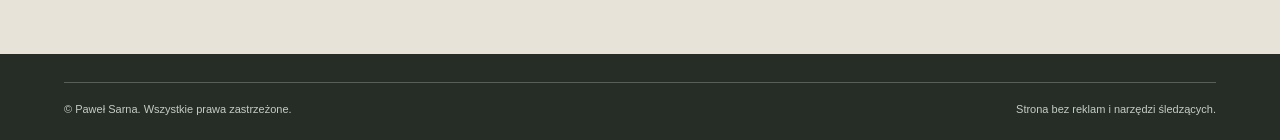
==== commit 8e92b3a2: "Zastąp recenzje na stronie głównej odsyłaczem do O książkach" ====
--- a/index.html
+++ b/index.html
@@ -1 +1 @@
-<!doctype html><html lang="pl"><head><meta charset="utf-8"><meta name="viewport" content="width=device-width, initial-scale=1"><meta name="color-scheme" content="light"><meta name="theme-color" content="#f3f0e9"><link rel="icon" type="image/svg+xml" href="favicon.svg"><link rel="stylesheet" href="style.css?v=wiersze-20261114"><script defer src="script.js"></script><title>Paweł Sarna – poeta | Wiersze, książki i biogram</title><meta name="description" content="Paweł Sarna – poeta. Wiersze, książki, biogram, recenzje i zapowiedź nowego tomu „Ptaszyniec” (2027)."><meta property="og:title" content="Paweł Sarna – poeta | Wiersze, książki i biogram"><meta property="og:description" content="Paweł Sarna – poeta. Wiersze, książki, biogram, recenzje i zapowiedź nowego tomu „Ptaszyniec” (2027)."><meta property="og:type" content="website"><link rel="canonical" href="https://pawelsarna.github.io/"><meta name="author" content="Paweł Sarna"><meta property="og:url" content="https://pawelsarna.github.io/"><meta property="og:site_name" content="Paweł Sarna — poezja"><meta property="og:locale" content="pl_PL"><meta property="og:image" content="https://pawelsarna.github.io/og-pawel-sarna.png"><meta property="og:image:secure_url" content="https://pawelsarna.github.io/og-pawel-sarna.png"><meta property="og:image:type" content="image/png"><meta property="og:image:width" content="1200"><meta property="og:image:height" content="630"><meta property="og:image:alt" content="Paweł Sarna — poezja, oficjalna strona autorska"><meta name="twitter:card" content="summary_large_image"><meta name="twitter:title" content="Paweł Sarna – poeta | Wiersze, książki i biogram"><meta name="twitter:description" content="Paweł Sarna – poeta. Wiersze, książki, biogram, recenzje i zapowiedź nowego tomu „Ptaszyniec” (2027)."><meta name="twitter:image" content="https://pawelsarna.github.io/og-pawel-sarna.png"><script type="application/ld+json">{"@context":"https://schema.org","@graph":[{"@type":"Person","@id":"https://pawelsarna.github.io/#autor","name":"Paweł Sarna","url":"https://pawelsarna.github.io/","description":"Polski poeta, autor tomów Ten i Tamten, Biały OjczeNasz, Czerwony żagiel, Pokój na widoku i Ruskie.","birthDate":"1977","birthPlace":{"@type":"Place","name":"Jaworzno"},"hasOccupation":{"@type":"Occupation","name":"Poeta"}},{"@type":"WebSite","@id":"https://pawelsarna.github.io/#witryna","url":"https://pawelsarna.github.io/","name":"Paweł Sarna – poezja","inLanguage":"pl","publisher":{"@id":"https://pawelsarna.github.io/#autor"}},{"@type":"WebPage","@id":"https://pawelsarna.github.io/#strona","url":"https://pawelsarna.github.io/","name":"Paweł Sarna – poeta | Wiersze, książki i biogram","description":"Paweł Sarna – poeta. Wiersze, książki, biogram, recenzje i zapowiedź nowego tomu „Ptaszyniec” (2027).","inLanguage":"pl","isPartOf":{"@id":"https://pawelsarna.github.io/#witryna"},"about":{"@id":"https://pawelsarna.github.io/#autor"},"mainEntity":{"@id":"https://pawelsarna.github.io/#autor"}}]}</script><meta name="google-site-verification" content="Xz0HZo8JojsOXzrcu-SVGrXaliGndkDuEV7CHBp7d40"></head><body><a class="skip" href="#tresc">Przejdź do treści</a><header class="site-header"><div class="shell nav"><a class="brand" href="index.html" aria-label="Paweł Sarna, strona główna">Paweł Sarna <span>poezja</span></a><button class="nav-toggle" aria-label="Otwórz lub zamknij menu" aria-expanded="false" aria-controls="menu">Menu ☰</button><nav id="menu" class="nav-links" aria-label="Nawigacja główna"><a href="index.html" class="active" aria-current="page">Start</a><a href="ksiazki.html">Książki</a><a href="wiersze.html">Wiersze</a><a href="ptaszyniec.html">Ptaszyniec</a><a href="o-autorze.html">O autorze</a><a href="o-ksiazkach.html">O książkach</a><a href="kontakt.html">Kontakt</a></nav></div></header><main id="tresc"><section class="shell hero" aria-labelledby="main-title"><div class="hero-top"><div class="eyebrow"><span class="point"></span> Poezja / Strona autorska</div></div><div class="hero-main"><h1 class="hero-name" id="main-title">Paweł<span class="surname">Sarna</span></h1><figure class="hero-portrait"><img src="assets/pawel-sarna-portret-ostry.webp" alt="Portret Pawła Sarny" width="818" height="925" fetchpriority="high" decoding="async"><figcaption>Fot. M.S.</figcaption></figure></div><div class="hero-bottom"><p class="hero-deck">Książki, poezja i głosy o twórczości.</p></div><div class="scroll-note">↓ &nbsp; Dalej</div></section><section class="feature" aria-labelledby="pt-title"><div class="feature-watermark" aria-hidden="true">P</div><div class="shell"><div class="feature-inner"><div><div class="feature-status">Zapowiedź / 2027</div><h2 id="pt-title">Ptaszyniec</h2></div><div class="feature-text"><p>Nowy tom poetycki. Ukaże się w 2027 roku.</p><a class="feature-link" href="ptaszyniec.html">Zobacz zapowiedź <span aria-hidden="true">↗</span></a></div></div></div></section><section class="shell section" id="ksiazki"><div class="section-head"><h2>Książki</h2><p>2000–2024</p></div><div class="book-table"><a class="book-row" href="ksiazki.html#ruskie"><span class="book-year">2024</span><span class="book-name">Ruskie</span><span class="book-pub">Miejska Biblioteka Publiczna im. C. K. Norwida w Świdnicy</span><span class="book-arrow" aria-hidden="true">↗</span></a><a class="book-row" href="ksiazki.html#pokoj"><span class="book-year">2014</span><span class="book-name">Pokój na widoku</span><span class="book-pub">Wydawnictwo FORMA</span><span class="book-arrow" aria-hidden="true">↗</span></a><a class="book-row" href="ksiazki.html#czerwony"><span class="book-year">2006</span><span class="book-name">Czerwony żagiel</span><span class="book-pub">Zielona Sowa</span><span class="book-arrow" aria-hidden="true">↗</span></a><a class="book-row" href="ksiazki.html#bialy"><span class="book-year">2002</span><span class="book-name">Biały OjczeNasz</span><span class="book-pub">Zielona Sowa</span><span class="book-arrow" aria-hidden="true">↗</span></a><a class="book-row" href="ksiazki.html#ten"><span class="book-year">2000</span><span class="book-name">Ten i Tamten</span><span class="book-pub">Świadectwo</span><span class="book-arrow" aria-hidden="true">↗</span></a></div><p class="book-note">W tym wspólny debiut z Pawłem Lekszyckim. <a class="text-link" href="ksiazki.html">Pełna bibliografia ↗</a></p></section><section class="shell home-poetry" id="wybor-wierszy" aria-labelledby="home-poetry-title"><div class="home-poetry-copy"><h2 id="home-poetry-title">Wiersze</h2><p>Wybór 21 utworów z tomów wydanych w latach 2000–2024.</p></div><a class="text-link" href="wiersze.html">Czytaj wiersze ↗</a></section><section class="shell section split"><div><div class="eyebrow side-label">01 / O autorze</div></div><div><p class="bio-lead">Paweł Sarna — poeta.</p><p class="bio-p">Urodził się w 1977 roku w Jaworznie. Jego wiersze tłumaczono na języki hiszpański, czeski, serbski, słowacki i chorwacki. Laureat XVII Ogólnopolskiego Konkursu na Autorską Książkę Literacką – Świdnica 2024 za tom <em>Ruskie</em>.</p><a class="text-link" href="o-autorze.html">Biogram poetycki ↗</a></div></section><section class="press section"><div class="shell"><div class="section-head"><h2>O książkach</h2><p>Recenzje i omówienia</p></div><div class="press-list"><a class="press-row" href="https://journals.us.edu.pl/index.php/PPol/article/view/18434" rel="noopener noreferrer" target="_blank"><span class="press-date">2025</span><span class="press-main"><strong>Półka literacka 2024</strong><span>Agnieszka Nęcka-Czapska, „Postscriptum Polonistyczne” — omówienie m.in. tomu <em>Ruskie</em></span></span><span class="press-arr">↗</span></a><a class="press-row" href="https://wforma.eu/-pokoj-na-widoku-http-czytaniewpiwnicyblogspotcom-08012015.html" rel="noopener noreferrer" target="_blank"><span class="press-date">2015</span><span class="press-main"><strong>Pokój na widoku</strong><span>Marcin Włodarski, recenzja</span></span><span class="press-arr">↗</span></a><a class="press-row" href="https://wforma.eu/-kto-straszy-w-tym-domu-wwwnowezaglebiepl-08122014.html" rel="noopener noreferrer" target="_blank"><span class="press-date">2014</span><span class="press-main"><strong>Kto straszy w tym domu?</strong><span>Z. Adamczyk, „Nowe Zagłębie” — o <em>Pokoju na widoku</em></span></span><span class="press-arr">↗</span></a></div><a class="text-link" href="o-ksiazkach.html">Więcej o recepcji ↗</a></div></section></main><footer class="footer"><div class="shell"><div class="footer-bottom"><span>© Paweł Sarna. Wszystkie prawa zastrzeżone.</span><span>Strona bez reklam i narzędzi śledzących.</span></div></div></footer></body></html>+<!doctype html><html lang="pl"><head><meta charset="utf-8"><meta name="viewport" content="width=device-width, initial-scale=1"><meta name="color-scheme" content="light"><meta name="theme-color" content="#f3f0e9"><link rel="icon" type="image/svg+xml" href="favicon.svg"><link rel="stylesheet" href="style.css?v=recepcja-20261114"><script defer src="script.js"></script><title>Paweł Sarna – poeta | Wiersze, książki i biogram</title><meta name="description" content="Paweł Sarna – poeta. Wiersze, książki, biogram, recenzje i zapowiedź nowego tomu „Ptaszyniec” (2027)."><meta property="og:title" content="Paweł Sarna – poeta | Wiersze, książki i biogram"><meta property="og:description" content="Paweł Sarna – poeta. Wiersze, książki, biogram, recenzje i zapowiedź nowego tomu „Ptaszyniec” (2027)."><meta property="og:type" content="website"><link rel="canonical" href="https://pawelsarna.github.io/"><meta name="author" content="Paweł Sarna"><meta property="og:url" content="https://pawelsarna.github.io/"><meta property="og:site_name" content="Paweł Sarna — poezja"><meta property="og:locale" content="pl_PL"><meta property="og:image" content="https://pawelsarna.github.io/og-pawel-sarna.png"><meta property="og:image:secure_url" content="https://pawelsarna.github.io/og-pawel-sarna.png"><meta property="og:image:type" content="image/png"><meta property="og:image:width" content="1200"><meta property="og:image:height" content="630"><meta property="og:image:alt" content="Paweł Sarna — poezja, oficjalna strona autorska"><meta name="twitter:card" content="summary_large_image"><meta name="twitter:title" content="Paweł Sarna – poeta | Wiersze, książki i biogram"><meta name="twitter:description" content="Paweł Sarna – poeta. Wiersze, książki, biogram, recenzje i zapowiedź nowego tomu „Ptaszyniec” (2027)."><meta name="twitter:image" content="https://pawelsarna.github.io/og-pawel-sarna.png"><script type="application/ld+json">{"@context":"https://schema.org","@graph":[{"@type":"Person","@id":"https://pawelsarna.github.io/#autor","name":"Paweł Sarna","url":"https://pawelsarna.github.io/","description":"Polski poeta, autor tomów Ten i Tamten, Biały OjczeNasz, Czerwony żagiel, Pokój na widoku i Ruskie.","birthDate":"1977","birthPlace":{"@type":"Place","name":"Jaworzno"},"hasOccupation":{"@type":"Occupation","name":"Poeta"}},{"@type":"WebSite","@id":"https://pawelsarna.github.io/#witryna","url":"https://pawelsarna.github.io/","name":"Paweł Sarna – poezja","inLanguage":"pl","publisher":{"@id":"https://pawelsarna.github.io/#autor"}},{"@type":"WebPage","@id":"https://pawelsarna.github.io/#strona","url":"https://pawelsarna.github.io/","name":"Paweł Sarna – poeta | Wiersze, książki i biogram","description":"Paweł Sarna – poeta. Wiersze, książki, biogram, recenzje i zapowiedź nowego tomu „Ptaszyniec” (2027).","inLanguage":"pl","isPartOf":{"@id":"https://pawelsarna.github.io/#witryna"},"about":{"@id":"https://pawelsarna.github.io/#autor"},"mainEntity":{"@id":"https://pawelsarna.github.io/#autor"}}]}</script><meta name="google-site-verification" content="Xz0HZo8JojsOXzrcu-SVGrXaliGndkDuEV7CHBp7d40"></head><body><a class="skip" href="#tresc">Przejdź do treści</a><header class="site-header"><div class="shell nav"><a class="brand" href="index.html" aria-label="Paweł Sarna, strona główna">Paweł Sarna <span>poezja</span></a><button class="nav-toggle" aria-label="Otwórz lub zamknij menu" aria-expanded="false" aria-controls="menu">Menu ☰</button><nav id="menu" class="nav-links" aria-label="Nawigacja główna"><a href="index.html" class="active" aria-current="page">Start</a><a href="ksiazki.html">Książki</a><a href="wiersze.html">Wiersze</a><a href="ptaszyniec.html">Ptaszyniec</a><a href="o-autorze.html">O autorze</a><a href="o-ksiazkach.html">O książkach</a><a href="kontakt.html">Kontakt</a></nav></div></header><main id="tresc"><section class="shell hero" aria-labelledby="main-title"><div class="hero-top"><div class="eyebrow"><span class="point"></span> Poezja / Strona autorska</div></div><div class="hero-main"><h1 class="hero-name" id="main-title">Paweł<span class="surname">Sarna</span></h1><figure class="hero-portrait"><img src="assets/pawel-sarna-portret-ostry.webp" alt="Portret Pawła Sarny" width="818" height="925" fetchpriority="high" decoding="async"><figcaption>Fot. M.S.</figcaption></figure></div><div class="hero-bottom"><p class="hero-deck">Książki, poezja i głosy o twórczości.</p></div><div class="scroll-note">↓ &nbsp; Dalej</div></section><section class="feature" aria-labelledby="pt-title"><div class="feature-watermark" aria-hidden="true">P</div><div class="shell"><div class="feature-inner"><div><div class="feature-status">Zapowiedź / 2027</div><h2 id="pt-title">Ptaszyniec</h2></div><div class="feature-text"><p>Nowy tom poetycki. Ukaże się w 2027 roku.</p><a class="feature-link" href="ptaszyniec.html">Zobacz zapowiedź <span aria-hidden="true">↗</span></a></div></div></div></section><section class="shell section" id="ksiazki"><div class="section-head"><h2>Książki</h2><p>2000–2024</p></div><div class="book-table"><a class="book-row" href="ksiazki.html#ruskie"><span class="book-year">2024</span><span class="book-name">Ruskie</span><span class="book-pub">Miejska Biblioteka Publiczna im. C. K. Norwida w Świdnicy</span><span class="book-arrow" aria-hidden="true">↗</span></a><a class="book-row" href="ksiazki.html#pokoj"><span class="book-year">2014</span><span class="book-name">Pokój na widoku</span><span class="book-pub">Wydawnictwo FORMA</span><span class="book-arrow" aria-hidden="true">↗</span></a><a class="book-row" href="ksiazki.html#czerwony"><span class="book-year">2006</span><span class="book-name">Czerwony żagiel</span><span class="book-pub">Zielona Sowa</span><span class="book-arrow" aria-hidden="true">↗</span></a><a class="book-row" href="ksiazki.html#bialy"><span class="book-year">2002</span><span class="book-name">Biały OjczeNasz</span><span class="book-pub">Zielona Sowa</span><span class="book-arrow" aria-hidden="true">↗</span></a><a class="book-row" href="ksiazki.html#ten"><span class="book-year">2000</span><span class="book-name">Ten i Tamten</span><span class="book-pub">Świadectwo</span><span class="book-arrow" aria-hidden="true">↗</span></a></div><p class="book-note">W tym wspólny debiut z Pawłem Lekszyckim. <a class="text-link" href="ksiazki.html">Pełna bibliografia ↗</a></p></section><section class="shell home-poetry" id="wybor-wierszy" aria-labelledby="home-poetry-title"><div class="home-poetry-copy"><h2 id="home-poetry-title">Wiersze</h2><p>Wybór 21 utworów z tomów wydanych w latach 2000–2024.</p></div><a class="text-link" href="wiersze.html">Czytaj wiersze ↗</a></section><section class="shell section split"><div><div class="eyebrow side-label">01 / O autorze</div></div><div><p class="bio-lead">Paweł Sarna — poeta.</p><p class="bio-p">Urodził się w 1977 roku w Jaworznie. Jego wiersze tłumaczono na języki hiszpański, czeski, serbski, słowacki i chorwacki. Laureat XVII Ogólnopolskiego Konkursu na Autorską Książkę Literacką – Świdnica 2024 za tom <em>Ruskie</em>.</p><a class="text-link" href="o-autorze.html">Biogram poetycki ↗</a></div></section><section class="press section"><div class="shell"><div class="section-head"><h2>O książkach</h2></div><p class="press-summary">Recenzje, omówienia i rozmowy o twórczości Pawła Sarny.</p><a class="text-link" href="o-ksiazkach.html">Zobacz teksty ↗</a></div></section></main><footer class="footer"><div class="shell"><div class="footer-bottom"><span>© Paweł Sarna. Wszystkie prawa zastrzeżone.</span><span>Strona bez reklam i narzędzi śledzących.</span></div></div></footer></body></html>
--- a/style.css
+++ b/style.css
@@ -1,4 +1,4 @@
-:root{--ink:#20251f;--muted:#6a6f65;--paper:#f3f0e9;--cream:#e7e3d8;--line:#bfc1b8;--accent:#b75639;--dark:#202723;--serif:Georgia,'Times New Roman',serif;--sans:Arial,sans-serif}*{box-sizing:border-box}html{scroll-behavior:smooth}body{margin:0;background:var(--paper);color:var(--ink);font-family:var(--sans);-webkit-font-smoothing:antialiased}a{color:inherit;text-decoration:none}a:hover{text-decoration:underline;text-decoration-color:var(--accent)}a:focus-visible,button:focus-visible{outline:3px solid var(--accent);outline-offset:3px}.skip{position:absolute;top:-6rem;left:1rem;background:white;padding:.8rem;z-index:100}.skip:focus{top:1rem}.shell{max-width:1420px;margin:auto;padding-inline:clamp(20px,5vw,86px)}.site-header{position:sticky;top:0;z-index:20;background:rgba(243,240,233,.96);border-bottom:1px solid rgba(65,70,61,.2)}.nav{min-height:83px;display:flex;align-items:center;justify-content:space-between;gap:24px}.brand{font-weight:700;font-size:16px;letter-spacing:.045em;text-transform:uppercase}.brand span{font-weight:400;color:#7a8075;margin-left:15px}.nav-links{display:flex;gap:clamp(17px,2.6vw,44px);align-items:center;font-size:12px;font-weight:600;text-transform:uppercase;letter-spacing:.1em}.nav-links .active,.nav-links a:hover{color:var(--accent)}.nav-toggle{display:none;border:1px solid var(--line);background:transparent;padding:10px 12px;color:var(--ink)}.eyebrow{font-size:11px;font-weight:700;text-transform:uppercase;letter-spacing:.2em;line-height:1.5}.eyebrow .point{height:7px;width:7px;border-radius:50%;background:var(--accent);display:inline-block;vertical-align:middle;margin-right:10px}.hero{min-height:clamp(620px,82vh,860px);position:relative;overflow:hidden;padding-top:clamp(45px,7vw,106px);padding-bottom:85px;display:flex;flex-direction:column;justify-content:space-between}.hero-top{display:flex;align-items:center;justify-content:space-between;gap:20px}.hero-top .right-note{font-size:12px;color:var(--muted)}.hero-name{font:400 clamp(86px,13.3vw,210px)/.86 var(--serif);letter-spacing:-.088em;margin:0 0 40px -9px;white-space:nowrap}.hero-name .surname{font-style:italic;display:block;padding-left:clamp(15px,8vw,150px)}.hero-bottom{display:grid;grid-template-columns:1fr;gap:40px;align-items:end}.hero-deck{max-width:520px;font:400 clamp(23px,2.65vw,40px)/1.2 var(--serif);letter-spacing:-.035em;margin:0}.hero-info{justify-self:end;min-width:245px}.hero-info .smallcap{font-size:11px;font-weight:700;letter-spacing:.17em;text-transform:uppercase;color:var(--muted)}.hero-info p{max-width:275px;line-height:1.7;font-size:13px}.barline{height:1px;background:var(--ink);margin:12px 0}.scroll-note{position:absolute;bottom:24px;left:clamp(20px,5vw,86px);font-size:10px;letter-spacing:.14em;text-transform:uppercase;color:var(--muted)}.hero-orn{position:absolute;width:260px;height:260px;right:-90px;top:16%;border:1px solid #c6c9bf;border-radius:50%;opacity:.45;pointer-events:none}.hero-orn::after{content:'';position:absolute;inset:36px;border:1px solid #c6c9bf;border-radius:50%}.section{padding-block:clamp(80px,9vw,150px)}.section-head{display:flex;align-items:baseline;justify-content:space-between;gap:16px;margin-bottom:40px}.section-head h2{font:400 clamp(52px,7vw,106px)/1 var(--serif);letter-spacing:-.06em;margin:0}.section-head p{color:var(--muted);font-size:12px;margin:0}.book-table{border-top:1px solid var(--ink)}.book-row{display:grid;grid-template-columns:minmax(90px,1fr) minmax(250px,3.5fr) minmax(140px,1.7fr) 28px;align-items:center;gap:20px;border-bottom:1px solid var(--line);padding:24px 0}.book-row:hover{padding-left:13px;background:rgba(255,255,255,.24);text-decoration:none}.book-year{font-size:14px;color:var(--muted)}.book-name{font:400 clamp(27px,3.2vw,50px)/1 var(--serif);letter-spacing:-.05em}.book-pub{font-size:12px;line-height:1.5;color:var(--muted)}.book-arrow{font-size:30px;text-align:right;color:var(--accent)}.book-note{font-size:12px;color:var(--muted);margin-top:25px}.feature{background:var(--dark);color:#f0eee8;overflow:hidden;position:relative}.feature .shell{padding-top:clamp(78px,9vw,150px);padding-bottom:clamp(70px,9vw,145px)}.feature-inner{display:grid;grid-template-columns:1fr 1.1fr;align-items:end;gap:40px;position:relative;z-index:1}.feature-watermark{font:italic 580px/.75 var(--serif);position:absolute;right:-.08em;top:-55px;color:#35433b;opacity:.65;pointer-events:none}.feature-status{display:inline-block;border:1px solid #738175;padding:10px 15px;font-size:11px;text-transform:uppercase;letter-spacing:.16em;margin-bottom:52px}.feature h2{font:italic 400 clamp(73px,11vw,178px)/.9 var(--serif);letter-spacing:-.07em;margin:0}.feature-text{max-width:420px;justify-self:end}.feature-text p{font:400 clamp(20px,2.25vw,32px)/1.3 var(--serif);letter-spacing:-.025em;margin:0 0 30px}.feature-text small{color:#bdc7bb;font-size:12px;line-height:1.7;display:block;max-width:360px}.feature-link{display:inline-flex;align-items:center;gap:15px;margin-top:35px;font-size:12px;letter-spacing:.12em;text-transform:uppercase;border-bottom:1px solid #aeb9ac;padding-bottom:10px}.feature-link:hover{color:#e1a086}.split{display:grid;grid-template-columns:1fr 1.3fr;gap:clamp(40px,9vw,150px)}.split .side-label{color:var(--accent);margin-top:10px}.bio-lead{font:400 clamp(28px,3.8vw,52px)/1.17 var(--serif);letter-spacing:-.04em;margin:0 0 32px}.bio-p{font-size:15px;line-height:1.9;max-width:660px}.text-link{display:inline-block;border-bottom:1px solid currentColor;padding-bottom:6px;margin-top:20px;font-size:11px;letter-spacing:.15em;text-transform:uppercase}.press{background:var(--cream)}.press-list{border-top:1px solid #777c72}.press-row{display:grid;grid-template-columns:160px 1fr auto;align-items:baseline;gap:24px;padding:25px 0;border-bottom:1px solid #b6bab0}.press-date{font-size:12px;font-weight:600;color:var(--muted)}.press-main strong{display:block;font:400 clamp(23px,2.5vw,34px)/1.15 var(--serif);letter-spacing:-.025em}.press-main span{display:block;font-size:12px;line-height:1.6;color:var(--muted);margin-top:10px}.press-arr{font-size:20px;color:var(--accent)}.footer{padding:28px 0 25px;background:#262d27;color:#efede7}.footer-bottom{border-top:1px solid #566057;padding-top:20px;display:flex;justify-content:space-between;gap:20px;font-size:11px;color:#c4cdc3}.page-hero{padding-top:95px;padding-bottom:80px;border-bottom:1px solid var(--ink)}.page-hero h1{font:400 clamp(70px,10.7vw,160px)/.94 var(--serif);letter-spacing:-.08em;margin:48px 0 22px}.page-hero p{font:400 clamp(19px,2vw,27px)/1.35 var(--serif);max-width:760px;color:#565b52}.article-wrap{max-width:950px;margin:0 auto;padding:80px 24px 130px}.article-wrap h2{font:400 clamp(35px,4vw,57px)/1.15 var(--serif);letter-spacing:-.04em;margin:50px 0 20px}.article-wrap p{font-size:16px;line-height:1.95;max-width:760px}.book-detail{padding:45px 0;border-bottom:1px solid var(--line);display:grid;grid-template-columns:90px 1fr;gap:30px}.book-detail h2{margin:0 0 15px;font:400 clamp(38px,4.8vw,70px)/1 var(--serif);letter-spacing:-.055em}.book-detail p{font-size:14px;color:#595f56;line-height:1.7;margin:.5em 0}.book-detail a{display:inline-block;margin:14px 18px 0 0;font-size:12px;text-decoration:underline;text-underline-offset:4px}.book-detail .detail-year{font-size:13px;color:var(--muted)}.year-badge{display:inline-block;font-size:11px;text-transform:uppercase;letter-spacing:.16em;color:var(--accent);margin:0 0 12px}.award{border-left:2px solid var(--accent);padding-left:25px;margin:22px 0}.source-note,.no-contact{font-size:12px;color:var(--muted)}.subtle-top{border-top:1px solid var(--line);padding-top:30px}.number-chip{font-size:11px;letter-spacing:.17em;text-transform:uppercase;color:var(--muted)}@media(max-width:850px){.nav{min-height:70px}.nav-toggle{display:block}.nav-links{display:none;position:absolute;top:70px;left:0;right:0;background:var(--paper);padding:22px 24px 28px;border-bottom:1px solid var(--line);flex-direction:column;align-items:start;gap:22px}.nav-links.open{display:flex}.brand span{display:none}.hero{min-height:600px}.hero-name{white-space:normal;font-size:clamp(75px,16vw,137px);margin-left:-5px}.hero-name .surname{padding-left:0}.hero-bottom{grid-template-columns:1fr}.hero-info{justify-self:start;min-width:0}.section-head{align-items:start;flex-direction:column}.book-row{grid-template-columns:68px 1fr 22px}.book-pub{grid-column:2/3;grid-row:2}.book-arrow{grid-column:3;grid-row:1/3}.feature-inner{grid-template-columns:1fr;gap:65px}.feature-text{justify-self:start}.feature-watermark{font-size:440px;top:0;right:-.35em}.split{grid-template-columns:1fr;gap:25px}.press-row{grid-template-columns:70px 1fr 20px}.page-hero{padding-top:55px}.page-hero h1{margin:35px 0 20px}}@media(max-width:520px){.hero{min-height:590px;padding-top:32px}.hero-name{font-size:clamp(73px,17.2vw,90px)}.hero-bottom{gap:30px}.book-row{gap:12px}.book-name{font-size:30px}.book-year{font-size:12px}.book-pub{font-size:11px}.section{padding-block:75px}.press-row{grid-template-columns:1fr 20px;gap:9px}.press-date,.press-main{grid-column:1}.press-arr{grid-column:2;grid-row:2}.footer-bottom{flex-direction:column}.book-detail{grid-template-columns:1fr;gap:10px}.article-wrap{padding:55px 22px 85px}}@media(prefers-reduced-motion:reduce){html{scroll-behavior:auto}}
+:root{--ink:#20251f;--muted:#6a6f65;--paper:#f3f0e9;--cream:#e7e3d8;--line:#bfc1b8;--accent:#b75639;--dark:#202723;--serif:Georgia,'Times New Roman',serif;--sans:Arial,sans-serif}*{box-sizing:border-box}html{scroll-behavior:smooth}body{margin:0;background:var(--paper);color:var(--ink);font-family:var(--sans);-webkit-font-smoothing:antialiased}a{color:inherit;text-decoration:none}a:hover{text-decoration:underline;text-decoration-color:var(--accent)}a:focus-visible,button:focus-visible{outline:3px solid var(--accent);outline-offset:3px}.skip{position:absolute;top:-6rem;left:1rem;background:white;padding:.8rem;z-index:100}.skip:focus{top:1rem}.shell{max-width:1420px;margin:auto;padding-inline:clamp(20px,5vw,86px)}.site-header{position:sticky;top:0;z-index:20;background:rgba(243,240,233,.96);border-bottom:1px solid rgba(65,70,61,.2)}.nav{min-height:83px;display:flex;align-items:center;justify-content:space-between;gap:24px}.brand{font-weight:700;font-size:16px;letter-spacing:.045em;text-transform:uppercase}.brand span{font-weight:400;color:#7a8075;margin-left:15px}.nav-links{display:flex;gap:clamp(17px,2.6vw,44px);align-items:center;font-size:12px;font-weight:600;text-transform:uppercase;letter-spacing:.1em}.nav-links .active,.nav-links a:hover{color:var(--accent)}.nav-toggle{display:none;border:1px solid var(--line);background:transparent;padding:10px 12px;color:var(--ink)}.eyebrow{font-size:11px;font-weight:700;text-transform:uppercase;letter-spacing:.2em;line-height:1.5}.eyebrow .point{height:7px;width:7px;border-radius:50%;background:var(--accent);display:inline-block;vertical-align:middle;margin-right:10px}.hero{min-height:clamp(620px,82vh,860px);position:relative;overflow:hidden;padding-top:clamp(45px,7vw,106px);padding-bottom:85px;display:flex;flex-direction:column;justify-content:space-between}.hero-top{display:flex;align-items:center;justify-content:space-between;gap:20px}.hero-top .right-note{font-size:12px;color:var(--muted)}.hero-name{font:400 clamp(86px,13.3vw,210px)/.86 var(--serif);letter-spacing:-.088em;margin:0 0 40px -9px;white-space:nowrap}.hero-name .surname{font-style:italic;display:block;padding-left:clamp(15px,8vw,150px)}.hero-bottom{display:grid;grid-template-columns:1fr;gap:40px;align-items:end}.hero-deck{max-width:520px;font:400 clamp(23px,2.65vw,40px)/1.2 var(--serif);letter-spacing:-.035em;margin:0}.hero-info{justify-self:end;min-width:245px}.hero-info .smallcap{font-size:11px;font-weight:700;letter-spacing:.17em;text-transform:uppercase;color:var(--muted)}.hero-info p{max-width:275px;line-height:1.7;font-size:13px}.barline{height:1px;background:var(--ink);margin:12px 0}.scroll-note{position:absolute;bottom:24px;left:clamp(20px,5vw,86px);font-size:10px;letter-spacing:.14em;text-transform:uppercase;color:var(--muted)}.hero-orn{position:absolute;width:260px;height:260px;right:-90px;top:16%;border:1px solid #c6c9bf;border-radius:50%;opacity:.45;pointer-events:none}.hero-orn::after{content:'';position:absolute;inset:36px;border:1px solid #c6c9bf;border-radius:50%}.section{padding-block:clamp(80px,9vw,150px)}.section-head{display:flex;align-items:baseline;justify-content:space-between;gap:16px;margin-bottom:40px}.section-head h2{font:400 clamp(52px,7vw,106px)/1 var(--serif);letter-spacing:-.06em;margin:0}.section-head p{color:var(--muted);font-size:12px;margin:0}.book-table{border-top:1px solid var(--ink)}.book-row{display:grid;grid-template-columns:minmax(90px,1fr) minmax(250px,3.5fr) minmax(140px,1.7fr) 28px;align-items:center;gap:20px;border-bottom:1px solid var(--line);padding:24px 0}.book-row:hover{padding-left:13px;background:rgba(255,255,255,.24);text-decoration:none}.book-year{font-size:14px;color:var(--muted)}.book-name{font:400 clamp(27px,3.2vw,50px)/1 var(--serif);letter-spacing:-.05em}.book-pub{font-size:12px;line-height:1.5;color:var(--muted)}.book-arrow{font-size:30px;text-align:right;color:var(--accent)}.book-note{font-size:12px;color:var(--muted);margin-top:25px}.feature{background:var(--dark);color:#f0eee8;overflow:hidden;position:relative}.feature .shell{padding-top:clamp(78px,9vw,150px);padding-bottom:clamp(70px,9vw,145px)}.feature-inner{display:grid;grid-template-columns:1fr 1.1fr;align-items:end;gap:40px;position:relative;z-index:1}.feature-watermark{font:italic 580px/.75 var(--serif);position:absolute;right:-.08em;top:-55px;color:#35433b;opacity:.65;pointer-events:none}.feature-status{display:inline-block;border:1px solid #738175;padding:10px 15px;font-size:11px;text-transform:uppercase;letter-spacing:.16em;margin-bottom:52px}.feature h2{font:italic 400 clamp(73px,11vw,178px)/.9 var(--serif);letter-spacing:-.07em;margin:0}.feature-text{max-width:420px;justify-self:end}.feature-text p{font:400 clamp(20px,2.25vw,32px)/1.3 var(--serif);letter-spacing:-.025em;margin:0 0 30px}.feature-text small{color:#bdc7bb;font-size:12px;line-height:1.7;display:block;max-width:360px}.feature-link{display:inline-flex;align-items:center;gap:15px;margin-top:35px;font-size:12px;letter-spacing:.12em;text-transform:uppercase;border-bottom:1px solid #aeb9ac;padding-bottom:10px}.feature-link:hover{color:#e1a086}.split{display:grid;grid-template-columns:1fr 1.3fr;gap:clamp(40px,9vw,150px)}.split .side-label{color:var(--accent);margin-top:10px}.bio-lead{font:400 clamp(28px,3.8vw,52px)/1.17 var(--serif);letter-spacing:-.04em;margin:0 0 32px}.bio-p{font-size:15px;line-height:1.9;max-width:660px}.text-link{display:inline-block;border-bottom:1px solid currentColor;padding-bottom:6px;margin-top:20px;font-size:11px;letter-spacing:.15em;text-transform:uppercase}.press{background:var(--cream)}.press-summary{font:400 clamp(18px,2vw,23px)/1.5 var(--serif);margin:0 0 8px;max-width:660px}.press-list{border-top:1px solid #777c72}.press-row{display:grid;grid-template-columns:160px 1fr auto;align-items:baseline;gap:24px;padding:25px 0;border-bottom:1px solid #b6bab0}.press-date{font-size:12px;font-weight:600;color:var(--muted)}.press-main strong{display:block;font:400 clamp(23px,2.5vw,34px)/1.15 var(--serif);letter-spacing:-.025em}.press-main span{display:block;font-size:12px;line-height:1.6;color:var(--muted);margin-top:10px}.press-arr{font-size:20px;color:var(--accent)}.footer{padding:28px 0 25px;background:#262d27;color:#efede7}.footer-bottom{border-top:1px solid #566057;padding-top:20px;display:flex;justify-content:space-between;gap:20px;font-size:11px;color:#c4cdc3}.page-hero{padding-top:95px;padding-bottom:80px;border-bottom:1px solid var(--ink)}.page-hero h1{font:400 clamp(70px,10.7vw,160px)/.94 var(--serif);letter-spacing:-.08em;margin:48px 0 22px}.page-hero p{font:400 clamp(19px,2vw,27px)/1.35 var(--serif);max-width:760px;color:#565b52}.article-wrap{max-width:950px;margin:0 auto;padding:80px 24px 130px}.article-wrap h2{font:400 clamp(35px,4vw,57px)/1.15 var(--serif);letter-spacing:-.04em;margin:50px 0 20px}.article-wrap p{font-size:16px;line-height:1.95;max-width:760px}.book-detail{padding:45px 0;border-bottom:1px solid var(--line);display:grid;grid-template-columns:90px 1fr;gap:30px}.book-detail h2{margin:0 0 15px;font:400 clamp(38px,4.8vw,70px)/1 var(--serif);letter-spacing:-.055em}.book-detail p{font-size:14px;color:#595f56;line-height:1.7;margin:.5em 0}.book-detail a{display:inline-block;margin:14px 18px 0 0;font-size:12px;text-decoration:underline;text-underline-offset:4px}.book-detail .detail-year{font-size:13px;color:var(--muted)}.year-badge{display:inline-block;font-size:11px;text-transform:uppercase;letter-spacing:.16em;color:var(--accent);margin:0 0 12px}.award{border-left:2px solid var(--accent);padding-left:25px;margin:22px 0}.source-note,.no-contact{font-size:12px;color:var(--muted)}.subtle-top{border-top:1px solid var(--line);padding-top:30px}.number-chip{font-size:11px;letter-spacing:.17em;text-transform:uppercase;color:var(--muted)}@media(max-width:850px){.nav{min-height:70px}.nav-toggle{display:block}.nav-links{display:none;position:absolute;top:70px;left:0;right:0;background:var(--paper);padding:22px 24px 28px;border-bottom:1px solid var(--line);flex-direction:column;align-items:start;gap:22px}.nav-links.open{display:flex}.brand span{display:none}.hero{min-height:600px}.hero-name{white-space:normal;font-size:clamp(75px,16vw,137px);margin-left:-5px}.hero-name .surname{padding-left:0}.hero-bottom{grid-template-columns:1fr}.hero-info{justify-self:start;min-width:0}.section-head{align-items:start;flex-direction:column}.book-row{grid-template-columns:68px 1fr 22px}.book-pub{grid-column:2/3;grid-row:2}.book-arrow{grid-column:3;grid-row:1/3}.feature-inner{grid-template-columns:1fr;gap:65px}.feature-text{justify-self:start}.feature-watermark{font-size:440px;top:0;right:-.35em}.split{grid-template-columns:1fr;gap:25px}.press-row{grid-template-columns:70px 1fr 20px}.page-hero{padding-top:55px}.page-hero h1{margin:35px 0 20px}}@media(max-width:520px){.hero{min-height:590px;padding-top:32px}.hero-name{font-size:clamp(73px,17.2vw,90px)}.hero-bottom{gap:30px}.book-row{gap:12px}.book-name{font-size:30px}.book-year{font-size:12px}.book-pub{font-size:11px}.section{padding-block:75px}.press-row{grid-template-columns:1fr 20px;gap:9px}.press-date,.press-main{grid-column:1}.press-arr{grid-column:2;grid-row:2}.footer-bottom{flex-direction:column}.book-detail{grid-template-columns:1fr;gap:10px}.article-wrap{padding:55px 22px 85px}}@media(prefers-reduced-motion:reduce){html{scroll-behavior:auto}}
 /* Reprodukcje okładek książek */
 .book-detail--with-cover{grid-template-columns:minmax(155px,220px) minmax(0,1fr);gap:clamp(24px,4vw,72px);align-items:start}
 .book-cover-wrap{max-width:205px}
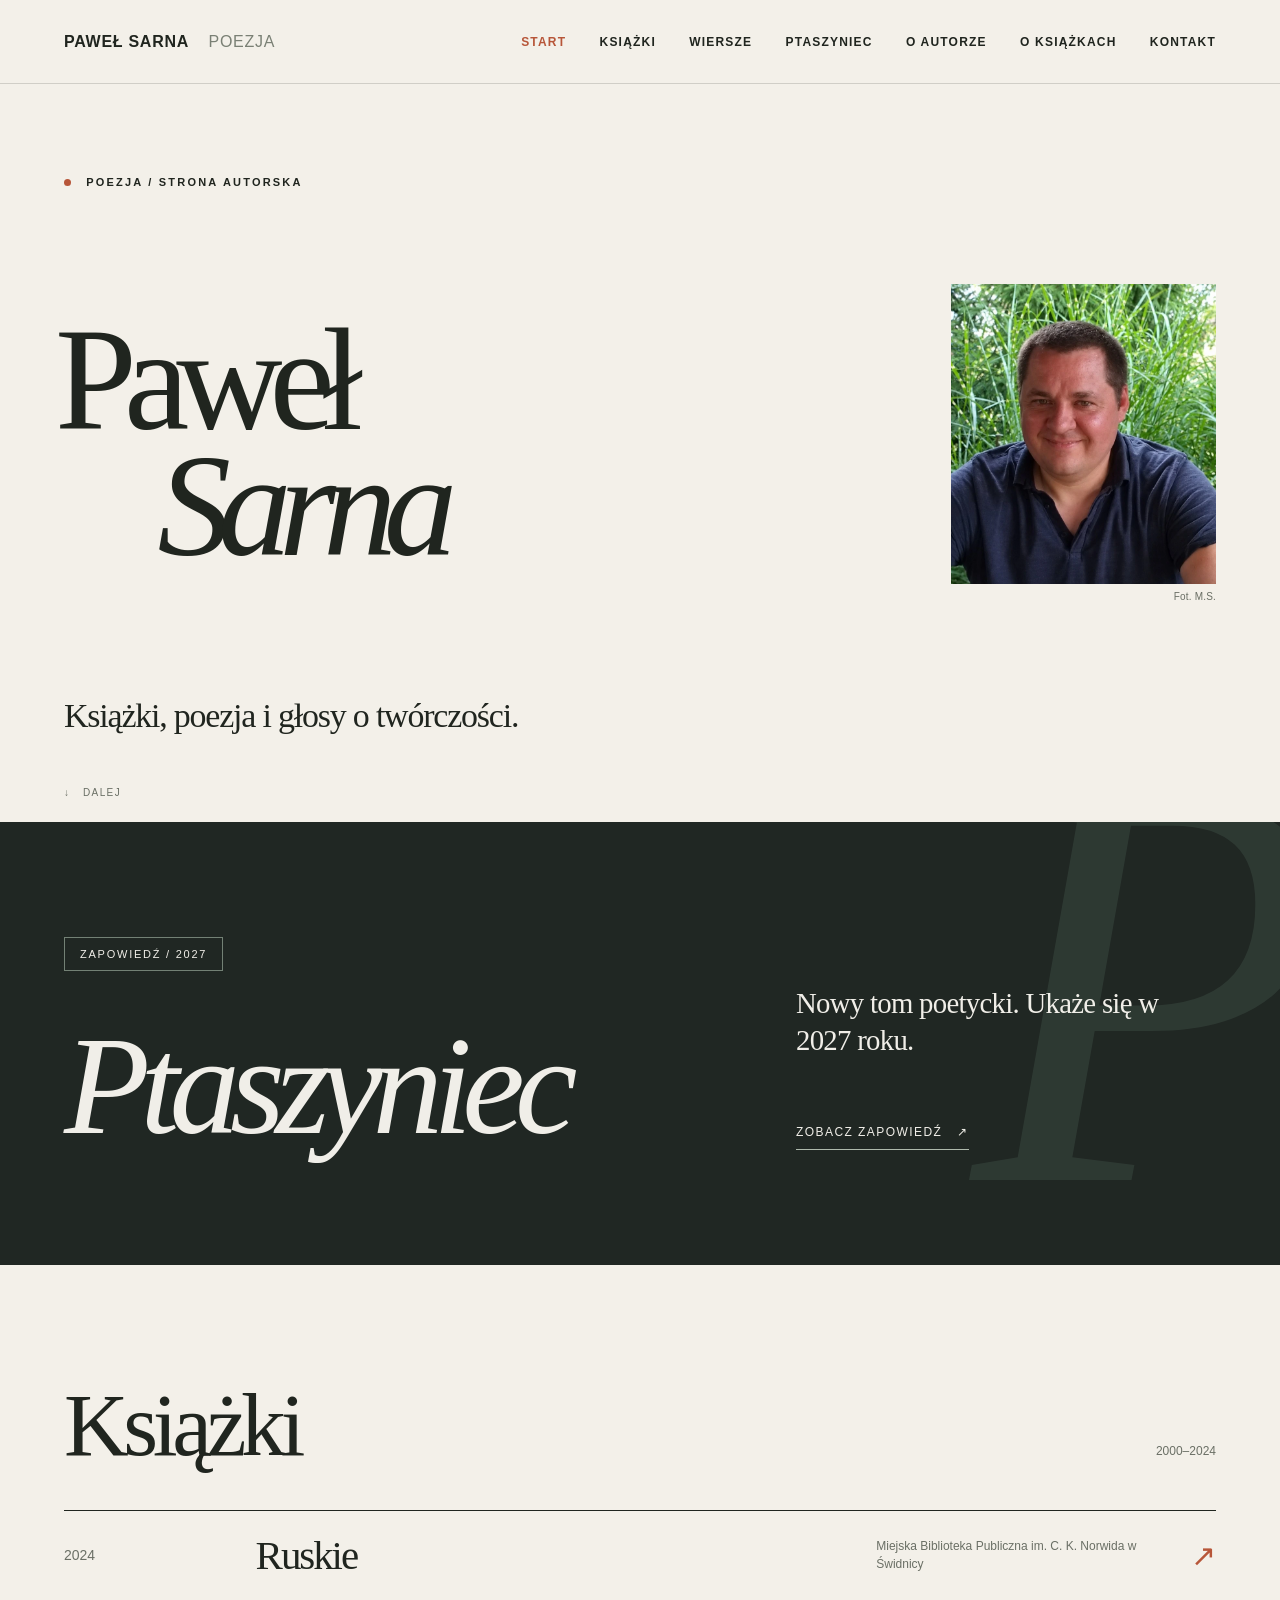
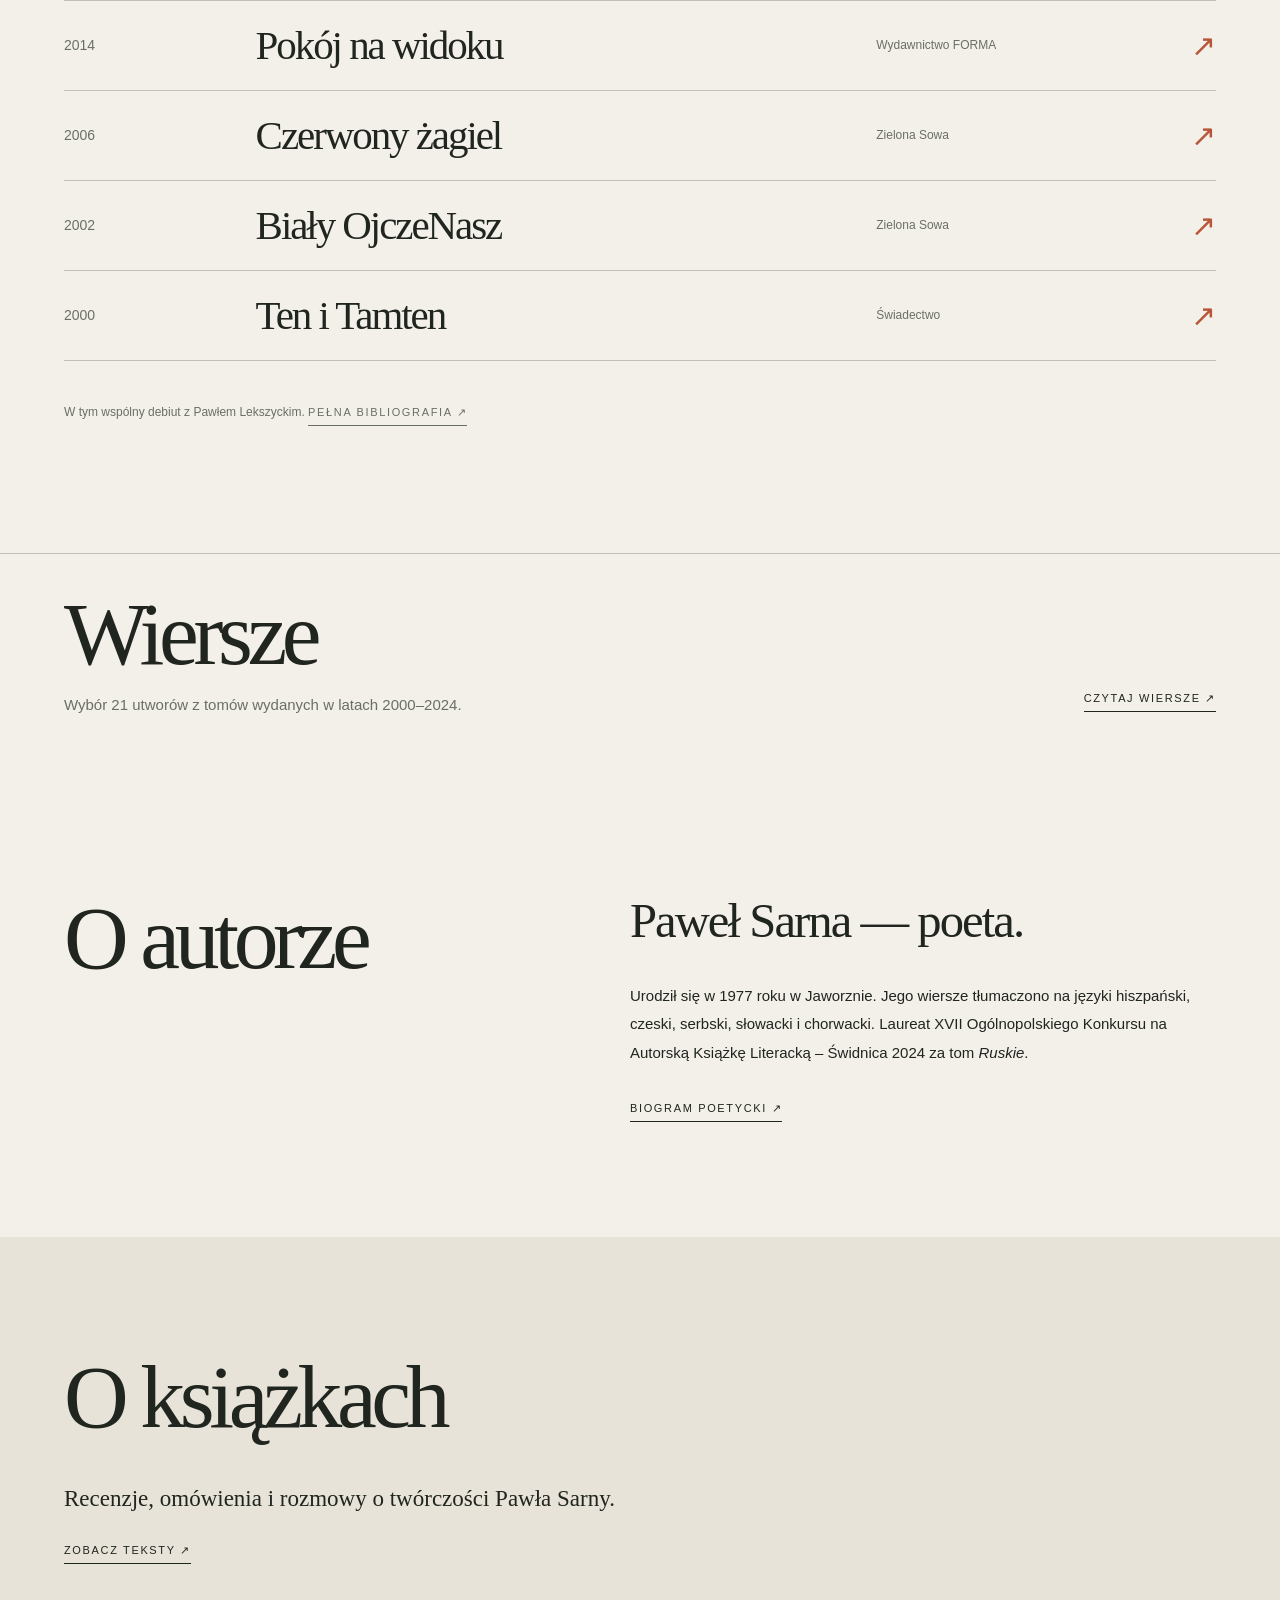
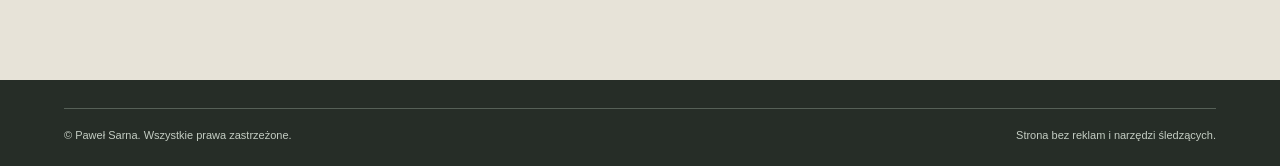
==== commit ca8649a8: "Ujednolić nagłówki sekcji strony głównej" ====
--- a/index.html
+++ b/index.html
@@ -1 +1 @@
-<!doctype html><html lang="pl"><head><meta charset="utf-8"><meta name="viewport" content="width=device-width, initial-scale=1"><meta name="color-scheme" content="light"><meta name="theme-color" content="#f3f0e9"><link rel="icon" type="image/svg+xml" href="favicon.svg"><link rel="stylesheet" href="style.css?v=recepcja-20261114"><script defer src="script.js"></script><title>Paweł Sarna – poeta | Wiersze, książki i biogram</title><meta name="description" content="Paweł Sarna – poeta. Wiersze, książki, biogram, recenzje i zapowiedź nowego tomu „Ptaszyniec” (2027)."><meta property="og:title" content="Paweł Sarna – poeta | Wiersze, książki i biogram"><meta property="og:description" content="Paweł Sarna – poeta. Wiersze, książki, biogram, recenzje i zapowiedź nowego tomu „Ptaszyniec” (2027)."><meta property="og:type" content="website"><link rel="canonical" href="https://pawelsarna.github.io/"><meta name="author" content="Paweł Sarna"><meta property="og:url" content="https://pawelsarna.github.io/"><meta property="og:site_name" content="Paweł Sarna — poezja"><meta property="og:locale" content="pl_PL"><meta property="og:image" content="https://pawelsarna.github.io/og-pawel-sarna.png"><meta property="og:image:secure_url" content="https://pawelsarna.github.io/og-pawel-sarna.png"><meta property="og:image:type" content="image/png"><meta property="og:image:width" content="1200"><meta property="og:image:height" content="630"><meta property="og:image:alt" content="Paweł Sarna — poezja, oficjalna strona autorska"><meta name="twitter:card" content="summary_large_image"><meta name="twitter:title" content="Paweł Sarna – poeta | Wiersze, książki i biogram"><meta name="twitter:description" content="Paweł Sarna – poeta. Wiersze, książki, biogram, recenzje i zapowiedź nowego tomu „Ptaszyniec” (2027)."><meta name="twitter:image" content="https://pawelsarna.github.io/og-pawel-sarna.png"><script type="application/ld+json">{"@context":"https://schema.org","@graph":[{"@type":"Person","@id":"https://pawelsarna.github.io/#autor","name":"Paweł Sarna","url":"https://pawelsarna.github.io/","description":"Polski poeta, autor tomów Ten i Tamten, Biały OjczeNasz, Czerwony żagiel, Pokój na widoku i Ruskie.","birthDate":"1977","birthPlace":{"@type":"Place","name":"Jaworzno"},"hasOccupation":{"@type":"Occupation","name":"Poeta"}},{"@type":"WebSite","@id":"https://pawelsarna.github.io/#witryna","url":"https://pawelsarna.github.io/","name":"Paweł Sarna – poezja","inLanguage":"pl","publisher":{"@id":"https://pawelsarna.github.io/#autor"}},{"@type":"WebPage","@id":"https://pawelsarna.github.io/#strona","url":"https://pawelsarna.github.io/","name":"Paweł Sarna – poeta | Wiersze, książki i biogram","description":"Paweł Sarna – poeta. Wiersze, książki, biogram, recenzje i zapowiedź nowego tomu „Ptaszyniec” (2027).","inLanguage":"pl","isPartOf":{"@id":"https://pawelsarna.github.io/#witryna"},"about":{"@id":"https://pawelsarna.github.io/#autor"},"mainEntity":{"@id":"https://pawelsarna.github.io/#autor"}}]}</script><meta name="google-site-verification" content="Xz0HZo8JojsOXzrcu-SVGrXaliGndkDuEV7CHBp7d40"></head><body><a class="skip" href="#tresc">Przejdź do treści</a><header class="site-header"><div class="shell nav"><a class="brand" href="index.html" aria-label="Paweł Sarna, strona główna">Paweł Sarna <span>poezja</span></a><button class="nav-toggle" aria-label="Otwórz lub zamknij menu" aria-expanded="false" aria-controls="menu">Menu ☰</button><nav id="menu" class="nav-links" aria-label="Nawigacja główna"><a href="index.html" class="active" aria-current="page">Start</a><a href="ksiazki.html">Książki</a><a href="wiersze.html">Wiersze</a><a href="ptaszyniec.html">Ptaszyniec</a><a href="o-autorze.html">O autorze</a><a href="o-ksiazkach.html">O książkach</a><a href="kontakt.html">Kontakt</a></nav></div></header><main id="tresc"><section class="shell hero" aria-labelledby="main-title"><div class="hero-top"><div class="eyebrow"><span class="point"></span> Poezja / Strona autorska</div></div><div class="hero-main"><h1 class="hero-name" id="main-title">Paweł<span class="surname">Sarna</span></h1><figure class="hero-portrait"><img src="assets/pawel-sarna-portret-ostry.webp" alt="Portret Pawła Sarny" width="818" height="925" fetchpriority="high" decoding="async"><figcaption>Fot. M.S.</figcaption></figure></div><div class="hero-bottom"><p class="hero-deck">Książki, poezja i głosy o twórczości.</p></div><div class="scroll-note">↓ &nbsp; Dalej</div></section><section class="feature" aria-labelledby="pt-title"><div class="feature-watermark" aria-hidden="true">P</div><div class="shell"><div class="feature-inner"><div><div class="feature-status">Zapowiedź / 2027</div><h2 id="pt-title">Ptaszyniec</h2></div><div class="feature-text"><p>Nowy tom poetycki. Ukaże się w 2027 roku.</p><a class="feature-link" href="ptaszyniec.html">Zobacz zapowiedź <span aria-hidden="true">↗</span></a></div></div></div></section><section class="shell section" id="ksiazki"><div class="section-head"><h2>Książki</h2><p>2000–2024</p></div><div class="book-table"><a class="book-row" href="ksiazki.html#ruskie"><span class="book-year">2024</span><span class="book-name">Ruskie</span><span class="book-pub">Miejska Biblioteka Publiczna im. C. K. Norwida w Świdnicy</span><span class="book-arrow" aria-hidden="true">↗</span></a><a class="book-row" href="ksiazki.html#pokoj"><span class="book-year">2014</span><span class="book-name">Pokój na widoku</span><span class="book-pub">Wydawnictwo FORMA</span><span class="book-arrow" aria-hidden="true">↗</span></a><a class="book-row" href="ksiazki.html#czerwony"><span class="book-year">2006</span><span class="book-name">Czerwony żagiel</span><span class="book-pub">Zielona Sowa</span><span class="book-arrow" aria-hidden="true">↗</span></a><a class="book-row" href="ksiazki.html#bialy"><span class="book-year">2002</span><span class="book-name">Biały OjczeNasz</span><span class="book-pub">Zielona Sowa</span><span class="book-arrow" aria-hidden="true">↗</span></a><a class="book-row" href="ksiazki.html#ten"><span class="book-year">2000</span><span class="book-name">Ten i Tamten</span><span class="book-pub">Świadectwo</span><span class="book-arrow" aria-hidden="true">↗</span></a></div><p class="book-note">W tym wspólny debiut z Pawłem Lekszyckim. <a class="text-link" href="ksiazki.html">Pełna bibliografia ↗</a></p></section><section class="shell home-poetry" id="wybor-wierszy" aria-labelledby="home-poetry-title"><div class="home-poetry-copy"><h2 id="home-poetry-title">Wiersze</h2><p>Wybór 21 utworów z tomów wydanych w latach 2000–2024.</p></div><a class="text-link" href="wiersze.html">Czytaj wiersze ↗</a></section><section class="shell section split"><div><div class="eyebrow side-label">01 / O autorze</div></div><div><p class="bio-lead">Paweł Sarna — poeta.</p><p class="bio-p">Urodził się w 1977 roku w Jaworznie. Jego wiersze tłumaczono na języki hiszpański, czeski, serbski, słowacki i chorwacki. Laureat XVII Ogólnopolskiego Konkursu na Autorską Książkę Literacką – Świdnica 2024 za tom <em>Ruskie</em>.</p><a class="text-link" href="o-autorze.html">Biogram poetycki ↗</a></div></section><section class="press section"><div class="shell"><div class="section-head"><h2>O książkach</h2></div><p class="press-summary">Recenzje, omówienia i rozmowy o twórczości Pawła Sarny.</p><a class="text-link" href="o-ksiazkach.html">Zobacz teksty ↗</a></div></section></main><footer class="footer"><div class="shell"><div class="footer-bottom"><span>© Paweł Sarna. Wszystkie prawa zastrzeżone.</span><span>Strona bez reklam i narzędzi śledzących.</span></div></div></footer></body></html>+<!doctype html><html lang="pl"><head><meta charset="utf-8"><meta name="viewport" content="width=device-width, initial-scale=1"><meta name="color-scheme" content="light"><meta name="theme-color" content="#f3f0e9"><link rel="icon" type="image/svg+xml" href="favicon.svg"><link rel="stylesheet" href="style.css?v=naglowki-20261114"><script defer src="script.js"></script><title>Paweł Sarna – poeta | Wiersze, książki i biogram</title><meta name="description" content="Paweł Sarna – poeta. Wiersze, książki, biogram, recenzje i zapowiedź nowego tomu „Ptaszyniec” (2027)."><meta property="og:title" content="Paweł Sarna – poeta | Wiersze, książki i biogram"><meta property="og:description" content="Paweł Sarna – poeta. Wiersze, książki, biogram, recenzje i zapowiedź nowego tomu „Ptaszyniec” (2027)."><meta property="og:type" content="website"><link rel="canonical" href="https://pawelsarna.github.io/"><meta name="author" content="Paweł Sarna"><meta property="og:url" content="https://pawelsarna.github.io/"><meta property="og:site_name" content="Paweł Sarna — poezja"><meta property="og:locale" content="pl_PL"><meta property="og:image" content="https://pawelsarna.github.io/og-pawel-sarna.png"><meta property="og:image:secure_url" content="https://pawelsarna.github.io/og-pawel-sarna.png"><meta property="og:image:type" content="image/png"><meta property="og:image:width" content="1200"><meta property="og:image:height" content="630"><meta property="og:image:alt" content="Paweł Sarna — poezja, oficjalna strona autorska"><meta name="twitter:card" content="summary_large_image"><meta name="twitter:title" content="Paweł Sarna – poeta | Wiersze, książki i biogram"><meta name="twitter:description" content="Paweł Sarna – poeta. Wiersze, książki, biogram, recenzje i zapowiedź nowego tomu „Ptaszyniec” (2027)."><meta name="twitter:image" content="https://pawelsarna.github.io/og-pawel-sarna.png"><script type="application/ld+json">{"@context":"https://schema.org","@graph":[{"@type":"Person","@id":"https://pawelsarna.github.io/#autor","name":"Paweł Sarna","url":"https://pawelsarna.github.io/","description":"Polski poeta, autor tomów Ten i Tamten, Biały OjczeNasz, Czerwony żagiel, Pokój na widoku i Ruskie.","birthDate":"1977","birthPlace":{"@type":"Place","name":"Jaworzno"},"hasOccupation":{"@type":"Occupation","name":"Poeta"}},{"@type":"WebSite","@id":"https://pawelsarna.github.io/#witryna","url":"https://pawelsarna.github.io/","name":"Paweł Sarna – poezja","inLanguage":"pl","publisher":{"@id":"https://pawelsarna.github.io/#autor"}},{"@type":"WebPage","@id":"https://pawelsarna.github.io/#strona","url":"https://pawelsarna.github.io/","name":"Paweł Sarna – poeta | Wiersze, książki i biogram","description":"Paweł Sarna – poeta. Wiersze, książki, biogram, recenzje i zapowiedź nowego tomu „Ptaszyniec” (2027).","inLanguage":"pl","isPartOf":{"@id":"https://pawelsarna.github.io/#witryna"},"about":{"@id":"https://pawelsarna.github.io/#autor"},"mainEntity":{"@id":"https://pawelsarna.github.io/#autor"}}]}</script><meta name="google-site-verification" content="Xz0HZo8JojsOXzrcu-SVGrXaliGndkDuEV7CHBp7d40"></head><body><a class="skip" href="#tresc">Przejdź do treści</a><header class="site-header"><div class="shell nav"><a class="brand" href="index.html" aria-label="Paweł Sarna, strona główna">Paweł Sarna <span>poezja</span></a><button class="nav-toggle" aria-label="Otwórz lub zamknij menu" aria-expanded="false" aria-controls="menu">Menu ☰</button><nav id="menu" class="nav-links" aria-label="Nawigacja główna"><a href="index.html" class="active" aria-current="page">Start</a><a href="ksiazki.html">Książki</a><a href="wiersze.html">Wiersze</a><a href="ptaszyniec.html">Ptaszyniec</a><a href="o-autorze.html">O autorze</a><a href="o-ksiazkach.html">O książkach</a><a href="kontakt.html">Kontakt</a></nav></div></header><main id="tresc"><section class="shell hero" aria-labelledby="main-title"><div class="hero-top"><div class="eyebrow"><span class="point"></span> Poezja / Strona autorska</div></div><div class="hero-main"><h1 class="hero-name" id="main-title">Paweł<span class="surname">Sarna</span></h1><figure class="hero-portrait"><img src="assets/pawel-sarna-portret-ostry.webp" alt="Portret Pawła Sarny" width="818" height="925" fetchpriority="high" decoding="async"><figcaption>Fot. M.S.</figcaption></figure></div><div class="hero-bottom"><p class="hero-deck">Książki, poezja i głosy o twórczości.</p></div><div class="scroll-note">↓ &nbsp; Dalej</div></section><section class="feature" aria-labelledby="pt-title"><div class="feature-watermark" aria-hidden="true">P</div><div class="shell"><div class="feature-inner"><div><div class="feature-status">Zapowiedź / 2027</div><h2 id="pt-title">Ptaszyniec</h2></div><div class="feature-text"><p>Nowy tom poetycki. Ukaże się w 2027 roku.</p><a class="feature-link" href="ptaszyniec.html">Zobacz zapowiedź <span aria-hidden="true">↗</span></a></div></div></div></section><section class="shell section" id="ksiazki"><div class="section-head"><h2>Książki</h2><p>2000–2024</p></div><div class="book-table"><a class="book-row" href="ksiazki.html#ruskie"><span class="book-year">2024</span><span class="book-name">Ruskie</span><span class="book-pub">Miejska Biblioteka Publiczna im. C. K. Norwida w Świdnicy</span><span class="book-arrow" aria-hidden="true">↗</span></a><a class="book-row" href="ksiazki.html#pokoj"><span class="book-year">2014</span><span class="book-name">Pokój na widoku</span><span class="book-pub">Wydawnictwo FORMA</span><span class="book-arrow" aria-hidden="true">↗</span></a><a class="book-row" href="ksiazki.html#czerwony"><span class="book-year">2006</span><span class="book-name">Czerwony żagiel</span><span class="book-pub">Zielona Sowa</span><span class="book-arrow" aria-hidden="true">↗</span></a><a class="book-row" href="ksiazki.html#bialy"><span class="book-year">2002</span><span class="book-name">Biały OjczeNasz</span><span class="book-pub">Zielona Sowa</span><span class="book-arrow" aria-hidden="true">↗</span></a><a class="book-row" href="ksiazki.html#ten"><span class="book-year">2000</span><span class="book-name">Ten i Tamten</span><span class="book-pub">Świadectwo</span><span class="book-arrow" aria-hidden="true">↗</span></a></div><p class="book-note">W tym wspólny debiut z Pawłem Lekszyckim. <a class="text-link" href="ksiazki.html">Pełna bibliografia ↗</a></p></section><section class="shell home-poetry" id="wybor-wierszy" aria-labelledby="home-poetry-title"><div class="home-poetry-copy"><h2 id="home-poetry-title">Wiersze</h2><p>Wybór 21 utworów z tomów wydanych w latach 2000–2024.</p></div><a class="text-link" href="wiersze.html">Czytaj wiersze ↗</a></section><section class="shell section split home-bio" aria-labelledby="home-bio-title"><div><h2 id="home-bio-title">O autorze</h2></div><div><p class="bio-lead">Paweł Sarna — poeta.</p><p class="bio-p">Urodził się w 1977 roku w Jaworznie. Jego wiersze tłumaczono na języki hiszpański, czeski, serbski, słowacki i chorwacki. Laureat XVII Ogólnopolskiego Konkursu na Autorską Książkę Literacką – Świdnica 2024 za tom <em>Ruskie</em>.</p><a class="text-link" href="o-autorze.html">Biogram poetycki ↗</a></div></section><section class="press section"><div class="shell"><div class="section-head"><h2>O książkach</h2></div><p class="press-summary">Recenzje, omówienia i rozmowy o twórczości Pawła Sarny.</p><a class="text-link" href="o-ksiazkach.html">Zobacz teksty ↗</a></div></section></main><footer class="footer"><div class="shell"><div class="footer-bottom"><span>© Paweł Sarna. Wszystkie prawa zastrzeżone.</span><span>Strona bez reklam i narzędzi śledzących.</span></div></div></footer></body></html>
--- a/style.css
+++ b/style.css
@@ -1,4 +1,4 @@
-:root{--ink:#20251f;--muted:#6a6f65;--paper:#f3f0e9;--cream:#e7e3d8;--line:#bfc1b8;--accent:#b75639;--dark:#202723;--serif:Georgia,'Times New Roman',serif;--sans:Arial,sans-serif}*{box-sizing:border-box}html{scroll-behavior:smooth}body{margin:0;background:var(--paper);color:var(--ink);font-family:var(--sans);-webkit-font-smoothing:antialiased}a{color:inherit;text-decoration:none}a:hover{text-decoration:underline;text-decoration-color:var(--accent)}a:focus-visible,button:focus-visible{outline:3px solid var(--accent);outline-offset:3px}.skip{position:absolute;top:-6rem;left:1rem;background:white;padding:.8rem;z-index:100}.skip:focus{top:1rem}.shell{max-width:1420px;margin:auto;padding-inline:clamp(20px,5vw,86px)}.site-header{position:sticky;top:0;z-index:20;background:rgba(243,240,233,.96);border-bottom:1px solid rgba(65,70,61,.2)}.nav{min-height:83px;display:flex;align-items:center;justify-content:space-between;gap:24px}.brand{font-weight:700;font-size:16px;letter-spacing:.045em;text-transform:uppercase}.brand span{font-weight:400;color:#7a8075;margin-left:15px}.nav-links{display:flex;gap:clamp(17px,2.6vw,44px);align-items:center;font-size:12px;font-weight:600;text-transform:uppercase;letter-spacing:.1em}.nav-links .active,.nav-links a:hover{color:var(--accent)}.nav-toggle{display:none;border:1px solid var(--line);background:transparent;padding:10px 12px;color:var(--ink)}.eyebrow{font-size:11px;font-weight:700;text-transform:uppercase;letter-spacing:.2em;line-height:1.5}.eyebrow .point{height:7px;width:7px;border-radius:50%;background:var(--accent);display:inline-block;vertical-align:middle;margin-right:10px}.hero{min-height:clamp(620px,82vh,860px);position:relative;overflow:hidden;padding-top:clamp(45px,7vw,106px);padding-bottom:85px;display:flex;flex-direction:column;justify-content:space-between}.hero-top{display:flex;align-items:center;justify-content:space-between;gap:20px}.hero-top .right-note{font-size:12px;color:var(--muted)}.hero-name{font:400 clamp(86px,13.3vw,210px)/.86 var(--serif);letter-spacing:-.088em;margin:0 0 40px -9px;white-space:nowrap}.hero-name .surname{font-style:italic;display:block;padding-left:clamp(15px,8vw,150px)}.hero-bottom{display:grid;grid-template-columns:1fr;gap:40px;align-items:end}.hero-deck{max-width:520px;font:400 clamp(23px,2.65vw,40px)/1.2 var(--serif);letter-spacing:-.035em;margin:0}.hero-info{justify-self:end;min-width:245px}.hero-info .smallcap{font-size:11px;font-weight:700;letter-spacing:.17em;text-transform:uppercase;color:var(--muted)}.hero-info p{max-width:275px;line-height:1.7;font-size:13px}.barline{height:1px;background:var(--ink);margin:12px 0}.scroll-note{position:absolute;bottom:24px;left:clamp(20px,5vw,86px);font-size:10px;letter-spacing:.14em;text-transform:uppercase;color:var(--muted)}.hero-orn{position:absolute;width:260px;height:260px;right:-90px;top:16%;border:1px solid #c6c9bf;border-radius:50%;opacity:.45;pointer-events:none}.hero-orn::after{content:'';position:absolute;inset:36px;border:1px solid #c6c9bf;border-radius:50%}.section{padding-block:clamp(80px,9vw,150px)}.section-head{display:flex;align-items:baseline;justify-content:space-between;gap:16px;margin-bottom:40px}.section-head h2{font:400 clamp(52px,7vw,106px)/1 var(--serif);letter-spacing:-.06em;margin:0}.section-head p{color:var(--muted);font-size:12px;margin:0}.book-table{border-top:1px solid var(--ink)}.book-row{display:grid;grid-template-columns:minmax(90px,1fr) minmax(250px,3.5fr) minmax(140px,1.7fr) 28px;align-items:center;gap:20px;border-bottom:1px solid var(--line);padding:24px 0}.book-row:hover{padding-left:13px;background:rgba(255,255,255,.24);text-decoration:none}.book-year{font-size:14px;color:var(--muted)}.book-name{font:400 clamp(27px,3.2vw,50px)/1 var(--serif);letter-spacing:-.05em}.book-pub{font-size:12px;line-height:1.5;color:var(--muted)}.book-arrow{font-size:30px;text-align:right;color:var(--accent)}.book-note{font-size:12px;color:var(--muted);margin-top:25px}.feature{background:var(--dark);color:#f0eee8;overflow:hidden;position:relative}.feature .shell{padding-top:clamp(78px,9vw,150px);padding-bottom:clamp(70px,9vw,145px)}.feature-inner{display:grid;grid-template-columns:1fr 1.1fr;align-items:end;gap:40px;position:relative;z-index:1}.feature-watermark{font:italic 580px/.75 var(--serif);position:absolute;right:-.08em;top:-55px;color:#35433b;opacity:.65;pointer-events:none}.feature-status{display:inline-block;border:1px solid #738175;padding:10px 15px;font-size:11px;text-transform:uppercase;letter-spacing:.16em;margin-bottom:52px}.feature h2{font:italic 400 clamp(73px,11vw,178px)/.9 var(--serif);letter-spacing:-.07em;margin:0}.feature-text{max-width:420px;justify-self:end}.feature-text p{font:400 clamp(20px,2.25vw,32px)/1.3 var(--serif);letter-spacing:-.025em;margin:0 0 30px}.feature-text small{color:#bdc7bb;font-size:12px;line-height:1.7;display:block;max-width:360px}.feature-link{display:inline-flex;align-items:center;gap:15px;margin-top:35px;font-size:12px;letter-spacing:.12em;text-transform:uppercase;border-bottom:1px solid #aeb9ac;padding-bottom:10px}.feature-link:hover{color:#e1a086}.split{display:grid;grid-template-columns:1fr 1.3fr;gap:clamp(40px,9vw,150px)}.split .side-label{color:var(--accent);margin-top:10px}.bio-lead{font:400 clamp(28px,3.8vw,52px)/1.17 var(--serif);letter-spacing:-.04em;margin:0 0 32px}.bio-p{font-size:15px;line-height:1.9;max-width:660px}.text-link{display:inline-block;border-bottom:1px solid currentColor;padding-bottom:6px;margin-top:20px;font-size:11px;letter-spacing:.15em;text-transform:uppercase}.press{background:var(--cream)}.press-summary{font:400 clamp(18px,2vw,23px)/1.5 var(--serif);margin:0 0 8px;max-width:660px}.press-list{border-top:1px solid #777c72}.press-row{display:grid;grid-template-columns:160px 1fr auto;align-items:baseline;gap:24px;padding:25px 0;border-bottom:1px solid #b6bab0}.press-date{font-size:12px;font-weight:600;color:var(--muted)}.press-main strong{display:block;font:400 clamp(23px,2.5vw,34px)/1.15 var(--serif);letter-spacing:-.025em}.press-main span{display:block;font-size:12px;line-height:1.6;color:var(--muted);margin-top:10px}.press-arr{font-size:20px;color:var(--accent)}.footer{padding:28px 0 25px;background:#262d27;color:#efede7}.footer-bottom{border-top:1px solid #566057;padding-top:20px;display:flex;justify-content:space-between;gap:20px;font-size:11px;color:#c4cdc3}.page-hero{padding-top:95px;padding-bottom:80px;border-bottom:1px solid var(--ink)}.page-hero h1{font:400 clamp(70px,10.7vw,160px)/.94 var(--serif);letter-spacing:-.08em;margin:48px 0 22px}.page-hero p{font:400 clamp(19px,2vw,27px)/1.35 var(--serif);max-width:760px;color:#565b52}.article-wrap{max-width:950px;margin:0 auto;padding:80px 24px 130px}.article-wrap h2{font:400 clamp(35px,4vw,57px)/1.15 var(--serif);letter-spacing:-.04em;margin:50px 0 20px}.article-wrap p{font-size:16px;line-height:1.95;max-width:760px}.book-detail{padding:45px 0;border-bottom:1px solid var(--line);display:grid;grid-template-columns:90px 1fr;gap:30px}.book-detail h2{margin:0 0 15px;font:400 clamp(38px,4.8vw,70px)/1 var(--serif);letter-spacing:-.055em}.book-detail p{font-size:14px;color:#595f56;line-height:1.7;margin:.5em 0}.book-detail a{display:inline-block;margin:14px 18px 0 0;font-size:12px;text-decoration:underline;text-underline-offset:4px}.book-detail .detail-year{font-size:13px;color:var(--muted)}.year-badge{display:inline-block;font-size:11px;text-transform:uppercase;letter-spacing:.16em;color:var(--accent);margin:0 0 12px}.award{border-left:2px solid var(--accent);padding-left:25px;margin:22px 0}.source-note,.no-contact{font-size:12px;color:var(--muted)}.subtle-top{border-top:1px solid var(--line);padding-top:30px}.number-chip{font-size:11px;letter-spacing:.17em;text-transform:uppercase;color:var(--muted)}@media(max-width:850px){.nav{min-height:70px}.nav-toggle{display:block}.nav-links{display:none;position:absolute;top:70px;left:0;right:0;background:var(--paper);padding:22px 24px 28px;border-bottom:1px solid var(--line);flex-direction:column;align-items:start;gap:22px}.nav-links.open{display:flex}.brand span{display:none}.hero{min-height:600px}.hero-name{white-space:normal;font-size:clamp(75px,16vw,137px);margin-left:-5px}.hero-name .surname{padding-left:0}.hero-bottom{grid-template-columns:1fr}.hero-info{justify-self:start;min-width:0}.section-head{align-items:start;flex-direction:column}.book-row{grid-template-columns:68px 1fr 22px}.book-pub{grid-column:2/3;grid-row:2}.book-arrow{grid-column:3;grid-row:1/3}.feature-inner{grid-template-columns:1fr;gap:65px}.feature-text{justify-self:start}.feature-watermark{font-size:440px;top:0;right:-.35em}.split{grid-template-columns:1fr;gap:25px}.press-row{grid-template-columns:70px 1fr 20px}.page-hero{padding-top:55px}.page-hero h1{margin:35px 0 20px}}@media(max-width:520px){.hero{min-height:590px;padding-top:32px}.hero-name{font-size:clamp(73px,17.2vw,90px)}.hero-bottom{gap:30px}.book-row{gap:12px}.book-name{font-size:30px}.book-year{font-size:12px}.book-pub{font-size:11px}.section{padding-block:75px}.press-row{grid-template-columns:1fr 20px;gap:9px}.press-date,.press-main{grid-column:1}.press-arr{grid-column:2;grid-row:2}.footer-bottom{flex-direction:column}.book-detail{grid-template-columns:1fr;gap:10px}.article-wrap{padding:55px 22px 85px}}@media(prefers-reduced-motion:reduce){html{scroll-behavior:auto}}
+:root{--ink:#20251f;--muted:#6a6f65;--paper:#f3f0e9;--cream:#e7e3d8;--line:#bfc1b8;--accent:#b75639;--dark:#202723;--serif:Georgia,'Times New Roman',serif;--sans:Arial,sans-serif}*{box-sizing:border-box}html{scroll-behavior:smooth}body{margin:0;background:var(--paper);color:var(--ink);font-family:var(--sans);-webkit-font-smoothing:antialiased}a{color:inherit;text-decoration:none}a:hover{text-decoration:underline;text-decoration-color:var(--accent)}a:focus-visible,button:focus-visible{outline:3px solid var(--accent);outline-offset:3px}.skip{position:absolute;top:-6rem;left:1rem;background:white;padding:.8rem;z-index:100}.skip:focus{top:1rem}.shell{max-width:1420px;margin:auto;padding-inline:clamp(20px,5vw,86px)}.site-header{position:sticky;top:0;z-index:20;background:rgba(243,240,233,.96);border-bottom:1px solid rgba(65,70,61,.2)}.nav{min-height:83px;display:flex;align-items:center;justify-content:space-between;gap:24px}.brand{font-weight:700;font-size:16px;letter-spacing:.045em;text-transform:uppercase}.brand span{font-weight:400;color:#7a8075;margin-left:15px}.nav-links{display:flex;gap:clamp(17px,2.6vw,44px);align-items:center;font-size:12px;font-weight:600;text-transform:uppercase;letter-spacing:.1em}.nav-links .active,.nav-links a:hover{color:var(--accent)}.nav-toggle{display:none;border:1px solid var(--line);background:transparent;padding:10px 12px;color:var(--ink)}.eyebrow{font-size:11px;font-weight:700;text-transform:uppercase;letter-spacing:.2em;line-height:1.5}.eyebrow .point{height:7px;width:7px;border-radius:50%;background:var(--accent);display:inline-block;vertical-align:middle;margin-right:10px}.hero{min-height:clamp(620px,82vh,860px);position:relative;overflow:hidden;padding-top:clamp(45px,7vw,106px);padding-bottom:85px;display:flex;flex-direction:column;justify-content:space-between}.hero-top{display:flex;align-items:center;justify-content:space-between;gap:20px}.hero-top .right-note{font-size:12px;color:var(--muted)}.hero-name{font:400 clamp(86px,13.3vw,210px)/.86 var(--serif);letter-spacing:-.088em;margin:0 0 40px -9px;white-space:nowrap}.hero-name .surname{font-style:italic;display:block;padding-left:clamp(15px,8vw,150px)}.hero-bottom{display:grid;grid-template-columns:1fr;gap:40px;align-items:end}.hero-deck{max-width:520px;font:400 clamp(23px,2.65vw,40px)/1.2 var(--serif);letter-spacing:-.035em;margin:0}.hero-info{justify-self:end;min-width:245px}.hero-info .smallcap{font-size:11px;font-weight:700;letter-spacing:.17em;text-transform:uppercase;color:var(--muted)}.hero-info p{max-width:275px;line-height:1.7;font-size:13px}.barline{height:1px;background:var(--ink);margin:12px 0}.scroll-note{position:absolute;bottom:24px;left:clamp(20px,5vw,86px);font-size:10px;letter-spacing:.14em;text-transform:uppercase;color:var(--muted)}.hero-orn{position:absolute;width:260px;height:260px;right:-90px;top:16%;border:1px solid #c6c9bf;border-radius:50%;opacity:.45;pointer-events:none}.hero-orn::after{content:'';position:absolute;inset:36px;border:1px solid #c6c9bf;border-radius:50%}.section{padding-block:clamp(80px,9vw,150px)}.section-head{display:flex;align-items:baseline;justify-content:space-between;gap:16px;margin-bottom:40px}.section-head h2,.home-poetry h2,.home-bio h2{font:400 clamp(52px,7vw,106px)/1 var(--serif);letter-spacing:-.06em;margin:0}.section-head p{color:var(--muted);font-size:12px;margin:0}.book-table{border-top:1px solid var(--ink)}.book-row{display:grid;grid-template-columns:minmax(90px,1fr) minmax(250px,3.5fr) minmax(140px,1.7fr) 28px;align-items:center;gap:20px;border-bottom:1px solid var(--line);padding:24px 0}.book-row:hover{padding-left:13px;background:rgba(255,255,255,.24);text-decoration:none}.book-year{font-size:14px;color:var(--muted)}.book-name{font:400 clamp(27px,3.2vw,50px)/1 var(--serif);letter-spacing:-.05em}.book-pub{font-size:12px;line-height:1.5;color:var(--muted)}.book-arrow{font-size:30px;text-align:right;color:var(--accent)}.book-note{font-size:12px;color:var(--muted);margin-top:25px}.feature{background:var(--dark);color:#f0eee8;overflow:hidden;position:relative}.feature .shell{padding-top:clamp(78px,9vw,150px);padding-bottom:clamp(70px,9vw,145px)}.feature-inner{display:grid;grid-template-columns:1fr 1.1fr;align-items:end;gap:40px;position:relative;z-index:1}.feature-watermark{font:italic 580px/.75 var(--serif);position:absolute;right:-.08em;top:-55px;color:#35433b;opacity:.65;pointer-events:none}.feature-status{display:inline-block;border:1px solid #738175;padding:10px 15px;font-size:11px;text-transform:uppercase;letter-spacing:.16em;margin-bottom:52px}.feature h2{font:italic 400 clamp(73px,11vw,178px)/.9 var(--serif);letter-spacing:-.07em;margin:0}.feature-text{max-width:420px;justify-self:end}.feature-text p{font:400 clamp(20px,2.25vw,32px)/1.3 var(--serif);letter-spacing:-.025em;margin:0 0 30px}.feature-text small{color:#bdc7bb;font-size:12px;line-height:1.7;display:block;max-width:360px}.feature-link{display:inline-flex;align-items:center;gap:15px;margin-top:35px;font-size:12px;letter-spacing:.12em;text-transform:uppercase;border-bottom:1px solid #aeb9ac;padding-bottom:10px}.feature-link:hover{color:#e1a086}.split{display:grid;grid-template-columns:1fr 1.3fr;gap:clamp(40px,9vw,150px)}.split .side-label{color:var(--accent);margin-top:10px}.bio-lead{font:400 clamp(28px,3.8vw,52px)/1.17 var(--serif);letter-spacing:-.04em;margin:0 0 32px}.bio-p{font-size:15px;line-height:1.9;max-width:660px}.text-link{display:inline-block;border-bottom:1px solid currentColor;padding-bottom:6px;margin-top:20px;font-size:11px;letter-spacing:.15em;text-transform:uppercase}.press{background:var(--cream)}.press-summary{font:400 clamp(18px,2vw,23px)/1.5 var(--serif);margin:0 0 8px;max-width:660px}.press-list{border-top:1px solid #777c72}.press-row{display:grid;grid-template-columns:160px 1fr auto;align-items:baseline;gap:24px;padding:25px 0;border-bottom:1px solid #b6bab0}.press-date{font-size:12px;font-weight:600;color:var(--muted)}.press-main strong{display:block;font:400 clamp(23px,2.5vw,34px)/1.15 var(--serif);letter-spacing:-.025em}.press-main span{display:block;font-size:12px;line-height:1.6;color:var(--muted);margin-top:10px}.press-arr{font-size:20px;color:var(--accent)}.footer{padding:28px 0 25px;background:#262d27;color:#efede7}.footer-bottom{border-top:1px solid #566057;padding-top:20px;display:flex;justify-content:space-between;gap:20px;font-size:11px;color:#c4cdc3}.page-hero{padding-top:95px;padding-bottom:80px;border-bottom:1px solid var(--ink)}.page-hero h1{font:400 clamp(70px,10.7vw,160px)/.94 var(--serif);letter-spacing:-.08em;margin:48px 0 22px}.page-hero p{font:400 clamp(19px,2vw,27px)/1.35 var(--serif);max-width:760px;color:#565b52}.article-wrap{max-width:950px;margin:0 auto;padding:80px 24px 130px}.article-wrap h2{font:400 clamp(35px,4vw,57px)/1.15 var(--serif);letter-spacing:-.04em;margin:50px 0 20px}.article-wrap p{font-size:16px;line-height:1.95;max-width:760px}.book-detail{padding:45px 0;border-bottom:1px solid var(--line);display:grid;grid-template-columns:90px 1fr;gap:30px}.book-detail h2{margin:0 0 15px;font:400 clamp(38px,4.8vw,70px)/1 var(--serif);letter-spacing:-.055em}.book-detail p{font-size:14px;color:#595f56;line-height:1.7;margin:.5em 0}.book-detail a{display:inline-block;margin:14px 18px 0 0;font-size:12px;text-decoration:underline;text-underline-offset:4px}.book-detail .detail-year{font-size:13px;color:var(--muted)}.year-badge{display:inline-block;font-size:11px;text-transform:uppercase;letter-spacing:.16em;color:var(--accent);margin:0 0 12px}.award{border-left:2px solid var(--accent);padding-left:25px;margin:22px 0}.source-note,.no-contact{font-size:12px;color:var(--muted)}.subtle-top{border-top:1px solid var(--line);padding-top:30px}.number-chip{font-size:11px;letter-spacing:.17em;text-transform:uppercase;color:var(--muted)}@media(max-width:850px){.nav{min-height:70px}.nav-toggle{display:block}.nav-links{display:none;position:absolute;top:70px;left:0;right:0;background:var(--paper);padding:22px 24px 28px;border-bottom:1px solid var(--line);flex-direction:column;align-items:start;gap:22px}.nav-links.open{display:flex}.brand span{display:none}.hero{min-height:600px}.hero-name{white-space:normal;font-size:clamp(75px,16vw,137px);margin-left:-5px}.hero-name .surname{padding-left:0}.hero-bottom{grid-template-columns:1fr}.hero-info{justify-self:start;min-width:0}.section-head{align-items:start;flex-direction:column}.book-row{grid-template-columns:68px 1fr 22px}.book-pub{grid-column:2/3;grid-row:2}.book-arrow{grid-column:3;grid-row:1/3}.feature-inner{grid-template-columns:1fr;gap:65px}.feature-text{justify-self:start}.feature-watermark{font-size:440px;top:0;right:-.35em}.split{grid-template-columns:1fr;gap:25px}.press-row{grid-template-columns:70px 1fr 20px}.page-hero{padding-top:55px}.page-hero h1{margin:35px 0 20px}}@media(max-width:520px){.hero{min-height:590px;padding-top:32px}.hero-name{font-size:clamp(73px,17.2vw,90px)}.hero-bottom{gap:30px}.book-row{gap:12px}.book-name{font-size:30px}.book-year{font-size:12px}.book-pub{font-size:11px}.section{padding-block:75px}.press-row{grid-template-columns:1fr 20px;gap:9px}.press-date,.press-main{grid-column:1}.press-arr{grid-column:2;grid-row:2}.footer-bottom{flex-direction:column}.book-detail{grid-template-columns:1fr;gap:10px}.article-wrap{padding:55px 22px 85px}}@media(prefers-reduced-motion:reduce){html{scroll-behavior:auto}}
 /* Reprodukcje okładek książek */
 .book-detail--with-cover{grid-template-columns:minmax(155px,220px) minmax(0,1fr);gap:clamp(24px,4vw,72px);align-items:start}
 .book-cover-wrap{max-width:205px}
@@ -141,7 +141,7 @@
 
 /* Zwięzły odsyłacz do wyboru wierszy na stronie głównej. */
 .home-poetry{border-top:1px solid var(--line);padding-top:35px;padding-bottom:60px;display:flex;align-items:flex-end;justify-content:space-between;gap:32px}
-.home-poetry h2{font:400 clamp(45px,5vw,74px)/1 var(--serif);letter-spacing:-.055em;margin:0 0 15px}
+.home-poetry h2{margin-bottom:15px}
 .home-poetry p{font-size:15px;line-height:1.6;color:var(--muted);margin:0}
 .home-poetry .text-link{margin:0 0 5px;flex-shrink:0}
 @media(max-width:600px){.home-poetry{align-items:flex-start;flex-direction:column;gap:24px;padding-top:30px;padding-bottom:55px}}
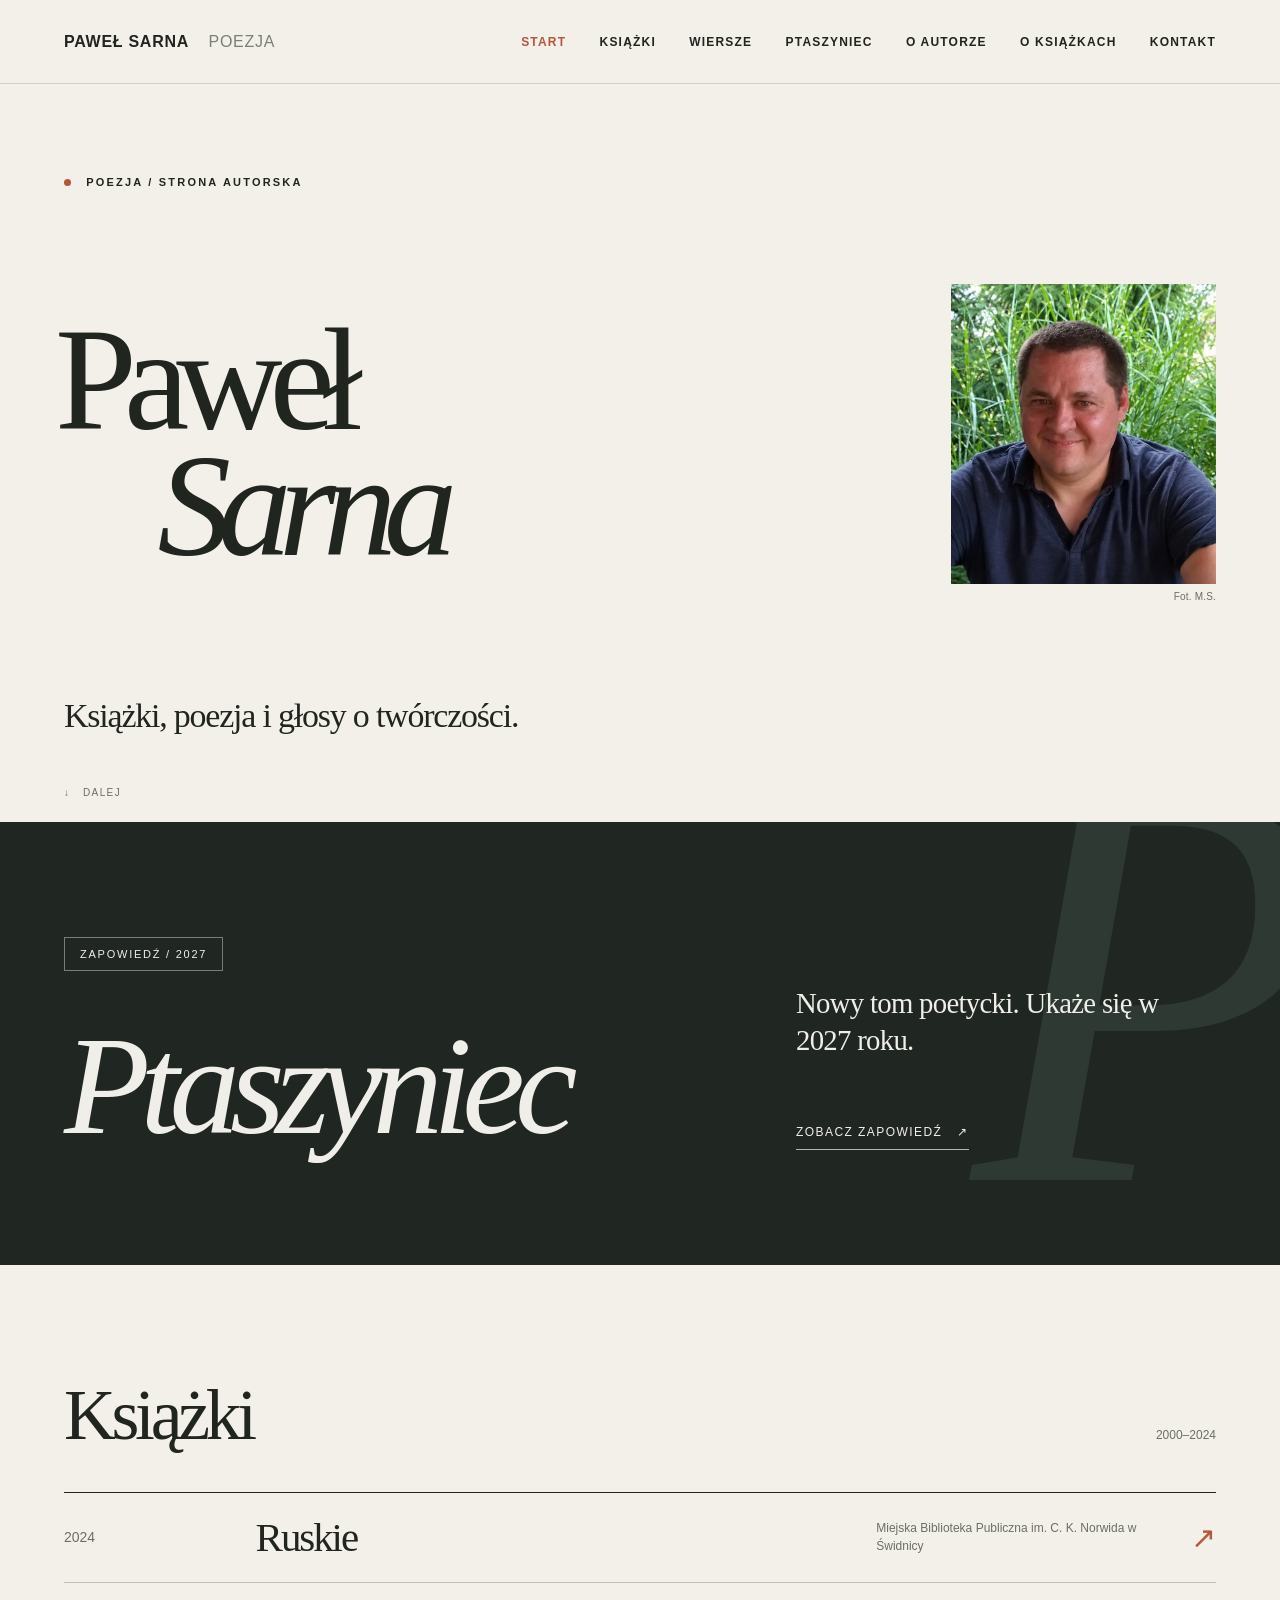
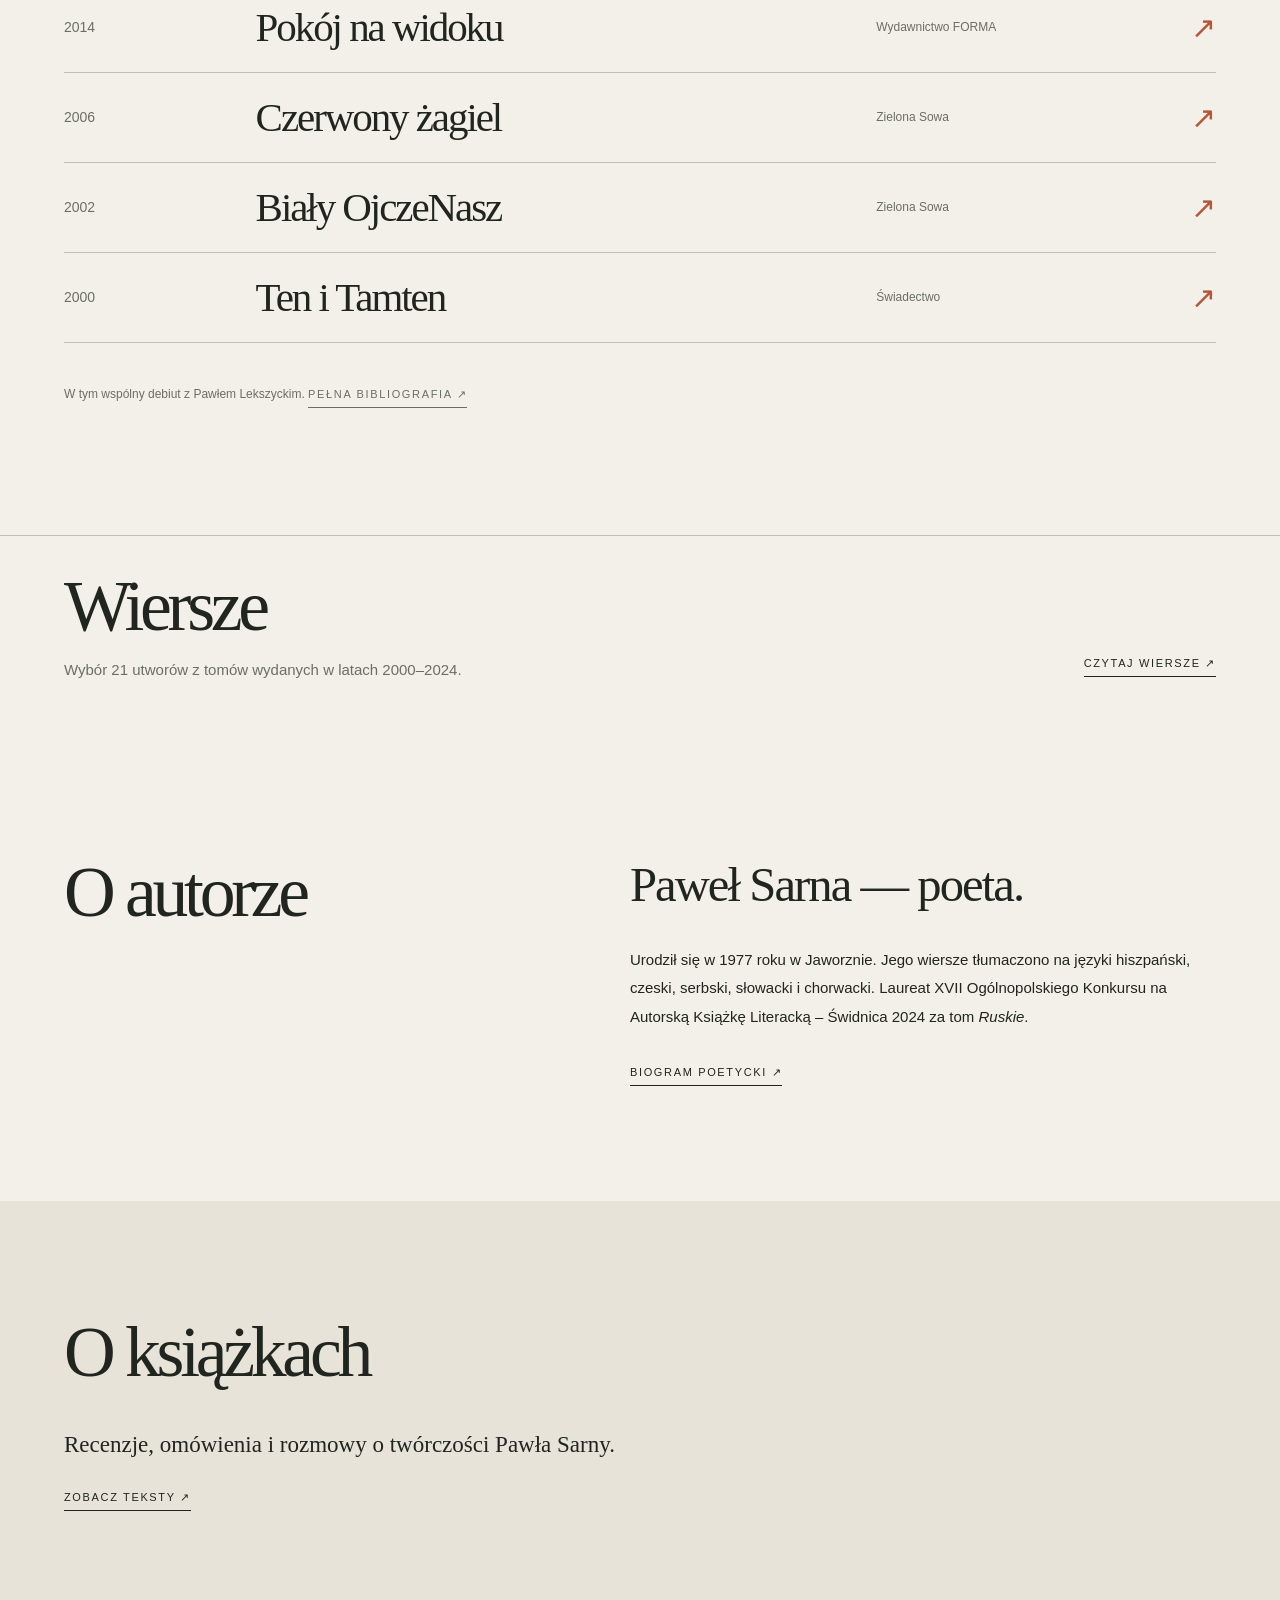
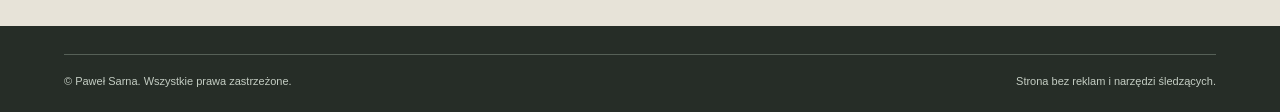
==== commit 699e4ed4: "Odśwież wersję stylów nagłówków strony głównej" ====
--- a/index.html
+++ b/index.html
@@ -1 +1 @@
-<!doctype html><html lang="pl"><head><meta charset="utf-8"><meta name="viewport" content="width=device-width, initial-scale=1"><meta name="color-scheme" content="light"><meta name="theme-color" content="#f3f0e9"><link rel="icon" type="image/svg+xml" href="favicon.svg"><link rel="stylesheet" href="style.css?v=naglowki-20261114"><script defer src="script.js"></script><title>Paweł Sarna – poeta | Wiersze, książki i biogram</title><meta name="description" content="Paweł Sarna – poeta. Wiersze, książki, biogram, recenzje i zapowiedź nowego tomu „Ptaszyniec” (2027)."><meta property="og:title" content="Paweł Sarna – poeta | Wiersze, książki i biogram"><meta property="og:description" content="Paweł Sarna – poeta. Wiersze, książki, biogram, recenzje i zapowiedź nowego tomu „Ptaszyniec” (2027)."><meta property="og:type" content="website"><link rel="canonical" href="https://pawelsarna.github.io/"><meta name="author" content="Paweł Sarna"><meta property="og:url" content="https://pawelsarna.github.io/"><meta property="og:site_name" content="Paweł Sarna — poezja"><meta property="og:locale" content="pl_PL"><meta property="og:image" content="https://pawelsarna.github.io/og-pawel-sarna.png"><meta property="og:image:secure_url" content="https://pawelsarna.github.io/og-pawel-sarna.png"><meta property="og:image:type" content="image/png"><meta property="og:image:width" content="1200"><meta property="og:image:height" content="630"><meta property="og:image:alt" content="Paweł Sarna — poezja, oficjalna strona autorska"><meta name="twitter:card" content="summary_large_image"><meta name="twitter:title" content="Paweł Sarna – poeta | Wiersze, książki i biogram"><meta name="twitter:description" content="Paweł Sarna – poeta. Wiersze, książki, biogram, recenzje i zapowiedź nowego tomu „Ptaszyniec” (2027)."><meta name="twitter:image" content="https://pawelsarna.github.io/og-pawel-sarna.png"><script type="application/ld+json">{"@context":"https://schema.org","@graph":[{"@type":"Person","@id":"https://pawelsarna.github.io/#autor","name":"Paweł Sarna","url":"https://pawelsarna.github.io/","description":"Polski poeta, autor tomów Ten i Tamten, Biały OjczeNasz, Czerwony żagiel, Pokój na widoku i Ruskie.","birthDate":"1977","birthPlace":{"@type":"Place","name":"Jaworzno"},"hasOccupation":{"@type":"Occupation","name":"Poeta"}},{"@type":"WebSite","@id":"https://pawelsarna.github.io/#witryna","url":"https://pawelsarna.github.io/","name":"Paweł Sarna – poezja","inLanguage":"pl","publisher":{"@id":"https://pawelsarna.github.io/#autor"}},{"@type":"WebPage","@id":"https://pawelsarna.github.io/#strona","url":"https://pawelsarna.github.io/","name":"Paweł Sarna – poeta | Wiersze, książki i biogram","description":"Paweł Sarna – poeta. Wiersze, książki, biogram, recenzje i zapowiedź nowego tomu „Ptaszyniec” (2027).","inLanguage":"pl","isPartOf":{"@id":"https://pawelsarna.github.io/#witryna"},"about":{"@id":"https://pawelsarna.github.io/#autor"},"mainEntity":{"@id":"https://pawelsarna.github.io/#autor"}}]}</script><meta name="google-site-verification" content="Xz0HZo8JojsOXzrcu-SVGrXaliGndkDuEV7CHBp7d40"></head><body><a class="skip" href="#tresc">Przejdź do treści</a><header class="site-header"><div class="shell nav"><a class="brand" href="index.html" aria-label="Paweł Sarna, strona główna">Paweł Sarna <span>poezja</span></a><button class="nav-toggle" aria-label="Otwórz lub zamknij menu" aria-expanded="false" aria-controls="menu">Menu ☰</button><nav id="menu" class="nav-links" aria-label="Nawigacja główna"><a href="index.html" class="active" aria-current="page">Start</a><a href="ksiazki.html">Książki</a><a href="wiersze.html">Wiersze</a><a href="ptaszyniec.html">Ptaszyniec</a><a href="o-autorze.html">O autorze</a><a href="o-ksiazkach.html">O książkach</a><a href="kontakt.html">Kontakt</a></nav></div></header><main id="tresc"><section class="shell hero" aria-labelledby="main-title"><div class="hero-top"><div class="eyebrow"><span class="point"></span> Poezja / Strona autorska</div></div><div class="hero-main"><h1 class="hero-name" id="main-title">Paweł<span class="surname">Sarna</span></h1><figure class="hero-portrait"><img src="assets/pawel-sarna-portret-ostry.webp" alt="Portret Pawła Sarny" width="818" height="925" fetchpriority="high" decoding="async"><figcaption>Fot. M.S.</figcaption></figure></div><div class="hero-bottom"><p class="hero-deck">Książki, poezja i głosy o twórczości.</p></div><div class="scroll-note">↓ &nbsp; Dalej</div></section><section class="feature" aria-labelledby="pt-title"><div class="feature-watermark" aria-hidden="true">P</div><div class="shell"><div class="feature-inner"><div><div class="feature-status">Zapowiedź / 2027</div><h2 id="pt-title">Ptaszyniec</h2></div><div class="feature-text"><p>Nowy tom poetycki. Ukaże się w 2027 roku.</p><a class="feature-link" href="ptaszyniec.html">Zobacz zapowiedź <span aria-hidden="true">↗</span></a></div></div></div></section><section class="shell section" id="ksiazki"><div class="section-head"><h2>Książki</h2><p>2000–2024</p></div><div class="book-table"><a class="book-row" href="ksiazki.html#ruskie"><span class="book-year">2024</span><span class="book-name">Ruskie</span><span class="book-pub">Miejska Biblioteka Publiczna im. C. K. Norwida w Świdnicy</span><span class="book-arrow" aria-hidden="true">↗</span></a><a class="book-row" href="ksiazki.html#pokoj"><span class="book-year">2014</span><span class="book-name">Pokój na widoku</span><span class="book-pub">Wydawnictwo FORMA</span><span class="book-arrow" aria-hidden="true">↗</span></a><a class="book-row" href="ksiazki.html#czerwony"><span class="book-year">2006</span><span class="book-name">Czerwony żagiel</span><span class="book-pub">Zielona Sowa</span><span class="book-arrow" aria-hidden="true">↗</span></a><a class="book-row" href="ksiazki.html#bialy"><span class="book-year">2002</span><span class="book-name">Biały OjczeNasz</span><span class="book-pub">Zielona Sowa</span><span class="book-arrow" aria-hidden="true">↗</span></a><a class="book-row" href="ksiazki.html#ten"><span class="book-year">2000</span><span class="book-name">Ten i Tamten</span><span class="book-pub">Świadectwo</span><span class="book-arrow" aria-hidden="true">↗</span></a></div><p class="book-note">W tym wspólny debiut z Pawłem Lekszyckim. <a class="text-link" href="ksiazki.html">Pełna bibliografia ↗</a></p></section><section class="shell home-poetry" id="wybor-wierszy" aria-labelledby="home-poetry-title"><div class="home-poetry-copy"><h2 id="home-poetry-title">Wiersze</h2><p>Wybór 21 utworów z tomów wydanych w latach 2000–2024.</p></div><a class="text-link" href="wiersze.html">Czytaj wiersze ↗</a></section><section class="shell section split home-bio" aria-labelledby="home-bio-title"><div><h2 id="home-bio-title">O autorze</h2></div><div><p class="bio-lead">Paweł Sarna — poeta.</p><p class="bio-p">Urodził się w 1977 roku w Jaworznie. Jego wiersze tłumaczono na języki hiszpański, czeski, serbski, słowacki i chorwacki. Laureat XVII Ogólnopolskiego Konkursu na Autorską Książkę Literacką – Świdnica 2024 za tom <em>Ruskie</em>.</p><a class="text-link" href="o-autorze.html">Biogram poetycki ↗</a></div></section><section class="press section"><div class="shell"><div class="section-head"><h2>O książkach</h2></div><p class="press-summary">Recenzje, omówienia i rozmowy o twórczości Pawła Sarny.</p><a class="text-link" href="o-ksiazkach.html">Zobacz teksty ↗</a></div></section></main><footer class="footer"><div class="shell"><div class="footer-bottom"><span>© Paweł Sarna. Wszystkie prawa zastrzeżone.</span><span>Strona bez reklam i narzędzi śledzących.</span></div></div></footer></body></html>+<!doctype html><html lang="pl"><head><meta charset="utf-8"><meta name="viewport" content="width=device-width, initial-scale=1"><meta name="color-scheme" content="light"><meta name="theme-color" content="#f3f0e9"><link rel="icon" type="image/svg+xml" href="favicon.svg"><link rel="stylesheet" href="style.css?v=naglowki-mniejsze-20261114"><script defer src="script.js"></script><title>Paweł Sarna – poeta | Wiersze, książki i biogram</title><meta name="description" content="Paweł Sarna – poeta. Wiersze, książki, biogram, recenzje i zapowiedź nowego tomu „Ptaszyniec” (2027)."><meta property="og:title" content="Paweł Sarna – poeta | Wiersze, książki i biogram"><meta property="og:description" content="Paweł Sarna – poeta. Wiersze, książki, biogram, recenzje i zapowiedź nowego tomu „Ptaszyniec” (2027)."><meta property="og:type" content="website"><link rel="canonical" href="https://pawelsarna.github.io/"><meta name="author" content="Paweł Sarna"><meta property="og:url" content="https://pawelsarna.github.io/"><meta property="og:site_name" content="Paweł Sarna — poezja"><meta property="og:locale" content="pl_PL"><meta property="og:image" content="https://pawelsarna.github.io/og-pawel-sarna.png"><meta property="og:image:secure_url" content="https://pawelsarna.github.io/og-pawel-sarna.png"><meta property="og:image:type" content="image/png"><meta property="og:image:width" content="1200"><meta property="og:image:height" content="630"><meta property="og:image:alt" content="Paweł Sarna — poezja, oficjalna strona autorska"><meta name="twitter:card" content="summary_large_image"><meta name="twitter:title" content="Paweł Sarna – poeta | Wiersze, książki i biogram"><meta name="twitter:description" content="Paweł Sarna – poeta. Wiersze, książki, biogram, recenzje i zapowiedź nowego tomu „Ptaszyniec” (2027)."><meta name="twitter:image" content="https://pawelsarna.github.io/og-pawel-sarna.png"><script type="application/ld+json">{"@context":"https://schema.org","@graph":[{"@type":"Person","@id":"https://pawelsarna.github.io/#autor","name":"Paweł Sarna","url":"https://pawelsarna.github.io/","description":"Polski poeta, autor tomów Ten i Tamten, Biały OjczeNasz, Czerwony żagiel, Pokój na widoku i Ruskie.","birthDate":"1977","birthPlace":{"@type":"Place","name":"Jaworzno"},"hasOccupation":{"@type":"Occupation","name":"Poeta"}},{"@type":"WebSite","@id":"https://pawelsarna.github.io/#witryna","url":"https://pawelsarna.github.io/","name":"Paweł Sarna – poezja","inLanguage":"pl","publisher":{"@id":"https://pawelsarna.github.io/#autor"}},{"@type":"WebPage","@id":"https://pawelsarna.github.io/#strona","url":"https://pawelsarna.github.io/","name":"Paweł Sarna – poeta | Wiersze, książki i biogram","description":"Paweł Sarna – poeta. Wiersze, książki, biogram, recenzje i zapowiedź nowego tomu „Ptaszyniec” (2027).","inLanguage":"pl","isPartOf":{"@id":"https://pawelsarna.github.io/#witryna"},"about":{"@id":"https://pawelsarna.github.io/#autor"},"mainEntity":{"@id":"https://pawelsarna.github.io/#autor"}}]}</script><meta name="google-site-verification" content="Xz0HZo8JojsOXzrcu-SVGrXaliGndkDuEV7CHBp7d40"></head><body><a class="skip" href="#tresc">Przejdź do treści</a><header class="site-header"><div class="shell nav"><a class="brand" href="index.html" aria-label="Paweł Sarna, strona główna">Paweł Sarna <span>poezja</span></a><button class="nav-toggle" aria-label="Otwórz lub zamknij menu" aria-expanded="false" aria-controls="menu">Menu ☰</button><nav id="menu" class="nav-links" aria-label="Nawigacja główna"><a href="index.html" class="active" aria-current="page">Start</a><a href="ksiazki.html">Książki</a><a href="wiersze.html">Wiersze</a><a href="ptaszyniec.html">Ptaszyniec</a><a href="o-autorze.html">O autorze</a><a href="o-ksiazkach.html">O książkach</a><a href="kontakt.html">Kontakt</a></nav></div></header><main id="tresc"><section class="shell hero" aria-labelledby="main-title"><div class="hero-top"><div class="eyebrow"><span class="point"></span> Poezja / Strona autorska</div></div><div class="hero-main"><h1 class="hero-name" id="main-title">Paweł<span class="surname">Sarna</span></h1><figure class="hero-portrait"><img src="assets/pawel-sarna-portret-ostry.webp" alt="Portret Pawła Sarny" width="818" height="925" fetchpriority="high" decoding="async"><figcaption>Fot. M.S.</figcaption></figure></div><div class="hero-bottom"><p class="hero-deck">Książki, poezja i głosy o twórczości.</p></div><div class="scroll-note">↓ &nbsp; Dalej</div></section><section class="feature" aria-labelledby="pt-title"><div class="feature-watermark" aria-hidden="true">P</div><div class="shell"><div class="feature-inner"><div><div class="feature-status">Zapowiedź / 2027</div><h2 id="pt-title">Ptaszyniec</h2></div><div class="feature-text"><p>Nowy tom poetycki. Ukaże się w 2027 roku.</p><a class="feature-link" href="ptaszyniec.html">Zobacz zapowiedź <span aria-hidden="true">↗</span></a></div></div></div></section><section class="shell section" id="ksiazki"><div class="section-head"><h2>Książki</h2><p>2000–2024</p></div><div class="book-table"><a class="book-row" href="ksiazki.html#ruskie"><span class="book-year">2024</span><span class="book-name">Ruskie</span><span class="book-pub">Miejska Biblioteka Publiczna im. C. K. Norwida w Świdnicy</span><span class="book-arrow" aria-hidden="true">↗</span></a><a class="book-row" href="ksiazki.html#pokoj"><span class="book-year">2014</span><span class="book-name">Pokój na widoku</span><span class="book-pub">Wydawnictwo FORMA</span><span class="book-arrow" aria-hidden="true">↗</span></a><a class="book-row" href="ksiazki.html#czerwony"><span class="book-year">2006</span><span class="book-name">Czerwony żagiel</span><span class="book-pub">Zielona Sowa</span><span class="book-arrow" aria-hidden="true">↗</span></a><a class="book-row" href="ksiazki.html#bialy"><span class="book-year">2002</span><span class="book-name">Biały OjczeNasz</span><span class="book-pub">Zielona Sowa</span><span class="book-arrow" aria-hidden="true">↗</span></a><a class="book-row" href="ksiazki.html#ten"><span class="book-year">2000</span><span class="book-name">Ten i Tamten</span><span class="book-pub">Świadectwo</span><span class="book-arrow" aria-hidden="true">↗</span></a></div><p class="book-note">W tym wspólny debiut z Pawłem Lekszyckim. <a class="text-link" href="ksiazki.html">Pełna bibliografia ↗</a></p></section><section class="shell home-poetry" id="wybor-wierszy" aria-labelledby="home-poetry-title"><div class="home-poetry-copy"><h2 id="home-poetry-title">Wiersze</h2><p>Wybór 21 utworów z tomów wydanych w latach 2000–2024.</p></div><a class="text-link" href="wiersze.html">Czytaj wiersze ↗</a></section><section class="shell section split home-bio" aria-labelledby="home-bio-title"><div><h2 id="home-bio-title">O autorze</h2></div><div><p class="bio-lead">Paweł Sarna — poeta.</p><p class="bio-p">Urodził się w 1977 roku w Jaworznie. Jego wiersze tłumaczono na języki hiszpański, czeski, serbski, słowacki i chorwacki. Laureat XVII Ogólnopolskiego Konkursu na Autorską Książkę Literacką – Świdnica 2024 za tom <em>Ruskie</em>.</p><a class="text-link" href="o-autorze.html">Biogram poetycki ↗</a></div></section><section class="press section"><div class="shell"><div class="section-head"><h2>O książkach</h2></div><p class="press-summary">Recenzje, omówienia i rozmowy o twórczości Pawła Sarny.</p><a class="text-link" href="o-ksiazkach.html">Zobacz teksty ↗</a></div></section></main><footer class="footer"><div class="shell"><div class="footer-bottom"><span>© Paweł Sarna. Wszystkie prawa zastrzeżone.</span><span>Strona bez reklam i narzędzi śledzących.</span></div></div></footer></body></html>
--- a/style.css
+++ b/style.css
@@ -1,4 +1,4 @@
-:root{--ink:#20251f;--muted:#6a6f65;--paper:#f3f0e9;--cream:#e7e3d8;--line:#bfc1b8;--accent:#b75639;--dark:#202723;--serif:Georgia,'Times New Roman',serif;--sans:Arial,sans-serif}*{box-sizing:border-box}html{scroll-behavior:smooth}body{margin:0;background:var(--paper);color:var(--ink);font-family:var(--sans);-webkit-font-smoothing:antialiased}a{color:inherit;text-decoration:none}a:hover{text-decoration:underline;text-decoration-color:var(--accent)}a:focus-visible,button:focus-visible{outline:3px solid var(--accent);outline-offset:3px}.skip{position:absolute;top:-6rem;left:1rem;background:white;padding:.8rem;z-index:100}.skip:focus{top:1rem}.shell{max-width:1420px;margin:auto;padding-inline:clamp(20px,5vw,86px)}.site-header{position:sticky;top:0;z-index:20;background:rgba(243,240,233,.96);border-bottom:1px solid rgba(65,70,61,.2)}.nav{min-height:83px;display:flex;align-items:center;justify-content:space-between;gap:24px}.brand{font-weight:700;font-size:16px;letter-spacing:.045em;text-transform:uppercase}.brand span{font-weight:400;color:#7a8075;margin-left:15px}.nav-links{display:flex;gap:clamp(17px,2.6vw,44px);align-items:center;font-size:12px;font-weight:600;text-transform:uppercase;letter-spacing:.1em}.nav-links .active,.nav-links a:hover{color:var(--accent)}.nav-toggle{display:none;border:1px solid var(--line);background:transparent;padding:10px 12px;color:var(--ink)}.eyebrow{font-size:11px;font-weight:700;text-transform:uppercase;letter-spacing:.2em;line-height:1.5}.eyebrow .point{height:7px;width:7px;border-radius:50%;background:var(--accent);display:inline-block;vertical-align:middle;margin-right:10px}.hero{min-height:clamp(620px,82vh,860px);position:relative;overflow:hidden;padding-top:clamp(45px,7vw,106px);padding-bottom:85px;display:flex;flex-direction:column;justify-content:space-between}.hero-top{display:flex;align-items:center;justify-content:space-between;gap:20px}.hero-top .right-note{font-size:12px;color:var(--muted)}.hero-name{font:400 clamp(86px,13.3vw,210px)/.86 var(--serif);letter-spacing:-.088em;margin:0 0 40px -9px;white-space:nowrap}.hero-name .surname{font-style:italic;display:block;padding-left:clamp(15px,8vw,150px)}.hero-bottom{display:grid;grid-template-columns:1fr;gap:40px;align-items:end}.hero-deck{max-width:520px;font:400 clamp(23px,2.65vw,40px)/1.2 var(--serif);letter-spacing:-.035em;margin:0}.hero-info{justify-self:end;min-width:245px}.hero-info .smallcap{font-size:11px;font-weight:700;letter-spacing:.17em;text-transform:uppercase;color:var(--muted)}.hero-info p{max-width:275px;line-height:1.7;font-size:13px}.barline{height:1px;background:var(--ink);margin:12px 0}.scroll-note{position:absolute;bottom:24px;left:clamp(20px,5vw,86px);font-size:10px;letter-spacing:.14em;text-transform:uppercase;color:var(--muted)}.hero-orn{position:absolute;width:260px;height:260px;right:-90px;top:16%;border:1px solid #c6c9bf;border-radius:50%;opacity:.45;pointer-events:none}.hero-orn::after{content:'';position:absolute;inset:36px;border:1px solid #c6c9bf;border-radius:50%}.section{padding-block:clamp(80px,9vw,150px)}.section-head{display:flex;align-items:baseline;justify-content:space-between;gap:16px;margin-bottom:40px}.section-head h2,.home-poetry h2,.home-bio h2{font:400 clamp(52px,7vw,106px)/1 var(--serif);letter-spacing:-.06em;margin:0}.section-head p{color:var(--muted);font-size:12px;margin:0}.book-table{border-top:1px solid var(--ink)}.book-row{display:grid;grid-template-columns:minmax(90px,1fr) minmax(250px,3.5fr) minmax(140px,1.7fr) 28px;align-items:center;gap:20px;border-bottom:1px solid var(--line);padding:24px 0}.book-row:hover{padding-left:13px;background:rgba(255,255,255,.24);text-decoration:none}.book-year{font-size:14px;color:var(--muted)}.book-name{font:400 clamp(27px,3.2vw,50px)/1 var(--serif);letter-spacing:-.05em}.book-pub{font-size:12px;line-height:1.5;color:var(--muted)}.book-arrow{font-size:30px;text-align:right;color:var(--accent)}.book-note{font-size:12px;color:var(--muted);margin-top:25px}.feature{background:var(--dark);color:#f0eee8;overflow:hidden;position:relative}.feature .shell{padding-top:clamp(78px,9vw,150px);padding-bottom:clamp(70px,9vw,145px)}.feature-inner{display:grid;grid-template-columns:1fr 1.1fr;align-items:end;gap:40px;position:relative;z-index:1}.feature-watermark{font:italic 580px/.75 var(--serif);position:absolute;right:-.08em;top:-55px;color:#35433b;opacity:.65;pointer-events:none}.feature-status{display:inline-block;border:1px solid #738175;padding:10px 15px;font-size:11px;text-transform:uppercase;letter-spacing:.16em;margin-bottom:52px}.feature h2{font:italic 400 clamp(73px,11vw,178px)/.9 var(--serif);letter-spacing:-.07em;margin:0}.feature-text{max-width:420px;justify-self:end}.feature-text p{font:400 clamp(20px,2.25vw,32px)/1.3 var(--serif);letter-spacing:-.025em;margin:0 0 30px}.feature-text small{color:#bdc7bb;font-size:12px;line-height:1.7;display:block;max-width:360px}.feature-link{display:inline-flex;align-items:center;gap:15px;margin-top:35px;font-size:12px;letter-spacing:.12em;text-transform:uppercase;border-bottom:1px solid #aeb9ac;padding-bottom:10px}.feature-link:hover{color:#e1a086}.split{display:grid;grid-template-columns:1fr 1.3fr;gap:clamp(40px,9vw,150px)}.split .side-label{color:var(--accent);margin-top:10px}.bio-lead{font:400 clamp(28px,3.8vw,52px)/1.17 var(--serif);letter-spacing:-.04em;margin:0 0 32px}.bio-p{font-size:15px;line-height:1.9;max-width:660px}.text-link{display:inline-block;border-bottom:1px solid currentColor;padding-bottom:6px;margin-top:20px;font-size:11px;letter-spacing:.15em;text-transform:uppercase}.press{background:var(--cream)}.press-summary{font:400 clamp(18px,2vw,23px)/1.5 var(--serif);margin:0 0 8px;max-width:660px}.press-list{border-top:1px solid #777c72}.press-row{display:grid;grid-template-columns:160px 1fr auto;align-items:baseline;gap:24px;padding:25px 0;border-bottom:1px solid #b6bab0}.press-date{font-size:12px;font-weight:600;color:var(--muted)}.press-main strong{display:block;font:400 clamp(23px,2.5vw,34px)/1.15 var(--serif);letter-spacing:-.025em}.press-main span{display:block;font-size:12px;line-height:1.6;color:var(--muted);margin-top:10px}.press-arr{font-size:20px;color:var(--accent)}.footer{padding:28px 0 25px;background:#262d27;color:#efede7}.footer-bottom{border-top:1px solid #566057;padding-top:20px;display:flex;justify-content:space-between;gap:20px;font-size:11px;color:#c4cdc3}.page-hero{padding-top:95px;padding-bottom:80px;border-bottom:1px solid var(--ink)}.page-hero h1{font:400 clamp(70px,10.7vw,160px)/.94 var(--serif);letter-spacing:-.08em;margin:48px 0 22px}.page-hero p{font:400 clamp(19px,2vw,27px)/1.35 var(--serif);max-width:760px;color:#565b52}.article-wrap{max-width:950px;margin:0 auto;padding:80px 24px 130px}.article-wrap h2{font:400 clamp(35px,4vw,57px)/1.15 var(--serif);letter-spacing:-.04em;margin:50px 0 20px}.article-wrap p{font-size:16px;line-height:1.95;max-width:760px}.book-detail{padding:45px 0;border-bottom:1px solid var(--line);display:grid;grid-template-columns:90px 1fr;gap:30px}.book-detail h2{margin:0 0 15px;font:400 clamp(38px,4.8vw,70px)/1 var(--serif);letter-spacing:-.055em}.book-detail p{font-size:14px;color:#595f56;line-height:1.7;margin:.5em 0}.book-detail a{display:inline-block;margin:14px 18px 0 0;font-size:12px;text-decoration:underline;text-underline-offset:4px}.book-detail .detail-year{font-size:13px;color:var(--muted)}.year-badge{display:inline-block;font-size:11px;text-transform:uppercase;letter-spacing:.16em;color:var(--accent);margin:0 0 12px}.award{border-left:2px solid var(--accent);padding-left:25px;margin:22px 0}.source-note,.no-contact{font-size:12px;color:var(--muted)}.subtle-top{border-top:1px solid var(--line);padding-top:30px}.number-chip{font-size:11px;letter-spacing:.17em;text-transform:uppercase;color:var(--muted)}@media(max-width:850px){.nav{min-height:70px}.nav-toggle{display:block}.nav-links{display:none;position:absolute;top:70px;left:0;right:0;background:var(--paper);padding:22px 24px 28px;border-bottom:1px solid var(--line);flex-direction:column;align-items:start;gap:22px}.nav-links.open{display:flex}.brand span{display:none}.hero{min-height:600px}.hero-name{white-space:normal;font-size:clamp(75px,16vw,137px);margin-left:-5px}.hero-name .surname{padding-left:0}.hero-bottom{grid-template-columns:1fr}.hero-info{justify-self:start;min-width:0}.section-head{align-items:start;flex-direction:column}.book-row{grid-template-columns:68px 1fr 22px}.book-pub{grid-column:2/3;grid-row:2}.book-arrow{grid-column:3;grid-row:1/3}.feature-inner{grid-template-columns:1fr;gap:65px}.feature-text{justify-self:start}.feature-watermark{font-size:440px;top:0;right:-.35em}.split{grid-template-columns:1fr;gap:25px}.press-row{grid-template-columns:70px 1fr 20px}.page-hero{padding-top:55px}.page-hero h1{margin:35px 0 20px}}@media(max-width:520px){.hero{min-height:590px;padding-top:32px}.hero-name{font-size:clamp(73px,17.2vw,90px)}.hero-bottom{gap:30px}.book-row{gap:12px}.book-name{font-size:30px}.book-year{font-size:12px}.book-pub{font-size:11px}.section{padding-block:75px}.press-row{grid-template-columns:1fr 20px;gap:9px}.press-date,.press-main{grid-column:1}.press-arr{grid-column:2;grid-row:2}.footer-bottom{flex-direction:column}.book-detail{grid-template-columns:1fr;gap:10px}.article-wrap{padding:55px 22px 85px}}@media(prefers-reduced-motion:reduce){html{scroll-behavior:auto}}
+:root{--ink:#20251f;--muted:#6a6f65;--paper:#f3f0e9;--cream:#e7e3d8;--line:#bfc1b8;--accent:#b75639;--dark:#202723;--serif:Georgia,'Times New Roman',serif;--sans:Arial,sans-serif}*{box-sizing:border-box}html{scroll-behavior:smooth}body{margin:0;background:var(--paper);color:var(--ink);font-family:var(--sans);-webkit-font-smoothing:antialiased}a{color:inherit;text-decoration:none}a:hover{text-decoration:underline;text-decoration-color:var(--accent)}a:focus-visible,button:focus-visible{outline:3px solid var(--accent);outline-offset:3px}.skip{position:absolute;top:-6rem;left:1rem;background:white;padding:.8rem;z-index:100}.skip:focus{top:1rem}.shell{max-width:1420px;margin:auto;padding-inline:clamp(20px,5vw,86px)}.site-header{position:sticky;top:0;z-index:20;background:rgba(243,240,233,.96);border-bottom:1px solid rgba(65,70,61,.2)}.nav{min-height:83px;display:flex;align-items:center;justify-content:space-between;gap:24px}.brand{font-weight:700;font-size:16px;letter-spacing:.045em;text-transform:uppercase}.brand span{font-weight:400;color:#7a8075;margin-left:15px}.nav-links{display:flex;gap:clamp(17px,2.6vw,44px);align-items:center;font-size:12px;font-weight:600;text-transform:uppercase;letter-spacing:.1em}.nav-links .active,.nav-links a:hover{color:var(--accent)}.nav-toggle{display:none;border:1px solid var(--line);background:transparent;padding:10px 12px;color:var(--ink)}.eyebrow{font-size:11px;font-weight:700;text-transform:uppercase;letter-spacing:.2em;line-height:1.5}.eyebrow .point{height:7px;width:7px;border-radius:50%;background:var(--accent);display:inline-block;vertical-align:middle;margin-right:10px}.hero{min-height:clamp(620px,82vh,860px);position:relative;overflow:hidden;padding-top:clamp(45px,7vw,106px);padding-bottom:85px;display:flex;flex-direction:column;justify-content:space-between}.hero-top{display:flex;align-items:center;justify-content:space-between;gap:20px}.hero-top .right-note{font-size:12px;color:var(--muted)}.hero-name{font:400 clamp(86px,13.3vw,210px)/.86 var(--serif);letter-spacing:-.088em;margin:0 0 40px -9px;white-space:nowrap}.hero-name .surname{font-style:italic;display:block;padding-left:clamp(15px,8vw,150px)}.hero-bottom{display:grid;grid-template-columns:1fr;gap:40px;align-items:end}.hero-deck{max-width:520px;font:400 clamp(23px,2.65vw,40px)/1.2 var(--serif);letter-spacing:-.035em;margin:0}.hero-info{justify-self:end;min-width:245px}.hero-info .smallcap{font-size:11px;font-weight:700;letter-spacing:.17em;text-transform:uppercase;color:var(--muted)}.hero-info p{max-width:275px;line-height:1.7;font-size:13px}.barline{height:1px;background:var(--ink);margin:12px 0}.scroll-note{position:absolute;bottom:24px;left:clamp(20px,5vw,86px);font-size:10px;letter-spacing:.14em;text-transform:uppercase;color:var(--muted)}.hero-orn{position:absolute;width:260px;height:260px;right:-90px;top:16%;border:1px solid #c6c9bf;border-radius:50%;opacity:.45;pointer-events:none}.hero-orn::after{content:'';position:absolute;inset:36px;border:1px solid #c6c9bf;border-radius:50%}.section{padding-block:clamp(80px,9vw,150px)}.section-head{display:flex;align-items:baseline;justify-content:space-between;gap:16px;margin-bottom:40px}.section-head h2,.home-poetry h2,.home-bio h2{font:400 clamp(42px,5.6vw,84px)/1 var(--serif);letter-spacing:-.06em;margin:0}.section-head p{color:var(--muted);font-size:12px;margin:0}.book-table{border-top:1px solid var(--ink)}.book-row{display:grid;grid-template-columns:minmax(90px,1fr) minmax(250px,3.5fr) minmax(140px,1.7fr) 28px;align-items:center;gap:20px;border-bottom:1px solid var(--line);padding:24px 0}.book-row:hover{padding-left:13px;background:rgba(255,255,255,.24);text-decoration:none}.book-year{font-size:14px;color:var(--muted)}.book-name{font:400 clamp(27px,3.2vw,50px)/1 var(--serif);letter-spacing:-.05em}.book-pub{font-size:12px;line-height:1.5;color:var(--muted)}.book-arrow{font-size:30px;text-align:right;color:var(--accent)}.book-note{font-size:12px;color:var(--muted);margin-top:25px}.feature{background:var(--dark);color:#f0eee8;overflow:hidden;position:relative}.feature .shell{padding-top:clamp(78px,9vw,150px);padding-bottom:clamp(70px,9vw,145px)}.feature-inner{display:grid;grid-template-columns:1fr 1.1fr;align-items:end;gap:40px;position:relative;z-index:1}.feature-watermark{font:italic 580px/.75 var(--serif);position:absolute;right:-.08em;top:-55px;color:#35433b;opacity:.65;pointer-events:none}.feature-status{display:inline-block;border:1px solid #738175;padding:10px 15px;font-size:11px;text-transform:uppercase;letter-spacing:.16em;margin-bottom:52px}.feature h2{font:italic 400 clamp(73px,11vw,178px)/.9 var(--serif);letter-spacing:-.07em;margin:0}.feature-text{max-width:420px;justify-self:end}.feature-text p{font:400 clamp(20px,2.25vw,32px)/1.3 var(--serif);letter-spacing:-.025em;margin:0 0 30px}.feature-text small{color:#bdc7bb;font-size:12px;line-height:1.7;display:block;max-width:360px}.feature-link{display:inline-flex;align-items:center;gap:15px;margin-top:35px;font-size:12px;letter-spacing:.12em;text-transform:uppercase;border-bottom:1px solid #aeb9ac;padding-bottom:10px}.feature-link:hover{color:#e1a086}.split{display:grid;grid-template-columns:1fr 1.3fr;gap:clamp(40px,9vw,150px)}.split .side-label{color:var(--accent);margin-top:10px}.bio-lead{font:400 clamp(28px,3.8vw,52px)/1.17 var(--serif);letter-spacing:-.04em;margin:0 0 32px}.bio-p{font-size:15px;line-height:1.9;max-width:660px}.text-link{display:inline-block;border-bottom:1px solid currentColor;padding-bottom:6px;margin-top:20px;font-size:11px;letter-spacing:.15em;text-transform:uppercase}.press{background:var(--cream)}.press-summary{font:400 clamp(18px,2vw,23px)/1.5 var(--serif);margin:0 0 8px;max-width:660px}.press-list{border-top:1px solid #777c72}.press-row{display:grid;grid-template-columns:160px 1fr auto;align-items:baseline;gap:24px;padding:25px 0;border-bottom:1px solid #b6bab0}.press-date{font-size:12px;font-weight:600;color:var(--muted)}.press-main strong{display:block;font:400 clamp(23px,2.5vw,34px)/1.15 var(--serif);letter-spacing:-.025em}.press-main span{display:block;font-size:12px;line-height:1.6;color:var(--muted);margin-top:10px}.press-arr{font-size:20px;color:var(--accent)}.footer{padding:28px 0 25px;background:#262d27;color:#efede7}.footer-bottom{border-top:1px solid #566057;padding-top:20px;display:flex;justify-content:space-between;gap:20px;font-size:11px;color:#c4cdc3}.page-hero{padding-top:95px;padding-bottom:80px;border-bottom:1px solid var(--ink)}.page-hero h1{font:400 clamp(70px,10.7vw,160px)/.94 var(--serif);letter-spacing:-.08em;margin:48px 0 22px}.page-hero p{font:400 clamp(19px,2vw,27px)/1.35 var(--serif);max-width:760px;color:#565b52}.article-wrap{max-width:950px;margin:0 auto;padding:80px 24px 130px}.article-wrap h2{font:400 clamp(35px,4vw,57px)/1.15 var(--serif);letter-spacing:-.04em;margin:50px 0 20px}.article-wrap p{font-size:16px;line-height:1.95;max-width:760px}.book-detail{padding:45px 0;border-bottom:1px solid var(--line);display:grid;grid-template-columns:90px 1fr;gap:30px}.book-detail h2{margin:0 0 15px;font:400 clamp(38px,4.8vw,70px)/1 var(--serif);letter-spacing:-.055em}.book-detail p{font-size:14px;color:#595f56;line-height:1.7;margin:.5em 0}.book-detail a{display:inline-block;margin:14px 18px 0 0;font-size:12px;text-decoration:underline;text-underline-offset:4px}.book-detail .detail-year{font-size:13px;color:var(--muted)}.year-badge{display:inline-block;font-size:11px;text-transform:uppercase;letter-spacing:.16em;color:var(--accent);margin:0 0 12px}.award{border-left:2px solid var(--accent);padding-left:25px;margin:22px 0}.source-note,.no-contact{font-size:12px;color:var(--muted)}.subtle-top{border-top:1px solid var(--line);padding-top:30px}.number-chip{font-size:11px;letter-spacing:.17em;text-transform:uppercase;color:var(--muted)}@media(max-width:850px){.nav{min-height:70px}.nav-toggle{display:block}.nav-links{display:none;position:absolute;top:70px;left:0;right:0;background:var(--paper);padding:22px 24px 28px;border-bottom:1px solid var(--line);flex-direction:column;align-items:start;gap:22px}.nav-links.open{display:flex}.brand span{display:none}.hero{min-height:600px}.hero-name{white-space:normal;font-size:clamp(75px,16vw,137px);margin-left:-5px}.hero-name .surname{padding-left:0}.hero-bottom{grid-template-columns:1fr}.hero-info{justify-self:start;min-width:0}.section-head{align-items:start;flex-direction:column}.book-row{grid-template-columns:68px 1fr 22px}.book-pub{grid-column:2/3;grid-row:2}.book-arrow{grid-column:3;grid-row:1/3}.feature-inner{grid-template-columns:1fr;gap:65px}.feature-text{justify-self:start}.feature-watermark{font-size:440px;top:0;right:-.35em}.split{grid-template-columns:1fr;gap:25px}.press-row{grid-template-columns:70px 1fr 20px}.page-hero{padding-top:55px}.page-hero h1{margin:35px 0 20px}}@media(max-width:520px){.hero{min-height:590px;padding-top:32px}.hero-name{font-size:clamp(73px,17.2vw,90px)}.hero-bottom{gap:30px}.book-row{gap:12px}.book-name{font-size:30px}.book-year{font-size:12px}.book-pub{font-size:11px}.section{padding-block:75px}.press-row{grid-template-columns:1fr 20px;gap:9px}.press-date,.press-main{grid-column:1}.press-arr{grid-column:2;grid-row:2}.footer-bottom{flex-direction:column}.book-detail{grid-template-columns:1fr;gap:10px}.article-wrap{padding:55px 22px 85px}}@media(prefers-reduced-motion:reduce){html{scroll-behavior:auto}}
 /* Reprodukcje okładek książek */
 .book-detail--with-cover{grid-template-columns:minmax(155px,220px) minmax(0,1fr);gap:clamp(24px,4vw,72px);align-items:start}
 .book-cover-wrap{max-width:205px}
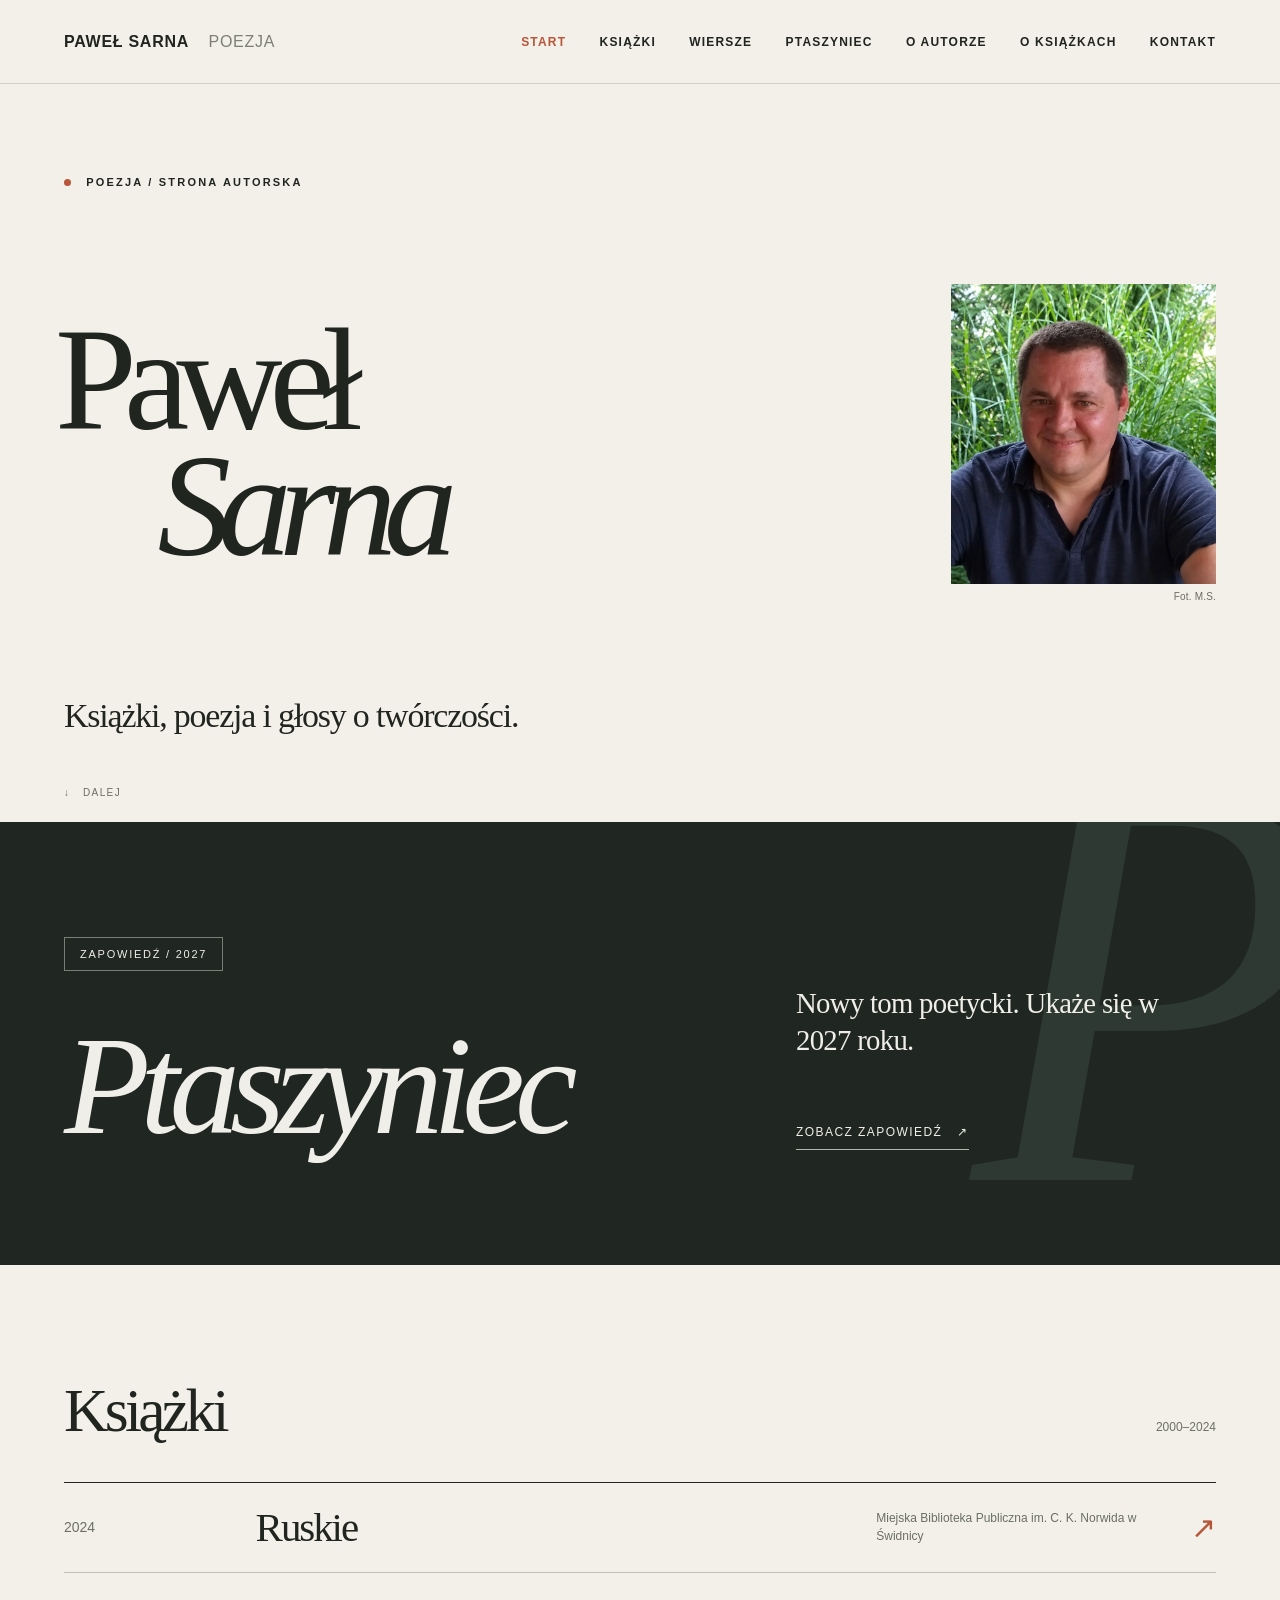
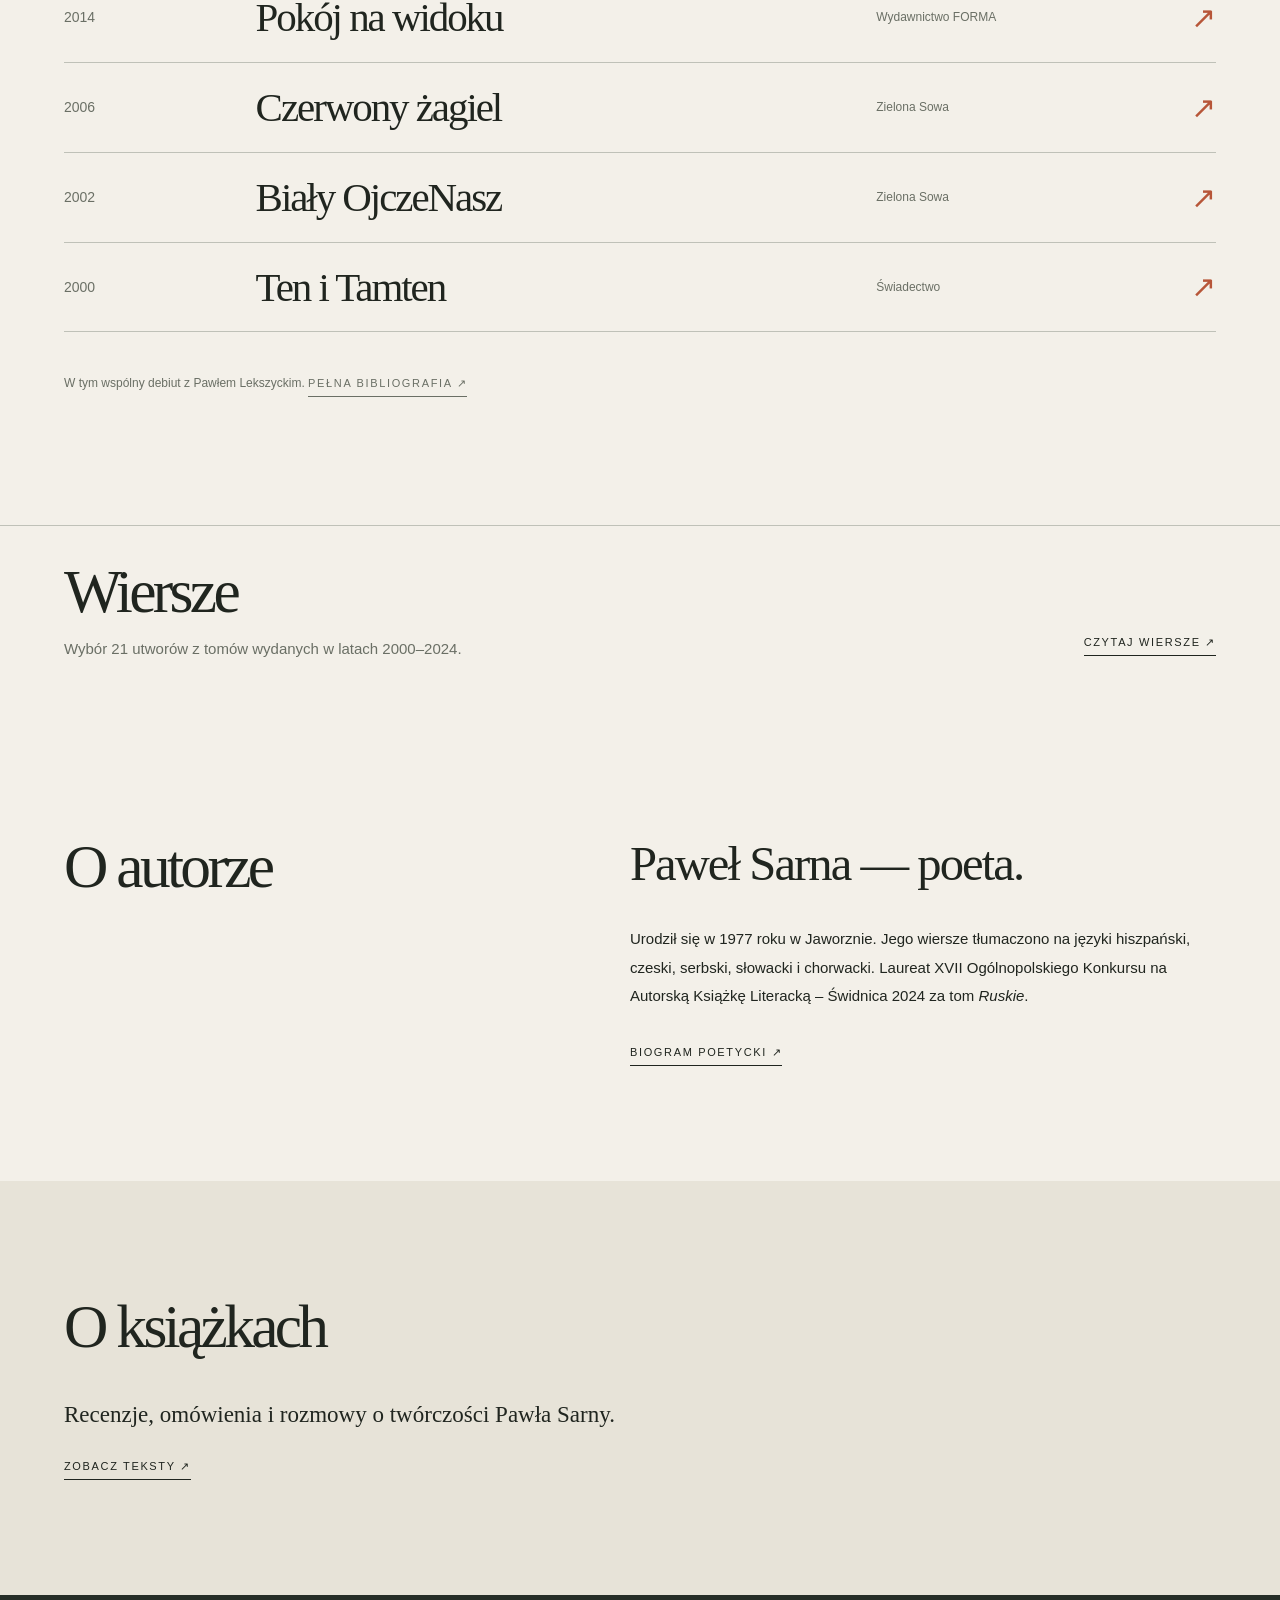
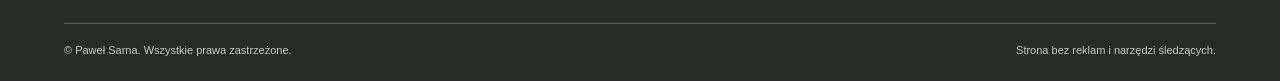
==== commit 072607f4: "Odśwież style po zmniejszeniu nagłówków" ====
--- a/index.html
+++ b/index.html
@@ -1 +1 @@
-<!doctype html><html lang="pl"><head><meta charset="utf-8"><meta name="viewport" content="width=device-width, initial-scale=1"><meta name="color-scheme" content="light"><meta name="theme-color" content="#f3f0e9"><link rel="icon" type="image/svg+xml" href="favicon.svg"><link rel="stylesheet" href="style.css?v=naglowki-mniejsze-20261114"><script defer src="script.js"></script><title>Paweł Sarna – poeta | Wiersze, książki i biogram</title><meta name="description" content="Paweł Sarna – poeta. Wiersze, książki, biogram, recenzje i zapowiedź nowego tomu „Ptaszyniec” (2027)."><meta property="og:title" content="Paweł Sarna – poeta | Wiersze, książki i biogram"><meta property="og:description" content="Paweł Sarna – poeta. Wiersze, książki, biogram, recenzje i zapowiedź nowego tomu „Ptaszyniec” (2027)."><meta property="og:type" content="website"><link rel="canonical" href="https://pawelsarna.github.io/"><meta name="author" content="Paweł Sarna"><meta property="og:url" content="https://pawelsarna.github.io/"><meta property="og:site_name" content="Paweł Sarna — poezja"><meta property="og:locale" content="pl_PL"><meta property="og:image" content="https://pawelsarna.github.io/og-pawel-sarna.png"><meta property="og:image:secure_url" content="https://pawelsarna.github.io/og-pawel-sarna.png"><meta property="og:image:type" content="image/png"><meta property="og:image:width" content="1200"><meta property="og:image:height" content="630"><meta property="og:image:alt" content="Paweł Sarna — poezja, oficjalna strona autorska"><meta name="twitter:card" content="summary_large_image"><meta name="twitter:title" content="Paweł Sarna – poeta | Wiersze, książki i biogram"><meta name="twitter:description" content="Paweł Sarna – poeta. Wiersze, książki, biogram, recenzje i zapowiedź nowego tomu „Ptaszyniec” (2027)."><meta name="twitter:image" content="https://pawelsarna.github.io/og-pawel-sarna.png"><script type="application/ld+json">{"@context":"https://schema.org","@graph":[{"@type":"Person","@id":"https://pawelsarna.github.io/#autor","name":"Paweł Sarna","url":"https://pawelsarna.github.io/","description":"Polski poeta, autor tomów Ten i Tamten, Biały OjczeNasz, Czerwony żagiel, Pokój na widoku i Ruskie.","birthDate":"1977","birthPlace":{"@type":"Place","name":"Jaworzno"},"hasOccupation":{"@type":"Occupation","name":"Poeta"}},{"@type":"WebSite","@id":"https://pawelsarna.github.io/#witryna","url":"https://pawelsarna.github.io/","name":"Paweł Sarna – poezja","inLanguage":"pl","publisher":{"@id":"https://pawelsarna.github.io/#autor"}},{"@type":"WebPage","@id":"https://pawelsarna.github.io/#strona","url":"https://pawelsarna.github.io/","name":"Paweł Sarna – poeta | Wiersze, książki i biogram","description":"Paweł Sarna – poeta. Wiersze, książki, biogram, recenzje i zapowiedź nowego tomu „Ptaszyniec” (2027).","inLanguage":"pl","isPartOf":{"@id":"https://pawelsarna.github.io/#witryna"},"about":{"@id":"https://pawelsarna.github.io/#autor"},"mainEntity":{"@id":"https://pawelsarna.github.io/#autor"}}]}</script><meta name="google-site-verification" content="Xz0HZo8JojsOXzrcu-SVGrXaliGndkDuEV7CHBp7d40"></head><body><a class="skip" href="#tresc">Przejdź do treści</a><header class="site-header"><div class="shell nav"><a class="brand" href="index.html" aria-label="Paweł Sarna, strona główna">Paweł Sarna <span>poezja</span></a><button class="nav-toggle" aria-label="Otwórz lub zamknij menu" aria-expanded="false" aria-controls="menu">Menu ☰</button><nav id="menu" class="nav-links" aria-label="Nawigacja główna"><a href="index.html" class="active" aria-current="page">Start</a><a href="ksiazki.html">Książki</a><a href="wiersze.html">Wiersze</a><a href="ptaszyniec.html">Ptaszyniec</a><a href="o-autorze.html">O autorze</a><a href="o-ksiazkach.html">O książkach</a><a href="kontakt.html">Kontakt</a></nav></div></header><main id="tresc"><section class="shell hero" aria-labelledby="main-title"><div class="hero-top"><div class="eyebrow"><span class="point"></span> Poezja / Strona autorska</div></div><div class="hero-main"><h1 class="hero-name" id="main-title">Paweł<span class="surname">Sarna</span></h1><figure class="hero-portrait"><img src="assets/pawel-sarna-portret-ostry.webp" alt="Portret Pawła Sarny" width="818" height="925" fetchpriority="high" decoding="async"><figcaption>Fot. M.S.</figcaption></figure></div><div class="hero-bottom"><p class="hero-deck">Książki, poezja i głosy o twórczości.</p></div><div class="scroll-note">↓ &nbsp; Dalej</div></section><section class="feature" aria-labelledby="pt-title"><div class="feature-watermark" aria-hidden="true">P</div><div class="shell"><div class="feature-inner"><div><div class="feature-status">Zapowiedź / 2027</div><h2 id="pt-title">Ptaszyniec</h2></div><div class="feature-text"><p>Nowy tom poetycki. Ukaże się w 2027 roku.</p><a class="feature-link" href="ptaszyniec.html">Zobacz zapowiedź <span aria-hidden="true">↗</span></a></div></div></div></section><section class="shell section" id="ksiazki"><div class="section-head"><h2>Książki</h2><p>2000–2024</p></div><div class="book-table"><a class="book-row" href="ksiazki.html#ruskie"><span class="book-year">2024</span><span class="book-name">Ruskie</span><span class="book-pub">Miejska Biblioteka Publiczna im. C. K. Norwida w Świdnicy</span><span class="book-arrow" aria-hidden="true">↗</span></a><a class="book-row" href="ksiazki.html#pokoj"><span class="book-year">2014</span><span class="book-name">Pokój na widoku</span><span class="book-pub">Wydawnictwo FORMA</span><span class="book-arrow" aria-hidden="true">↗</span></a><a class="book-row" href="ksiazki.html#czerwony"><span class="book-year">2006</span><span class="book-name">Czerwony żagiel</span><span class="book-pub">Zielona Sowa</span><span class="book-arrow" aria-hidden="true">↗</span></a><a class="book-row" href="ksiazki.html#bialy"><span class="book-year">2002</span><span class="book-name">Biały OjczeNasz</span><span class="book-pub">Zielona Sowa</span><span class="book-arrow" aria-hidden="true">↗</span></a><a class="book-row" href="ksiazki.html#ten"><span class="book-year">2000</span><span class="book-name">Ten i Tamten</span><span class="book-pub">Świadectwo</span><span class="book-arrow" aria-hidden="true">↗</span></a></div><p class="book-note">W tym wspólny debiut z Pawłem Lekszyckim. <a class="text-link" href="ksiazki.html">Pełna bibliografia ↗</a></p></section><section class="shell home-poetry" id="wybor-wierszy" aria-labelledby="home-poetry-title"><div class="home-poetry-copy"><h2 id="home-poetry-title">Wiersze</h2><p>Wybór 21 utworów z tomów wydanych w latach 2000–2024.</p></div><a class="text-link" href="wiersze.html">Czytaj wiersze ↗</a></section><section class="shell section split home-bio" aria-labelledby="home-bio-title"><div><h2 id="home-bio-title">O autorze</h2></div><div><p class="bio-lead">Paweł Sarna — poeta.</p><p class="bio-p">Urodził się w 1977 roku w Jaworznie. Jego wiersze tłumaczono na języki hiszpański, czeski, serbski, słowacki i chorwacki. Laureat XVII Ogólnopolskiego Konkursu na Autorską Książkę Literacką – Świdnica 2024 za tom <em>Ruskie</em>.</p><a class="text-link" href="o-autorze.html">Biogram poetycki ↗</a></div></section><section class="press section"><div class="shell"><div class="section-head"><h2>O książkach</h2></div><p class="press-summary">Recenzje, omówienia i rozmowy o twórczości Pawła Sarny.</p><a class="text-link" href="o-ksiazkach.html">Zobacz teksty ↗</a></div></section></main><footer class="footer"><div class="shell"><div class="footer-bottom"><span>© Paweł Sarna. Wszystkie prawa zastrzeżone.</span><span>Strona bez reklam i narzędzi śledzących.</span></div></div></footer></body></html>+<!doctype html><html lang="pl"><head><meta charset="utf-8"><meta name="viewport" content="width=device-width, initial-scale=1"><meta name="color-scheme" content="light"><meta name="theme-color" content="#f3f0e9"><link rel="icon" type="image/svg+xml" href="favicon.svg"><link rel="stylesheet" href="style.css?v=naglowki-36-64-20261114"><script defer src="script.js"></script><title>Paweł Sarna – poeta | Wiersze, książki i biogram</title><meta name="description" content="Paweł Sarna – poeta. Wiersze, książki, biogram, recenzje i zapowiedź nowego tomu „Ptaszyniec” (2027)."><meta property="og:title" content="Paweł Sarna – poeta | Wiersze, książki i biogram"><meta property="og:description" content="Paweł Sarna – poeta. Wiersze, książki, biogram, recenzje i zapowiedź nowego tomu „Ptaszyniec” (2027)."><meta property="og:type" content="website"><link rel="canonical" href="https://pawelsarna.github.io/"><meta name="author" content="Paweł Sarna"><meta property="og:url" content="https://pawelsarna.github.io/"><meta property="og:site_name" content="Paweł Sarna — poezja"><meta property="og:locale" content="pl_PL"><meta property="og:image" content="https://pawelsarna.github.io/og-pawel-sarna.png"><meta property="og:image:secure_url" content="https://pawelsarna.github.io/og-pawel-sarna.png"><meta property="og:image:type" content="image/png"><meta property="og:image:width" content="1200"><meta property="og:image:height" content="630"><meta property="og:image:alt" content="Paweł Sarna — poezja, oficjalna strona autorska"><meta name="twitter:card" content="summary_large_image"><meta name="twitter:title" content="Paweł Sarna – poeta | Wiersze, książki i biogram"><meta name="twitter:description" content="Paweł Sarna – poeta. Wiersze, książki, biogram, recenzje i zapowiedź nowego tomu „Ptaszyniec” (2027)."><meta name="twitter:image" content="https://pawelsarna.github.io/og-pawel-sarna.png"><script type="application/ld+json">{"@context":"https://schema.org","@graph":[{"@type":"Person","@id":"https://pawelsarna.github.io/#autor","name":"Paweł Sarna","url":"https://pawelsarna.github.io/","description":"Polski poeta, autor tomów Ten i Tamten, Biały OjczeNasz, Czerwony żagiel, Pokój na widoku i Ruskie.","birthDate":"1977","birthPlace":{"@type":"Place","name":"Jaworzno"},"hasOccupation":{"@type":"Occupation","name":"Poeta"}},{"@type":"WebSite","@id":"https://pawelsarna.github.io/#witryna","url":"https://pawelsarna.github.io/","name":"Paweł Sarna – poezja","inLanguage":"pl","publisher":{"@id":"https://pawelsarna.github.io/#autor"}},{"@type":"WebPage","@id":"https://pawelsarna.github.io/#strona","url":"https://pawelsarna.github.io/","name":"Paweł Sarna – poeta | Wiersze, książki i biogram","description":"Paweł Sarna – poeta. Wiersze, książki, biogram, recenzje i zapowiedź nowego tomu „Ptaszyniec” (2027).","inLanguage":"pl","isPartOf":{"@id":"https://pawelsarna.github.io/#witryna"},"about":{"@id":"https://pawelsarna.github.io/#autor"},"mainEntity":{"@id":"https://pawelsarna.github.io/#autor"}}]}</script><meta name="google-site-verification" content="Xz0HZo8JojsOXzrcu-SVGrXaliGndkDuEV7CHBp7d40"></head><body><a class="skip" href="#tresc">Przejdź do treści</a><header class="site-header"><div class="shell nav"><a class="brand" href="index.html" aria-label="Paweł Sarna, strona główna">Paweł Sarna <span>poezja</span></a><button class="nav-toggle" aria-label="Otwórz lub zamknij menu" aria-expanded="false" aria-controls="menu">Menu ☰</button><nav id="menu" class="nav-links" aria-label="Nawigacja główna"><a href="index.html" class="active" aria-current="page">Start</a><a href="ksiazki.html">Książki</a><a href="wiersze.html">Wiersze</a><a href="ptaszyniec.html">Ptaszyniec</a><a href="o-autorze.html">O autorze</a><a href="o-ksiazkach.html">O książkach</a><a href="kontakt.html">Kontakt</a></nav></div></header><main id="tresc"><section class="shell hero" aria-labelledby="main-title"><div class="hero-top"><div class="eyebrow"><span class="point"></span> Poezja / Strona autorska</div></div><div class="hero-main"><h1 class="hero-name" id="main-title">Paweł<span class="surname">Sarna</span></h1><figure class="hero-portrait"><img src="assets/pawel-sarna-portret-ostry.webp" alt="Portret Pawła Sarny" width="818" height="925" fetchpriority="high" decoding="async"><figcaption>Fot. M.S.</figcaption></figure></div><div class="hero-bottom"><p class="hero-deck">Książki, poezja i głosy o twórczości.</p></div><div class="scroll-note">↓ &nbsp; Dalej</div></section><section class="feature" aria-labelledby="pt-title"><div class="feature-watermark" aria-hidden="true">P</div><div class="shell"><div class="feature-inner"><div><div class="feature-status">Zapowiedź / 2027</div><h2 id="pt-title">Ptaszyniec</h2></div><div class="feature-text"><p>Nowy tom poetycki. Ukaże się w 2027 roku.</p><a class="feature-link" href="ptaszyniec.html">Zobacz zapowiedź <span aria-hidden="true">↗</span></a></div></div></div></section><section class="shell section" id="ksiazki"><div class="section-head"><h2>Książki</h2><p>2000–2024</p></div><div class="book-table"><a class="book-row" href="ksiazki.html#ruskie"><span class="book-year">2024</span><span class="book-name">Ruskie</span><span class="book-pub">Miejska Biblioteka Publiczna im. C. K. Norwida w Świdnicy</span><span class="book-arrow" aria-hidden="true">↗</span></a><a class="book-row" href="ksiazki.html#pokoj"><span class="book-year">2014</span><span class="book-name">Pokój na widoku</span><span class="book-pub">Wydawnictwo FORMA</span><span class="book-arrow" aria-hidden="true">↗</span></a><a class="book-row" href="ksiazki.html#czerwony"><span class="book-year">2006</span><span class="book-name">Czerwony żagiel</span><span class="book-pub">Zielona Sowa</span><span class="book-arrow" aria-hidden="true">↗</span></a><a class="book-row" href="ksiazki.html#bialy"><span class="book-year">2002</span><span class="book-name">Biały OjczeNasz</span><span class="book-pub">Zielona Sowa</span><span class="book-arrow" aria-hidden="true">↗</span></a><a class="book-row" href="ksiazki.html#ten"><span class="book-year">2000</span><span class="book-name">Ten i Tamten</span><span class="book-pub">Świadectwo</span><span class="book-arrow" aria-hidden="true">↗</span></a></div><p class="book-note">W tym wspólny debiut z Pawłem Lekszyckim. <a class="text-link" href="ksiazki.html">Pełna bibliografia ↗</a></p></section><section class="shell home-poetry" id="wybor-wierszy" aria-labelledby="home-poetry-title"><div class="home-poetry-copy"><h2 id="home-poetry-title">Wiersze</h2><p>Wybór 21 utworów z tomów wydanych w latach 2000–2024.</p></div><a class="text-link" href="wiersze.html">Czytaj wiersze ↗</a></section><section class="shell section split home-bio" aria-labelledby="home-bio-title"><div><h2 id="home-bio-title">O autorze</h2></div><div><p class="bio-lead">Paweł Sarna — poeta.</p><p class="bio-p">Urodził się w 1977 roku w Jaworznie. Jego wiersze tłumaczono na języki hiszpański, czeski, serbski, słowacki i chorwacki. Laureat XVII Ogólnopolskiego Konkursu na Autorską Książkę Literacką – Świdnica 2024 za tom <em>Ruskie</em>.</p><a class="text-link" href="o-autorze.html">Biogram poetycki ↗</a></div></section><section class="press section"><div class="shell"><div class="section-head"><h2>O książkach</h2></div><p class="press-summary">Recenzje, omówienia i rozmowy o twórczości Pawła Sarny.</p><a class="text-link" href="o-ksiazkach.html">Zobacz teksty ↗</a></div></section></main><footer class="footer"><div class="shell"><div class="footer-bottom"><span>© Paweł Sarna. Wszystkie prawa zastrzeżone.</span><span>Strona bez reklam i narzędzi śledzących.</span></div></div></footer></body></html>
--- a/style.css
+++ b/style.css
@@ -1,4 +1,4 @@
-:root{--ink:#20251f;--muted:#6a6f65;--paper:#f3f0e9;--cream:#e7e3d8;--line:#bfc1b8;--accent:#b75639;--dark:#202723;--serif:Georgia,'Times New Roman',serif;--sans:Arial,sans-serif}*{box-sizing:border-box}html{scroll-behavior:smooth}body{margin:0;background:var(--paper);color:var(--ink);font-family:var(--sans);-webkit-font-smoothing:antialiased}a{color:inherit;text-decoration:none}a:hover{text-decoration:underline;text-decoration-color:var(--accent)}a:focus-visible,button:focus-visible{outline:3px solid var(--accent);outline-offset:3px}.skip{position:absolute;top:-6rem;left:1rem;background:white;padding:.8rem;z-index:100}.skip:focus{top:1rem}.shell{max-width:1420px;margin:auto;padding-inline:clamp(20px,5vw,86px)}.site-header{position:sticky;top:0;z-index:20;background:rgba(243,240,233,.96);border-bottom:1px solid rgba(65,70,61,.2)}.nav{min-height:83px;display:flex;align-items:center;justify-content:space-between;gap:24px}.brand{font-weight:700;font-size:16px;letter-spacing:.045em;text-transform:uppercase}.brand span{font-weight:400;color:#7a8075;margin-left:15px}.nav-links{display:flex;gap:clamp(17px,2.6vw,44px);align-items:center;font-size:12px;font-weight:600;text-transform:uppercase;letter-spacing:.1em}.nav-links .active,.nav-links a:hover{color:var(--accent)}.nav-toggle{display:none;border:1px solid var(--line);background:transparent;padding:10px 12px;color:var(--ink)}.eyebrow{font-size:11px;font-weight:700;text-transform:uppercase;letter-spacing:.2em;line-height:1.5}.eyebrow .point{height:7px;width:7px;border-radius:50%;background:var(--accent);display:inline-block;vertical-align:middle;margin-right:10px}.hero{min-height:clamp(620px,82vh,860px);position:relative;overflow:hidden;padding-top:clamp(45px,7vw,106px);padding-bottom:85px;display:flex;flex-direction:column;justify-content:space-between}.hero-top{display:flex;align-items:center;justify-content:space-between;gap:20px}.hero-top .right-note{font-size:12px;color:var(--muted)}.hero-name{font:400 clamp(86px,13.3vw,210px)/.86 var(--serif);letter-spacing:-.088em;margin:0 0 40px -9px;white-space:nowrap}.hero-name .surname{font-style:italic;display:block;padding-left:clamp(15px,8vw,150px)}.hero-bottom{display:grid;grid-template-columns:1fr;gap:40px;align-items:end}.hero-deck{max-width:520px;font:400 clamp(23px,2.65vw,40px)/1.2 var(--serif);letter-spacing:-.035em;margin:0}.hero-info{justify-self:end;min-width:245px}.hero-info .smallcap{font-size:11px;font-weight:700;letter-spacing:.17em;text-transform:uppercase;color:var(--muted)}.hero-info p{max-width:275px;line-height:1.7;font-size:13px}.barline{height:1px;background:var(--ink);margin:12px 0}.scroll-note{position:absolute;bottom:24px;left:clamp(20px,5vw,86px);font-size:10px;letter-spacing:.14em;text-transform:uppercase;color:var(--muted)}.hero-orn{position:absolute;width:260px;height:260px;right:-90px;top:16%;border:1px solid #c6c9bf;border-radius:50%;opacity:.45;pointer-events:none}.hero-orn::after{content:'';position:absolute;inset:36px;border:1px solid #c6c9bf;border-radius:50%}.section{padding-block:clamp(80px,9vw,150px)}.section-head{display:flex;align-items:baseline;justify-content:space-between;gap:16px;margin-bottom:40px}.section-head h2,.home-poetry h2,.home-bio h2{font:400 clamp(42px,5.6vw,84px)/1 var(--serif);letter-spacing:-.06em;margin:0}.section-head p{color:var(--muted);font-size:12px;margin:0}.book-table{border-top:1px solid var(--ink)}.book-row{display:grid;grid-template-columns:minmax(90px,1fr) minmax(250px,3.5fr) minmax(140px,1.7fr) 28px;align-items:center;gap:20px;border-bottom:1px solid var(--line);padding:24px 0}.book-row:hover{padding-left:13px;background:rgba(255,255,255,.24);text-decoration:none}.book-year{font-size:14px;color:var(--muted)}.book-name{font:400 clamp(27px,3.2vw,50px)/1 var(--serif);letter-spacing:-.05em}.book-pub{font-size:12px;line-height:1.5;color:var(--muted)}.book-arrow{font-size:30px;text-align:right;color:var(--accent)}.book-note{font-size:12px;color:var(--muted);margin-top:25px}.feature{background:var(--dark);color:#f0eee8;overflow:hidden;position:relative}.feature .shell{padding-top:clamp(78px,9vw,150px);padding-bottom:clamp(70px,9vw,145px)}.feature-inner{display:grid;grid-template-columns:1fr 1.1fr;align-items:end;gap:40px;position:relative;z-index:1}.feature-watermark{font:italic 580px/.75 var(--serif);position:absolute;right:-.08em;top:-55px;color:#35433b;opacity:.65;pointer-events:none}.feature-status{display:inline-block;border:1px solid #738175;padding:10px 15px;font-size:11px;text-transform:uppercase;letter-spacing:.16em;margin-bottom:52px}.feature h2{font:italic 400 clamp(73px,11vw,178px)/.9 var(--serif);letter-spacing:-.07em;margin:0}.feature-text{max-width:420px;justify-self:end}.feature-text p{font:400 clamp(20px,2.25vw,32px)/1.3 var(--serif);letter-spacing:-.025em;margin:0 0 30px}.feature-text small{color:#bdc7bb;font-size:12px;line-height:1.7;display:block;max-width:360px}.feature-link{display:inline-flex;align-items:center;gap:15px;margin-top:35px;font-size:12px;letter-spacing:.12em;text-transform:uppercase;border-bottom:1px solid #aeb9ac;padding-bottom:10px}.feature-link:hover{color:#e1a086}.split{display:grid;grid-template-columns:1fr 1.3fr;gap:clamp(40px,9vw,150px)}.split .side-label{color:var(--accent);margin-top:10px}.bio-lead{font:400 clamp(28px,3.8vw,52px)/1.17 var(--serif);letter-spacing:-.04em;margin:0 0 32px}.bio-p{font-size:15px;line-height:1.9;max-width:660px}.text-link{display:inline-block;border-bottom:1px solid currentColor;padding-bottom:6px;margin-top:20px;font-size:11px;letter-spacing:.15em;text-transform:uppercase}.press{background:var(--cream)}.press-summary{font:400 clamp(18px,2vw,23px)/1.5 var(--serif);margin:0 0 8px;max-width:660px}.press-list{border-top:1px solid #777c72}.press-row{display:grid;grid-template-columns:160px 1fr auto;align-items:baseline;gap:24px;padding:25px 0;border-bottom:1px solid #b6bab0}.press-date{font-size:12px;font-weight:600;color:var(--muted)}.press-main strong{display:block;font:400 clamp(23px,2.5vw,34px)/1.15 var(--serif);letter-spacing:-.025em}.press-main span{display:block;font-size:12px;line-height:1.6;color:var(--muted);margin-top:10px}.press-arr{font-size:20px;color:var(--accent)}.footer{padding:28px 0 25px;background:#262d27;color:#efede7}.footer-bottom{border-top:1px solid #566057;padding-top:20px;display:flex;justify-content:space-between;gap:20px;font-size:11px;color:#c4cdc3}.page-hero{padding-top:95px;padding-bottom:80px;border-bottom:1px solid var(--ink)}.page-hero h1{font:400 clamp(70px,10.7vw,160px)/.94 var(--serif);letter-spacing:-.08em;margin:48px 0 22px}.page-hero p{font:400 clamp(19px,2vw,27px)/1.35 var(--serif);max-width:760px;color:#565b52}.article-wrap{max-width:950px;margin:0 auto;padding:80px 24px 130px}.article-wrap h2{font:400 clamp(35px,4vw,57px)/1.15 var(--serif);letter-spacing:-.04em;margin:50px 0 20px}.article-wrap p{font-size:16px;line-height:1.95;max-width:760px}.book-detail{padding:45px 0;border-bottom:1px solid var(--line);display:grid;grid-template-columns:90px 1fr;gap:30px}.book-detail h2{margin:0 0 15px;font:400 clamp(38px,4.8vw,70px)/1 var(--serif);letter-spacing:-.055em}.book-detail p{font-size:14px;color:#595f56;line-height:1.7;margin:.5em 0}.book-detail a{display:inline-block;margin:14px 18px 0 0;font-size:12px;text-decoration:underline;text-underline-offset:4px}.book-detail .detail-year{font-size:13px;color:var(--muted)}.year-badge{display:inline-block;font-size:11px;text-transform:uppercase;letter-spacing:.16em;color:var(--accent);margin:0 0 12px}.award{border-left:2px solid var(--accent);padding-left:25px;margin:22px 0}.source-note,.no-contact{font-size:12px;color:var(--muted)}.subtle-top{border-top:1px solid var(--line);padding-top:30px}.number-chip{font-size:11px;letter-spacing:.17em;text-transform:uppercase;color:var(--muted)}@media(max-width:850px){.nav{min-height:70px}.nav-toggle{display:block}.nav-links{display:none;position:absolute;top:70px;left:0;right:0;background:var(--paper);padding:22px 24px 28px;border-bottom:1px solid var(--line);flex-direction:column;align-items:start;gap:22px}.nav-links.open{display:flex}.brand span{display:none}.hero{min-height:600px}.hero-name{white-space:normal;font-size:clamp(75px,16vw,137px);margin-left:-5px}.hero-name .surname{padding-left:0}.hero-bottom{grid-template-columns:1fr}.hero-info{justify-self:start;min-width:0}.section-head{align-items:start;flex-direction:column}.book-row{grid-template-columns:68px 1fr 22px}.book-pub{grid-column:2/3;grid-row:2}.book-arrow{grid-column:3;grid-row:1/3}.feature-inner{grid-template-columns:1fr;gap:65px}.feature-text{justify-self:start}.feature-watermark{font-size:440px;top:0;right:-.35em}.split{grid-template-columns:1fr;gap:25px}.press-row{grid-template-columns:70px 1fr 20px}.page-hero{padding-top:55px}.page-hero h1{margin:35px 0 20px}}@media(max-width:520px){.hero{min-height:590px;padding-top:32px}.hero-name{font-size:clamp(73px,17.2vw,90px)}.hero-bottom{gap:30px}.book-row{gap:12px}.book-name{font-size:30px}.book-year{font-size:12px}.book-pub{font-size:11px}.section{padding-block:75px}.press-row{grid-template-columns:1fr 20px;gap:9px}.press-date,.press-main{grid-column:1}.press-arr{grid-column:2;grid-row:2}.footer-bottom{flex-direction:column}.book-detail{grid-template-columns:1fr;gap:10px}.article-wrap{padding:55px 22px 85px}}@media(prefers-reduced-motion:reduce){html{scroll-behavior:auto}}
+:root{--ink:#20251f;--muted:#6a6f65;--paper:#f3f0e9;--cream:#e7e3d8;--line:#bfc1b8;--accent:#b75639;--dark:#202723;--serif:Georgia,'Times New Roman',serif;--sans:Arial,sans-serif}*{box-sizing:border-box}html{scroll-behavior:smooth}body{margin:0;background:var(--paper);color:var(--ink);font-family:var(--sans);-webkit-font-smoothing:antialiased}a{color:inherit;text-decoration:none}a:hover{text-decoration:underline;text-decoration-color:var(--accent)}a:focus-visible,button:focus-visible{outline:3px solid var(--accent);outline-offset:3px}.skip{position:absolute;top:-6rem;left:1rem;background:white;padding:.8rem;z-index:100}.skip:focus{top:1rem}.shell{max-width:1420px;margin:auto;padding-inline:clamp(20px,5vw,86px)}.site-header{position:sticky;top:0;z-index:20;background:rgba(243,240,233,.96);border-bottom:1px solid rgba(65,70,61,.2)}.nav{min-height:83px;display:flex;align-items:center;justify-content:space-between;gap:24px}.brand{font-weight:700;font-size:16px;letter-spacing:.045em;text-transform:uppercase}.brand span{font-weight:400;color:#7a8075;margin-left:15px}.nav-links{display:flex;gap:clamp(17px,2.6vw,44px);align-items:center;font-size:12px;font-weight:600;text-transform:uppercase;letter-spacing:.1em}.nav-links .active,.nav-links a:hover{color:var(--accent)}.nav-toggle{display:none;border:1px solid var(--line);background:transparent;padding:10px 12px;color:var(--ink)}.eyebrow{font-size:11px;font-weight:700;text-transform:uppercase;letter-spacing:.2em;line-height:1.5}.eyebrow .point{height:7px;width:7px;border-radius:50%;background:var(--accent);display:inline-block;vertical-align:middle;margin-right:10px}.hero{min-height:clamp(620px,82vh,860px);position:relative;overflow:hidden;padding-top:clamp(45px,7vw,106px);padding-bottom:85px;display:flex;flex-direction:column;justify-content:space-between}.hero-top{display:flex;align-items:center;justify-content:space-between;gap:20px}.hero-top .right-note{font-size:12px;color:var(--muted)}.hero-name{font:400 clamp(86px,13.3vw,210px)/.86 var(--serif);letter-spacing:-.088em;margin:0 0 40px -9px;white-space:nowrap}.hero-name .surname{font-style:italic;display:block;padding-left:clamp(15px,8vw,150px)}.hero-bottom{display:grid;grid-template-columns:1fr;gap:40px;align-items:end}.hero-deck{max-width:520px;font:400 clamp(23px,2.65vw,40px)/1.2 var(--serif);letter-spacing:-.035em;margin:0}.hero-info{justify-self:end;min-width:245px}.hero-info .smallcap{font-size:11px;font-weight:700;letter-spacing:.17em;text-transform:uppercase;color:var(--muted)}.hero-info p{max-width:275px;line-height:1.7;font-size:13px}.barline{height:1px;background:var(--ink);margin:12px 0}.scroll-note{position:absolute;bottom:24px;left:clamp(20px,5vw,86px);font-size:10px;letter-spacing:.14em;text-transform:uppercase;color:var(--muted)}.hero-orn{position:absolute;width:260px;height:260px;right:-90px;top:16%;border:1px solid #c6c9bf;border-radius:50%;opacity:.45;pointer-events:none}.hero-orn::after{content:'';position:absolute;inset:36px;border:1px solid #c6c9bf;border-radius:50%}.section{padding-block:clamp(80px,9vw,150px)}.section-head{display:flex;align-items:baseline;justify-content:space-between;gap:16px;margin-bottom:40px}.section-head h2,.home-poetry h2,.home-bio h2{font:400 clamp(36px,4.8vw,64px)/1 var(--serif);letter-spacing:-.06em;margin:0}.section-head p{color:var(--muted);font-size:12px;margin:0}.book-table{border-top:1px solid var(--ink)}.book-row{display:grid;grid-template-columns:minmax(90px,1fr) minmax(250px,3.5fr) minmax(140px,1.7fr) 28px;align-items:center;gap:20px;border-bottom:1px solid var(--line);padding:24px 0}.book-row:hover{padding-left:13px;background:rgba(255,255,255,.24);text-decoration:none}.book-year{font-size:14px;color:var(--muted)}.book-name{font:400 clamp(27px,3.2vw,50px)/1 var(--serif);letter-spacing:-.05em}.book-pub{font-size:12px;line-height:1.5;color:var(--muted)}.book-arrow{font-size:30px;text-align:right;color:var(--accent)}.book-note{font-size:12px;color:var(--muted);margin-top:25px}.feature{background:var(--dark);color:#f0eee8;overflow:hidden;position:relative}.feature .shell{padding-top:clamp(78px,9vw,150px);padding-bottom:clamp(70px,9vw,145px)}.feature-inner{display:grid;grid-template-columns:1fr 1.1fr;align-items:end;gap:40px;position:relative;z-index:1}.feature-watermark{font:italic 580px/.75 var(--serif);position:absolute;right:-.08em;top:-55px;color:#35433b;opacity:.65;pointer-events:none}.feature-status{display:inline-block;border:1px solid #738175;padding:10px 15px;font-size:11px;text-transform:uppercase;letter-spacing:.16em;margin-bottom:52px}.feature h2{font:italic 400 clamp(73px,11vw,178px)/.9 var(--serif);letter-spacing:-.07em;margin:0}.feature-text{max-width:420px;justify-self:end}.feature-text p{font:400 clamp(20px,2.25vw,32px)/1.3 var(--serif);letter-spacing:-.025em;margin:0 0 30px}.feature-text small{color:#bdc7bb;font-size:12px;line-height:1.7;display:block;max-width:360px}.feature-link{display:inline-flex;align-items:center;gap:15px;margin-top:35px;font-size:12px;letter-spacing:.12em;text-transform:uppercase;border-bottom:1px solid #aeb9ac;padding-bottom:10px}.feature-link:hover{color:#e1a086}.split{display:grid;grid-template-columns:1fr 1.3fr;gap:clamp(40px,9vw,150px)}.split .side-label{color:var(--accent);margin-top:10px}.bio-lead{font:400 clamp(28px,3.8vw,52px)/1.17 var(--serif);letter-spacing:-.04em;margin:0 0 32px}.bio-p{font-size:15px;line-height:1.9;max-width:660px}.text-link{display:inline-block;border-bottom:1px solid currentColor;padding-bottom:6px;margin-top:20px;font-size:11px;letter-spacing:.15em;text-transform:uppercase}.press{background:var(--cream)}.press-summary{font:400 clamp(18px,2vw,23px)/1.5 var(--serif);margin:0 0 8px;max-width:660px}.press-list{border-top:1px solid #777c72}.press-row{display:grid;grid-template-columns:160px 1fr auto;align-items:baseline;gap:24px;padding:25px 0;border-bottom:1px solid #b6bab0}.press-date{font-size:12px;font-weight:600;color:var(--muted)}.press-main strong{display:block;font:400 clamp(23px,2.5vw,34px)/1.15 var(--serif);letter-spacing:-.025em}.press-main span{display:block;font-size:12px;line-height:1.6;color:var(--muted);margin-top:10px}.press-arr{font-size:20px;color:var(--accent)}.footer{padding:28px 0 25px;background:#262d27;color:#efede7}.footer-bottom{border-top:1px solid #566057;padding-top:20px;display:flex;justify-content:space-between;gap:20px;font-size:11px;color:#c4cdc3}.page-hero{padding-top:95px;padding-bottom:80px;border-bottom:1px solid var(--ink)}.page-hero h1{font:400 clamp(70px,10.7vw,160px)/.94 var(--serif);letter-spacing:-.08em;margin:48px 0 22px}.page-hero p{font:400 clamp(19px,2vw,27px)/1.35 var(--serif);max-width:760px;color:#565b52}.article-wrap{max-width:950px;margin:0 auto;padding:80px 24px 130px}.article-wrap h2{font:400 clamp(35px,4vw,57px)/1.15 var(--serif);letter-spacing:-.04em;margin:50px 0 20px}.article-wrap p{font-size:16px;line-height:1.95;max-width:760px}.book-detail{padding:45px 0;border-bottom:1px solid var(--line);display:grid;grid-template-columns:90px 1fr;gap:30px}.book-detail h2{margin:0 0 15px;font:400 clamp(38px,4.8vw,70px)/1 var(--serif);letter-spacing:-.055em}.book-detail p{font-size:14px;color:#595f56;line-height:1.7;margin:.5em 0}.book-detail a{display:inline-block;margin:14px 18px 0 0;font-size:12px;text-decoration:underline;text-underline-offset:4px}.book-detail .detail-year{font-size:13px;color:var(--muted)}.year-badge{display:inline-block;font-size:11px;text-transform:uppercase;letter-spacing:.16em;color:var(--accent);margin:0 0 12px}.award{border-left:2px solid var(--accent);padding-left:25px;margin:22px 0}.source-note,.no-contact{font-size:12px;color:var(--muted)}.subtle-top{border-top:1px solid var(--line);padding-top:30px}.number-chip{font-size:11px;letter-spacing:.17em;text-transform:uppercase;color:var(--muted)}@media(max-width:850px){.nav{min-height:70px}.nav-toggle{display:block}.nav-links{display:none;position:absolute;top:70px;left:0;right:0;background:var(--paper);padding:22px 24px 28px;border-bottom:1px solid var(--line);flex-direction:column;align-items:start;gap:22px}.nav-links.open{display:flex}.brand span{display:none}.hero{min-height:600px}.hero-name{white-space:normal;font-size:clamp(75px,16vw,137px);margin-left:-5px}.hero-name .surname{padding-left:0}.hero-bottom{grid-template-columns:1fr}.hero-info{justify-self:start;min-width:0}.section-head{align-items:start;flex-direction:column}.book-row{grid-template-columns:68px 1fr 22px}.book-pub{grid-column:2/3;grid-row:2}.book-arrow{grid-column:3;grid-row:1/3}.feature-inner{grid-template-columns:1fr;gap:65px}.feature-text{justify-self:start}.feature-watermark{font-size:440px;top:0;right:-.35em}.split{grid-template-columns:1fr;gap:25px}.press-row{grid-template-columns:70px 1fr 20px}.page-hero{padding-top:55px}.page-hero h1{margin:35px 0 20px}}@media(max-width:520px){.hero{min-height:590px;padding-top:32px}.hero-name{font-size:clamp(73px,17.2vw,90px)}.hero-bottom{gap:30px}.book-row{gap:12px}.book-name{font-size:30px}.book-year{font-size:12px}.book-pub{font-size:11px}.section{padding-block:75px}.press-row{grid-template-columns:1fr 20px;gap:9px}.press-date,.press-main{grid-column:1}.press-arr{grid-column:2;grid-row:2}.footer-bottom{flex-direction:column}.book-detail{grid-template-columns:1fr;gap:10px}.article-wrap{padding:55px 22px 85px}}@media(prefers-reduced-motion:reduce){html{scroll-behavior:auto}}
 /* Reprodukcje okładek książek */
 .book-detail--with-cover{grid-template-columns:minmax(155px,220px) minmax(0,1fr);gap:clamp(24px,4vw,72px);align-items:start}
 .book-cover-wrap{max-width:205px}
